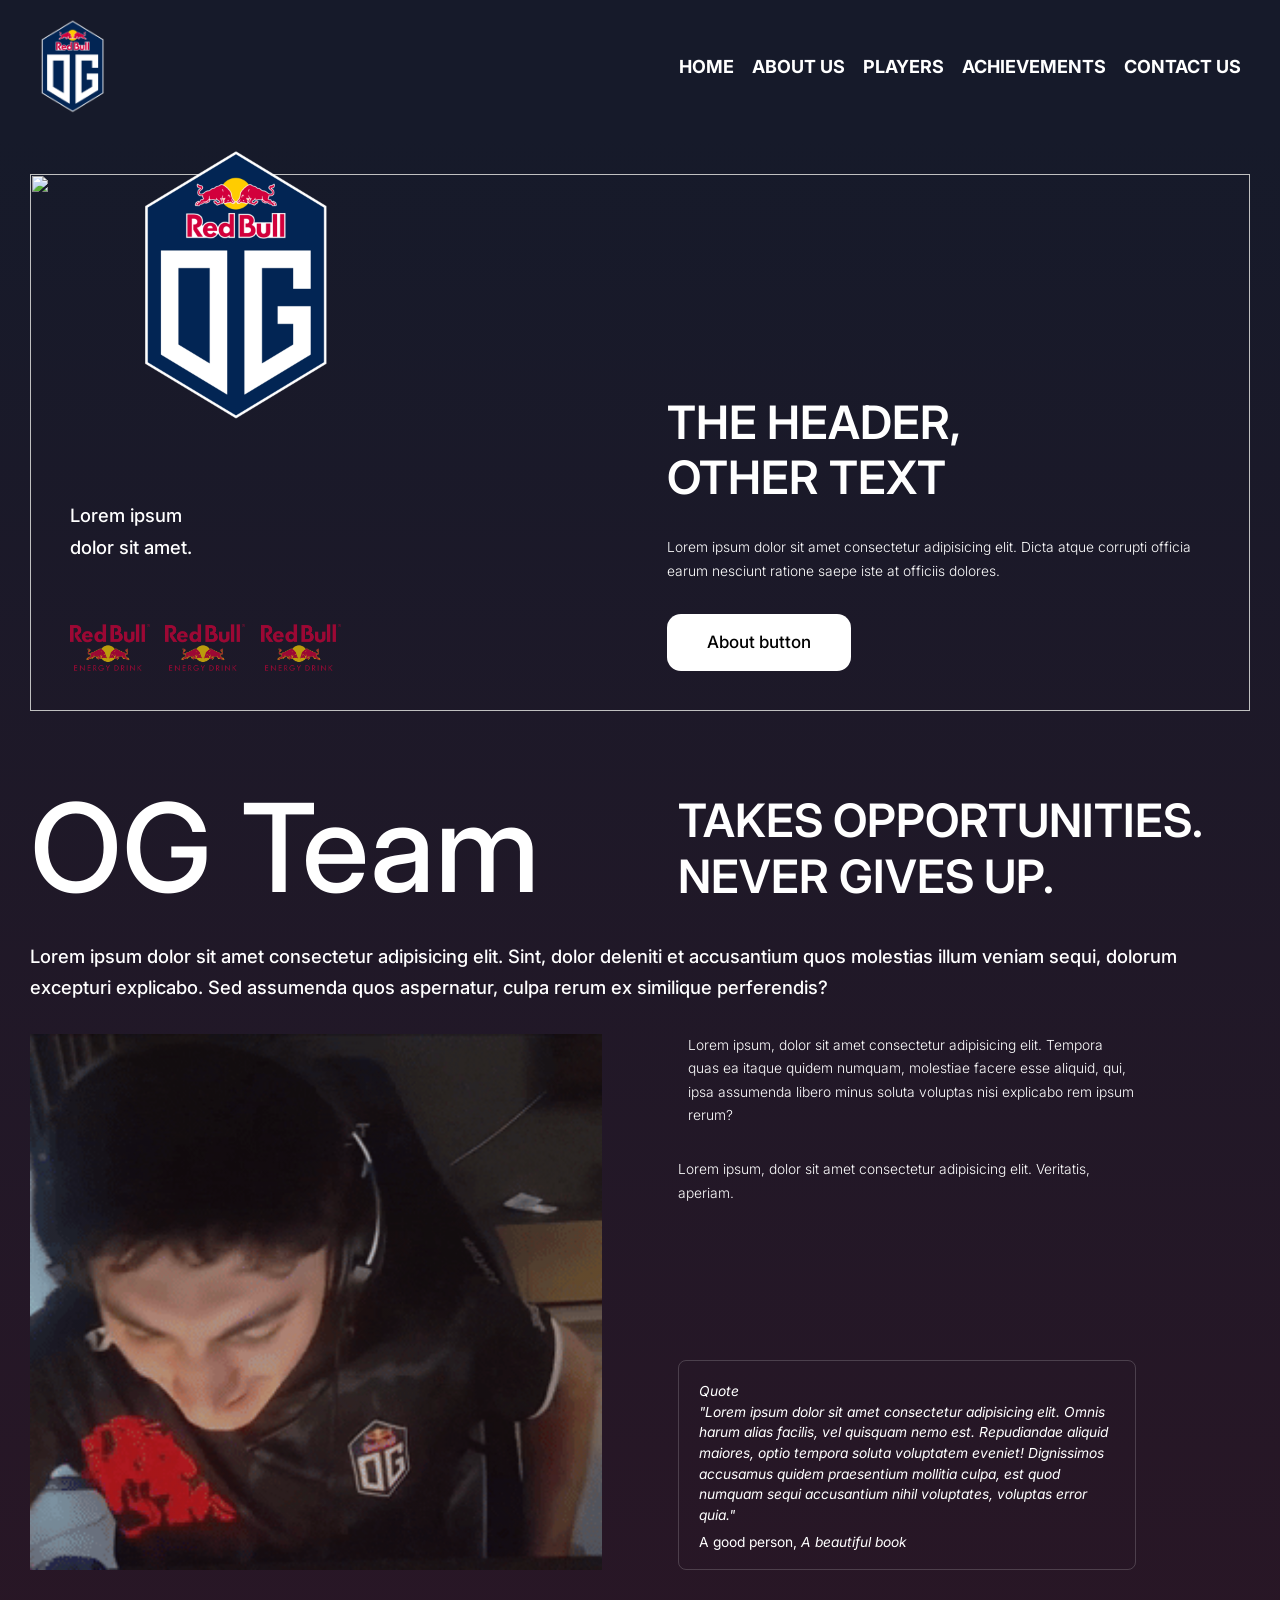
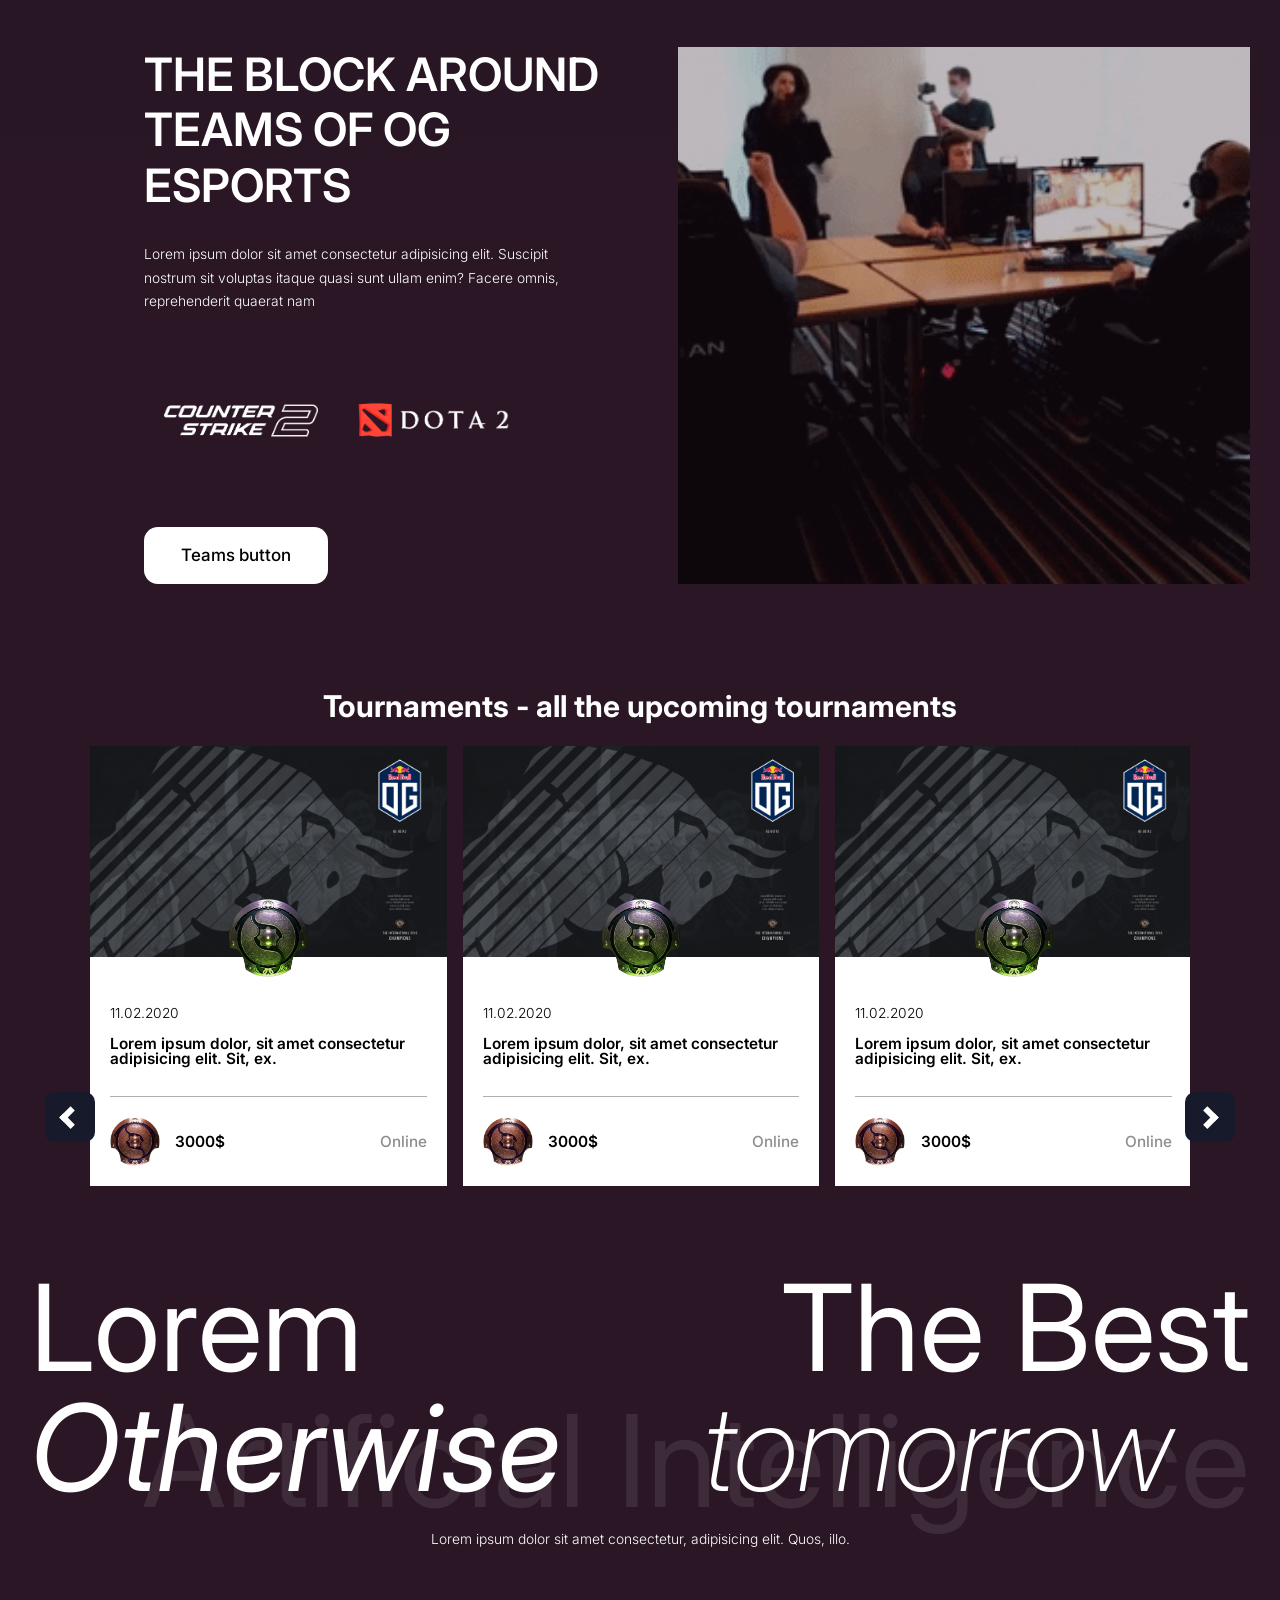
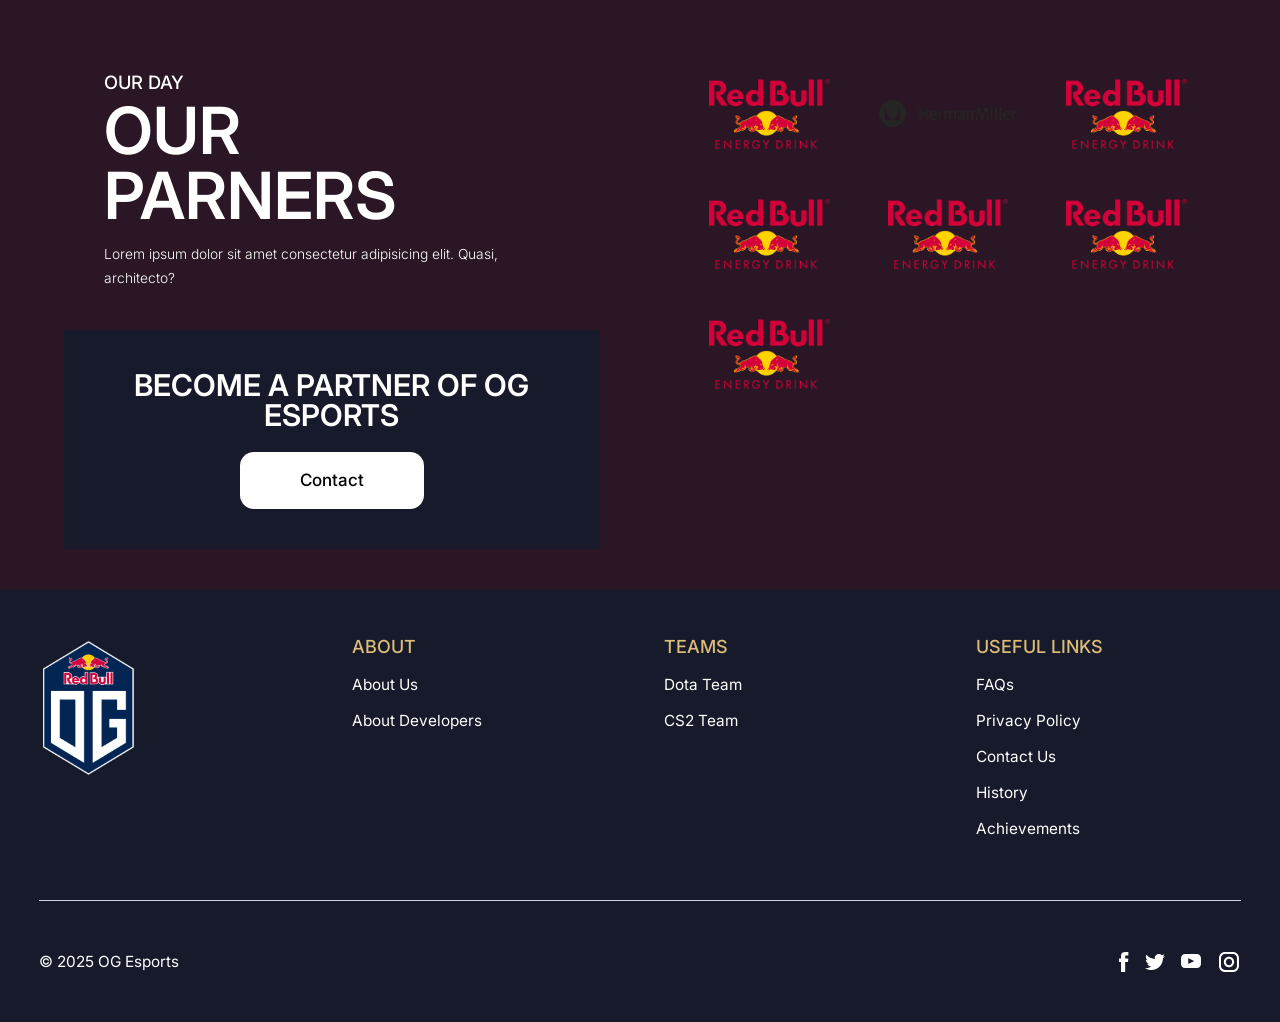
==== index.html @ 4be11f46 "corrected all pages and added teams" ====
<!DOCTYPE html>
<html lang="en">
<head>
    <meta charset="UTF-8">
    <meta name="viewport" content="width=device-width, initial-scale=1.0">
    <title>Home</title>
    <link rel="stylesheet" href="style.css">
    <link rel="icon" type="image/x-icon" href="media/og_logo_square_small.png">
</head>
<body>
    <div class="wrapper">
        <header class="header">
            <div class="header__container">
                <a href="index.html" class="header__logo">
                    <img src="media/og_logo_2020.png" alt="logo">
                </a>
                <nav class="header__navbar navbar-header">
                    <ul class="navbar-header__list list-navbar-header">
                        <li class="list-navbar-header__item">
                            <a href="#" class="list-navbar-header__link">home</a>
                        </li>
                        <li class="list-navbar-header__item">
                            <a href="#" class="list-navbar-header__link">about us</a>
                        </li>
                        <li class="list-navbar-header__item">
                            <a href="#" class="list-navbar-header__link">players</a>
                        </li>
                        <li class="list-navbar-header__item">
                            <a href="#" class="list-navbar-header__link">achievements</a>
                        </li>
                        <li class="list-navbar-header__item">
                            <a href="#" class="list-navbar-header__link">contact us</a>
                        </li>
                    </ul>
                </nav>
                <button class="icon-menu"><span></span></button>
            </div>
        </header>
    
        <main>
            <section id="homepage">
                <div class="page-padding">
                    <div class="homepage-hero">
                        <div class="hero-header-component">
                            <div class="homepage-header-image">
                                <img src="./media/og_hero_bg.gif" alt="" class="bg-header">
                            </div>
                            <div class="hero-header-content">
                                <div class="hero-header-left-column"><div class="header-image"><img src="./media/og_logo_2020.png" alt="" class="og-header"></div><div class="greetings-header"><div class="text-normal">Lorem ipsum dolor sit amet.</div></div>
                                    <div class="logos-header-wrapper">
                                        <div class="logos-header-grid">
                                            <a href="" class="logo-hero-item s-inline-block"><img src="./media/partner_logo_stock1.png" alt="" class="item-image-hero"></a>
                                            <a href="" class="logo-hero-item s-inline-block"><img src="./media/partner_logo_stock1.png" alt="" class="item-image-hero"></a>
                                            <a href="" class="logo-hero-item s-inline-block"><img src="./media/partner_logo_stock1.png" alt="" class="item-image-hero"></a>
                                        </div>
                                    </div>
                                </div>
                                <div class="hero-header-right-column">
                                    <div class="text-style-upcase">
                                        <h1>the header, <br/> other text</h1>
                                    </div>
                                    <div class="text-small">
                                        Lorem ipsum dolor sit amet consectetur adipisicing elit. Dicta atque corrupti officia earum nesciunt ratione saepe iste at officiis dolores.
                                    </div>
                                    <div class="button-wrapper">
                                        <a href="" class="expore-more-button primary-button">About button</a>
                                    </div>
                                </div>
                            </div>
                        </div>
                    </div>
                </div>
            </section>

            <section id="story">
                <div class="page-padding">
                    <div class="story-container container-boundaries">
                        <div class="story-grid">
                            <div class="story-header-wrapper">
                                <div class="hero-header">OG Team</div>
                            </div>
                            <div class="story-outline-wrapper">
                                <div class="text-style-upcase">
                                    <h1>Takes Opportunities. <br/> Never gives up.</h1>
                                </div>
                            </div>
                            <div class="story-statement-wrapper">
                                <div class="text-normal">
                                    Lorem ipsum dolor sit amet consectetur adipisicing elit. Sint, dolor deleniti et accusantium quos molestias illum veniam sequi, dolorum excepturi explicabo. Sed assumenda quos aspernatur, culpa rerum ex similique perferendis?
                                </div>
                            </div>
                            <div class="story-mission">
                                <div class="mission-content-wrapper">
                                    <div class="mission-content-top">
                                        <div class="text-small">Lorem ipsum, dolor sit amet consectetur adipisicing elit. Tempora quas ea itaque quidem numquam, molestiae facere esse aliquid, qui, ipsa assumenda libero minus soluta voluptas nisi explicabo rem ipsum rerum?</div>
                                    </div>
                                    <div class="text-small">
                                        Lorem ipsum, dolor sit amet consectetur adipisicing elit. Veritatis, aperiam.
                                    </div>
                                </div>
                                <div class="quote-wrapper">
                                    <blockquote cite="" class="quote-space">
                                        <p class="text-style-quote">Quote <br/> "Lorem ipsum dolor sit amet consectetur adipisicing elit. Omnis harum alias facilis, vel quisquam nemo est. Repudiandae aliquid maiores, optio tempora soluta voluptatem eveniet! Dignissimos accusamus quidem praesentium mollitia culpa, est quod numquam sequi accusantium nihil voluptates, voluptas error quia."</p>
                                    </blockquote>
                                    <p>A good person, <cite>A beautiful book</cite></p>
                                </div>
                            </div>

                            <div class="story-image-wrapper">
                                <img src="./media/og_gif_home_stock2.gif" alt="" class="mission-image">
                            </div>
                        </div>
                    </div>
                </div>
            </section>

            <section id="team">
                <div class="page-padding">
                    <div class="team-container container-boundaries">
                        <div class="team-grid">
                            <div class="teams-content">
                                <div class="teams-content-wrapper">
                                    <div class="text-style-upcase">The block around teams of OG esports</div>
                                    <div class="text-small">Lorem ipsum dolor sit amet consectetur adipisicing elit. Suscipit nostrum sit voluptas itaque quasi sunt ullam enim? Facere omnis, reprehenderit quaerat nam</div>
                                </div>
                                <div class="logos-teams-wrapper">
                                    <div class="logos-teams-grid">
                                        <img src="./media/cs2_overview.png" alt="" class="item-image-team">
                                        <img src="./media/dota2_overview.png" alt="" class="item-image-team">
                                    </div>
                                </div>

                                <div class="button-wrapper">
                                    <a href="./teams_frontpage.html" class="expore-more-button primary-button">Teams button</a>
                                </div>
                            </div>

                            <div class="teams-image-wrapper">
                                <img src="./media/og_gif_home_stock3.gif" alt="" class="teams-image">
                            </div>
                        </div>
                    </div>
                </div>
            </section>

            <section id="tournaments">
                <div class="page-padding">
                    <div class="tournaments-container container-boundaries">
                        <div class="main-title">Tournaments - all the upcoming tournaments</div>
                        <div class="tournaments-carousel">
                            <div class="tournaments-carousel-body">
                                <div id="left" class="carousel-action-button"><div class="side-arrow-left"></div></div>
                                <ul class="carousel">
                                    <li class="card">
                                        <div class="card-image-body">
                                            <div class="card-image-wrapper"><img src="./media/og_stock1.png" alt="" class="card-image"></div>
                                            <div class="card-image-logo">
                                                <img src="./media/aegis8.png" alt="" class="card-logo">
                                            </div>
                                        </div>
                                        <div class="card-description-body">
                                            <div class="card-description-top">
                                                <div class="text-small">11.02.2020</div>
                                            </div>
                                            <div class="card-description-main">Lorem ipsum dolor, sit amet consectetur adipisicing elit. Sit, ex.</div>
                                            <div class="card-delimiter"></div>
                                            <div class="card-description-rich"><div class="rich-description-content"><div class="card-rich-image"><img src="./media/aegis9.png" alt="" class="lan-image"></div><div class="card-prize-pool">3000$</div></div><div class="card-lan-status">Online</div></div>
                                        </div>
                                    </li>
                                    <li class="card">
                                        <div class="card-image-body">
                                            <div class="card-image-wrapper"><img src="./media/og_stock1.png" alt="" class="card-image"></div>
                                            <div class="card-image-logo">
                                                <img src="./media/aegis8.png" alt="" class="card-logo">
                                            </div>
                                        </div>
                                        <div class="card-description-body">
                                            <div class="card-description-top">
                                                <div class="text-small">11.02.2020</div>
                                            </div>
                                            <div class="card-description-main">Lorem ipsum dolor, sit amet consectetur adipisicing elit. Sit, ex.</div>
                                            <div class="card-delimiter"></div>
                                            <div class="card-description-rich"><div class="rich-description-content"><div class="card-rich-image"><img src="./media/aegis9.png" alt="" class="lan-image"></div><div class="card-prize-pool">3000$</div></div><div class="card-lan-status">Online</div></div>
                                        </div>
                                    </li>
                                    <li class="card">
                                        <div class="card-image-body">
                                            <div class="card-image-wrapper"><img src="./media/og_stock1.png" alt="" class="card-image"></div>
                                            <div class="card-image-logo">
                                                <img src="./media/aegis8.png" alt="" class="card-logo">
                                            </div>
                                        </div>
                                        <div class="card-description-body">
                                            <div class="card-description-top">
                                                <div class="text-small">11.02.2020</div>
                                            </div>
                                            <div class="card-description-main">Lorem ipsum dolor, sit amet consectetur adipisicing elit. Sit, ex.</div>
                                            <div class="card-delimiter"></div>
                                            <div class="card-description-rich"><div class="rich-description-content"><div class="card-rich-image"><img src="./media/aegis9.png" alt="" class="lan-image"></div><div class="card-prize-pool">3000$</div></div><div class="card-lan-status">Online</div></div>
                                        </div>
                                    </li>
                                    <li class="card">
                                        <div class="card-image-body">
                                            <div class="card-image-wrapper"><img src="./media/og_stock1.png" alt="" class="card-image"></div>
                                            <div class="card-image-logo">
                                                <img src="./media/aegis8.png" alt="" class="card-logo">
                                            </div>
                                        </div>
                                        <div class="card-description-body">
                                            <div class="card-description-top">
                                                <div class="text-small">11.02.2020</div>
                                            </div>
                                            <div class="card-description-main">Lorem ipsum dolor, sit amet consectetur adipisicing elit. Sit, ex.</div>
                                            <div class="card-delimiter"></div>
                                            <div class="card-description-rich"><div class="rich-description-content"><div class="card-rich-image"><img src="./media/aegis9.png" alt="" class="lan-image"></div><div class="card-prize-pool">3000$</div></div><div class="card-lan-status">Online</div></div>
                                        </div>
                                    </li>
                                </ul>
                                <div id="right" class="carousel-action-button"><div class="side-arrow-right"></div></div>
                            </div>
                        </div>
                    </div>
                </div>
            </section>

            <section id="partners-header">
                <div class="page-padding">
                    <div class="partners-header-container">
                        <div class="partner-header-bg">Artificial Intelligence</div>
                        <div class="partners-header-content">
                            <div class="partners-header-wrapper">
                                <div class="partners-header-top">
                                    <div class="partners-header-text-style">Lorem</div>
                                    <div class="partners-header-text-style">The Best</div>
                                </div>
                                <div class="partners-header-bottom">
                                    <div class="partners-header-text-style-i header-partners-start">Otherwise</div>
                                    <div class="partners-header-text-style-i header-partners-middle">tomorrow</div>
                                </div>
                            </div>
                            <div class="partners-header-disclamer">
                                <div class="text-small">Lorem ipsum dolor sit amet consectetur, adipisicing elit. Quos, illo.</div>
                            </div>
                        </div>
                    </div>
                </div>
            </section>

            <section id="partners">
                    <div class="partners-container">
                        <div class="partners-grid">
                            <div class="partners-content">
                                <div class="partners-content-wrapper">
                                    <div class="partners-content-top">
                                        <div class="text-normal">
                                            <h1>our day</h1>
                                        </div>
                                        <div class="text-partner">
                                            Our <br/>
                                            Parners
                                        </div>
                                    </div>
                                    <div class="partners-content-bottom"><div class="text-small">Lorem ipsum dolor sit amet consectetur adipisicing elit. Quasi, architecto?</div></div>
                                </div>
                                <div class="partners-become-wrapper">
                                    <div class="partners-become-top">
                                        Become a Partner of OG esports
                                    </div>

                                    <div class="partners-become-bottom">
                                        <a href="" class="expore-more-button primary-button">Contact</a>
                                    </div>
                                </div>
                            </div>
                            <div class="partners-list">
                                <div class="partners-list-grid">
                                    <div class="partners-logo-wrapper">
                                        <div class="partners-logo-inner">
                                            <a href="" class="partners-link">
                                                <img src="./media/partner_logo_stock1.png" alt="" class="partners-logo-item">
                                            </a>
                                        </div>
                                    </div>
                                    <div class="partners-logo-wrapper">
                                        <div class="partners-logo-inner">
                                            <a href="" class="partners-link">
                                                <img src="./media/partner_logo_stock2.webp" alt="" class="partners-logo-item">
                                            </a>
                                        </div>
                                    </div>
                                    <div class="partners-logo-wrapper">
                                        <div class="partners-logo-inner">
                                            <a href="" class="partners-link">
                                                <img src="./media/partner_logo_stock1.png" alt="" class="partners-logo-item">
                                            </a>
                                        </div>
                                    </div>
                                    <div class="partners-logo-wrapper">
                                        <div class="partners-logo-inner">
                                            <a href="" class="partners-link">
                                                <img src="./media/partner_logo_stock1.png" alt="" class="partners-logo-item">
                                            </a>
                                        </div>
                                    </div>
                                    <div class="partners-logo-wrapper">
                                        <div class="partners-logo-inner">
                                            <a href="" class="partners-link">
                                                <img src="./media/partner_logo_stock1.png" alt="" class="partners-logo-item">
                                            </a>
                                        </div>
                                    </div>
                                    <div class="partners-logo-wrapper">
                                        <div class="partners-logo-inner">
                                            <a href="" class="partners-link">
                                                <img src="./media/partner_logo_stock1.png" alt="" class="partners-logo-item">
                                            </a>
                                        </div>
                                    </div>
                                    <div class="partners-logo-wrapper">
                                        <div class="partners-logo-inner">
                                            <a href="" class="partners-link">
                                                <img src="./media/partner_logo_stock1.png" alt="" class="partners-logo-item">
                                            </a>
                                        </div>
                                    </div>
                                </div>
                            </div>
                    </div>
                </div>
            </section>
        </main>
    
        <footer class="footer">
            <div class="footer__container">
                <div class="footer__top top-footer">
                    <div class="top-footer__items">
                        <a href="index.html" class="top-footer__logo">
                            <img src="media/og_logo_2020.png" alt="logo">
                        </a>
                        <div class="top-footer__item">
                            <h4 class="top-footer__title">about</h4>
                            <ul class="top-footer__list list-top-footer">
                                <li class="list-top-footer__item">
                                    <a href="#" class="list-top-footer__link">about us</a>
                                </li>
                                <li class="list-top-footer__item">
                                    <a href="#" class="list-top-footer__link">about developers</a>
                                </li>
                            </ul>
                        </div>
                        <div class="top-footer__item">
                            <h4 class="top-footer__title">teams</h4>
                            <ul class="top-footer__list list-top-footer">
                                <li class="list-top-footer__item">
                                    <a href="#" class="list-top-footer__link">dota team</a>
                                </li>
                                <li class="list-top-footer__item">
                                    <a href="#" class="list-top-footer__link">CS2 team</a>
                                </li>
                            </ul>
                        </div>
                        <div class="top-footer__item">
                            <h4 class="top-footer__title">useful links</h4>
                            <ul class="top-footer__list list-top-footer">
                                <li class="list-top-footer__item">
                                    <a href="#" class="list-top-footer__link">FAQs</a>
                                </li>
                                <li class="list-top-footer__item">
                                    <a href="#" class="list-top-footer__link">Privacy policy</a>
                                </li>
                                <li class="list-top-footer__item">
                                    <a href="#" class="list-top-footer__link">Contact us</a>
                                </li>
                                <li class="list-top-footer__item">
                                    <a href="#" class="list-top-footer__link">History</a>
                                </li>
                                <li class="list-top-footer__item">
                                    <a href="#" class="list-top-footer__link">achievements</a>
                                </li>
                            </ul>
                        </div>
                    </div>
                </div>
                <div class="footer__bottom bottom-footer">
                    <div class="bottom-footer__privacy">&copy; 2025 OG Esports</div>
                    <ul class="bottom-footer__list list-bottom-footer">
                        <li class="list-bottom-footer__item">
                            <a href="https://www.facebook.com/OGDota2/" class="list-bottom-footer__link">
                                <img src="media/facebook.svg" alt="facebook">
                            </a>
                        </li>
                        <li class="list-bottom-footer__item">
                            <a href="https://x.com/ogesports" class="list-bottom-footer__link">
                                <img src="media/twitter.svg" alt="twitter">
                            </a>
                        </li>
                        <li class="list-bottom-footer__item">
                            <a href="https://www.youtube.com/channel/UC0lxu2TmzhqJBkYvqTXVAsw" class="list-bottom-footer__link">
                                <img src="media/youtube.svg" alt="youtube">
                            </a>
                        </li>
                        <li class="list-bottom-footer__item">
                            <a href="https://www.instagram.com/ogesports/" class="list-bottom-footer__link">
                                <img src="media/instagram.svg" alt="instagram">
                            </a>
                        </li>
                    </ul>
                </div>
            </div>
        </footer>
    </div>
    <script src="script.js" defer></script>
</body>
</html>
---- style.css ----
@import url('https://fonts.googleapis.com/css2?family=Inter:ital,opsz,wght@0,14..32,100..900;1,14..32,100..900&family=Roboto:ital,wght@0,100..900;1,100..900&display=swap');
@import url("reset.css");

.wrapper {
    display: flex;
    flex-direction: column;
    min-height: 100%;
    overflow: clip;
}

body{
    font-family: Inter, sans-serif;
}

html {
    font-size: 1.125rem;
}

.wrapper main {
    flex: 1 1 auto;
}

[class*="__container"] {
    max-width: 1232px;
    margin: 0 auto;
    padding-inline: 1rem;
}

.header {
    background-color: #161A2A;
    top: 0;
    left: 0;
    z-index: 50;
    width: 100%;
    padding-block: 18px;
}

.header__container {
    display: flex;
    align-items: center;
    justify-content: space-between;
    column-gap: 1rem;
}

.header__logo {
    position: relative;
    z-index: 3;
    aspect-ratio: 68 / 98;
    width: 68px;
}

.header__logo img {
    max-width: 100%;
    object-fit: contain;
    overflow: hidden;
}

.list-navbar-header {
    display: flex;
    align-items: center;
    column-gap: 18px;
}

.list-navbar-header__link {
    color: #fff;
    text-transform: uppercase;
    font-size: 18px;
    font-weight: 700;
    position: relative;
}

.list-navbar-header__link::before {
    content: '';
    background-color: #fff;
    display: block;
    position: absolute;
    bottom: -5px;
    left: 0;
    width: 0;
    height: 3px;
    transition: all 0.3s ease-in-out;
}

.list-navbar-header__link:hover.list-navbar-header__link::before {
    width: 100%;
}

.icon-menu {
    display: none;
}

/* main */
main{
    background-image: linear-gradient(#161A2A,#2A1625 45%);
    min-height: 37.5rem;
    /* background-color: #0C0C0C; */
    color: white;
    
}

/* Homepage Main */

#homepage {

}

.page-padding { 
    padding: 0 30px;
}
.homepage-hero {
    padding-top: 40px;
}
.hero-header-component {
    position: relative;
    max-width: 100%;
    height: 35rem;
}
.homepage-header-image {
    position: absolute;
    width: 100%;
    height: 100%;
}
.bg-header {
    width: 100%;
    height: 100%;
    object-fit: cover;
}
.hero-header-content {
    display: grid;
    position: relative;
    max-width: 100%;
    height: 100%;
    z-index: 20;
    grid-template-columns: 1fr 1fr;
    grid-template-rows: auto;
    grid-auto-columns: 1fr;
    column-gap: 3.5rem;
    padding: 0 40px 40px 40px;
    max-width: 85rem;
    margin: 0 auto;
}

.hero-header-left-column {
    grid-column: 1/2;
    grid-row: 1/2;
    align-self: end;
    display: flex;
    flex-direction: column;
    row-gap: 4rem;
}
.header-image {
    position: absolute;
    top: -2rem;
    left: 7rem;
    width: 100%;
}
.og-header {
    width: 20%;
    min-width: 100px;
    max-width: 200px;
}
.greetings-header {
    width: 10rem;
}
.text-normal {
    font-size: 1.2rem;
    line-height: 1.7em;
    font-weight: 500;
}
.logos-header-wrapper {
}
.logos-header-grid {
    display: flex;
    flex-wrap: wrap;
    column-gap: 1rem;
    row-gap: 1rem;
    align-items: center;
    max-width: 20rem;
}
.logo-hero-item {
    filter: opacity(0.7)
}
.s-inline-block {
}
.item-image-hero {
    width: 80px;
}
.hero-header-right-column {
    display: flex;
    flex-direction: column;
    grid-column: 2/3;
    align-self: end;
    row-gap: 2rem;
}
.text-style-upcase {
    text-transform: uppercase;
    font-size: 3rem;
    font-weight: 600;
    line-height: 1.2em;
}
.text-small {
    font-size: 0.9rem;
    font-weight: 300;
    line-height: 1.7em;
}
.button-wrapper {

}
.expore-more-button {
    font-weight: 500;
    font-size: 17px;
}
.primary-button {
    padding: 20px;
    background-color: white;
    width: 12rem;
    color: rgb(0, 0, 0);
    text-align: center;
    border-radius: 14px;
}
.primary-button:hover {
    background-color: rgb(232, 232, 232);
}

@media screen and (max-width: 800px) {
    
    .hero-header-content {
        grid-template-columns: 1fr;
    }
    .hero-header-component {
        height: 45rem;
    }
    .homepage-header-image {
    }
    .hero-header-left-column {
        padding-top: 10rem;
        grid-column: 1/2;
        grid-row: 1/2;
    }
    .hero-header-right-column {
        padding-top: 30px;
        grid-column: 1/2;
        grid-row: 2/3;
        max-width: 30rem;
    }
    .header-image {
        position: absolute;
        top: -2rem;
        text-align: center;
        width: 100%;
    }
    .button-wrapper {
        margin-left: 0rem;
    }
    .hero-header-content {
        padding: 0 20px 40px;
    }
}

@media screen and (max-width: 400px) {
    .hero-header-component {
        height: 50rem;
    }
}
/* Homepage Main End */

/* Story Main  */

#story {
    
}

.container-boundaries {
    max-width: 85rem;
    margin: 0 auto;
}

.story-container {
    margin-top: 8rem;
}

.story-grid {
    display: grid;
    grid-template-columns: 1fr 1fr;
    grid-template-rows: auto auto;
    grid-auto-columns: 1fr;
    grid-auto-rows: auto;
    column-gap: 5rem;
    row-gap: 2rem;
}
.story-header-wrapper {
    align-self: center;
}
.hero-header {
    font-size: 8rem;
    font-weight: 500;
}
.story-outline-wrapper {
    align-self: center;
}
.story-statement-wrapper {
    grid-column: 1/3;
    align-self: center;
}
.story-mission {
    display: flex;
    justify-content: space-between;
    flex-direction: column;
    max-width: 80%;
}
.mission-content-wrapper {
    display: flex;
    flex-direction: column;
    row-gap: 2rem;
}
.mission-content-top {
    padding-left: 10px;
}
.quote-wrapper {
    margin-top: 10px;
    padding: 20px;
    border: 1px solid rgba(255, 255, 255, 0.178);
    border-radius: 8px;
}
.quote-space {
}
.quote-wrapper>p {
    font-size: 0.9rem;
    padding-top: 10px;
}
.text-style-quote {
    font-style: italic;
    font-size: 0.9rem;
    line-height: 1.5em;
}
.story-image-wrapper {
    grid-row: 3/4;
    position: relative;
    overflow: hidden;
    min-height: 35rem;
}
.mission-image {
    width: 100%;
    height: 100%;
    object-fit: cover;
    background-size: cover;
    filter: opacity(0.7);
}

@media screen and (max-width: 900px) {
    .story-grid {
        grid-template-columns: 1fr;
    }
    .story-header-wrapper {
        grid-column: 1/2;
        grid-row: 1/2;
    }
    .story-outline-wrapper {
        grid-column: 1/2;
        grid-row: 2/3;
    }
    .story-statement-wrapper {
        grid-column: 1/2;
        grid-row: 3/4;
    }
    .story-mission {
        grid-column: 1/2;
        grid-row: 4/5;
    }
    .story-image-wrapper {
        grid-column: 1/2;
        grid-row: 6/6;
    }
}

/* Story Main End  */

/* Team Main */

.team-container {
    margin-top: 17rem;
}
.team-grid {
    display: grid;
    grid-template-columns: 1fr 1fr;
    grid-template-rows: auto auto;
    grid-auto-columns: 1fr;
    column-gap: 5rem;
    row-gap: 2rem;
}
.teams-content {
    display: flex;
    justify-content: space-between;
    flex-direction: column;
    height: 100%;
    width: 100%;
    max-width: 80%;
    justify-self: end;
}
.teams-content-wrapper {
    display: flex;
    flex-direction: column;
    row-gap: 2rem;
    min-width: 20rem;
}
.logos-teams-wrapper {
    margin: 2rem 0;
}
.logos-teams-grid {
    display: flex;
    align-items: center;
    justify-content: flex-start;
}
.item-image-team {
    width: 10rem;
    margin: 0 20px;
}
.teams-image-wrapper {
    position: relative;
    overflow: hidden;
    min-height: 35rem;
}
.teams-image {
    width: 100%;
    height: 100%;
    object-fit: cover;
    background-size: cover;
    filter: opacity(0.7);
}

@media screen and (max-width: 1100px) {
    .teams-content {
        max-width: 100%;
    }
    .story-mission {
        max-width: 100%;
    }
    .story-image-wrapper {
        min-height: 25rem;
    }
    .teams-image-wrapper {
        min-height: 25rem;
    }
}

@media screen and (max-width: 900px) {
    
    .team-grid {
        grid-template-columns: 1fr;
    }
    .teams-content {
        grid-column: 1/2;
        grid-row: 1/2;
    }
    .teams-image-wrapper {
        grid-column: 1/2;
        grid-row: 2/3;
    }
}

/* Team Main End */

/* Tournaments Main */

.tournaments-carousel {
    display: flex;
    align-items: center;
    justify-content: center;
    min-height: 450px;
}

.tournaments-carousel-body {
    max-width: 1100px;
    min-width: 300px;
    width: 100%;
    position: relative;
    color: black;
}

.carousel-action-button {
    height: 50px;
    width: 50px;
    background: #161A2A;
    border-radius: 20%;
    cursor: pointer;
    position: absolute;
    bottom: 10%;
}

.carousel-action-button:first-child {
    left: -45px;
}

.carousel-action-button:last-child {
    right: -45px;
}

.tournaments-carousel-body .carousel {
    display: grid;
    grid-auto-flow: column;
    grid-auto-columns: calc((100% / 3)  - 10px);
    gap: 16px;
    overflow: hidden;
    scroll-snap-type: x mandatory;
    scroll-behavior: smooth;
    scrollbar-width: 0;
}

.carousel::-webkit-scrollbar {
    display: none;
}

.carousel.dragging {
    scroll-snap-type: none;
    scroll-behavior: auto;
}

.carousel.no-transition {
    scroll-behavior: auto;
}

.carousel.dragging .card {
    cursor: grab;
    user-select: none;
}

.carousel .card {
    scroll-snap-align: start;
    min-height: 440px;
    list-style: none;
    background: #fff;
    display: flex;
    cursor: pointer;
    flex-direction: column;
    overflow: hidden;
}

@media screen and (max-width: 1200px) {
    .wrapper .carousel {
        grid-auto-columns: calc((100% / 2) - 8px);
    }
    .tournaments-carousel {
        padding: 0 35px;
    }
}

@media screen and (max-width: 750px) {
    .wrapper .carousel {
        grid-auto-columns: 100%;
    }
    .tournaments-carousel {
        padding: 0 35px;
    }
}

#tournaments {

}

.tournaments-container {
    margin-top: 17rem;
}

.main-title {
    font-size: 30px;
    margin-bottom: 20px;
    font-weight: 700;
    text-align: center;
}

.side-arrow-left {
    position: relative;
    display: inline-block;
    width: 16px;
    height: 16px;
    border-right: 6px solid rgb(255, 255, 255);
    border-bottom: 6px solid rgb(255, 255, 255);
    transform: translate(110%, 110%) rotate(135deg);
}

.side-arrow-right {
    position: relative;
    display: inline-block;
    width: 16px;
    height: 16px;
    border-right: 6px solid rgb(255, 255, 255);
    border-bottom: 6px solid rgb(255, 255, 255);
    transform: translate(90%, 110%) rotate(-45deg);
}

.carousel {
}

.card-image-body {
    position: relative;
    height: 50%;
}

.card-image-wrapper {
    position: relative;
    width: 100%;
    height: 100%;
}

.card-image {
    width: 100%;
    height: 100%;
    object-fit: cover;
}

.card-image-logo {
    position: absolute;
    width: 100%;
    text-align: center;
    bottom: -20px;
}

.card-logo {
    width: 80px;
}

.card-description-body {
    padding: 35px 20px 20px 20px;
}
.card-description-top {
    padding: 10px 0;
}
.card-description-main {
    padding-bottom: 30px;
    font-weight: 600;
}
.card-delimiter {
    border-top: 1px solid rgba(0, 0, 0, 0.312);
}
.card-description-rich {
    padding-top: 20px;
    display: flex;
    align-items: center;
    justify-content: space-between;
}
.rich-description-content {
    flex: 0 1 50%;
    display: flex;
    align-items: center;
    column-gap: 1rem;
}
.card-rich-image {
}
.lan-image {
    width: 50px;
}
.card-prize-pool {
    font-weight: 600;
}
.card-lan-status {
    font-weight: 500;
    color: rgba(0, 0, 0, 0.446);
}

/* Tournaments Main End */

/* Partners Header Main */

#partners-header {
    
}

.partners-header-container {
    margin: 0 auto;
    margin-top: 5rem;
    position: relative;
}
.partners-header-text-style {
    font-size: 9.375vw;
}
.partners-header-text-style-i {
    font-size: 9.375vw;
    font-style: italic;
}
.partners-header-content {
}

.partners-header-wrapper {
    display: flex;
    flex-direction: column;
}
.partners-header-top {
    display: flex;
    justify-content: space-between;
}

.partners-header-bottom {
    display: grid;
    grid-template-columns: 1fr 1fr;
    grid-auto-columns: 1fr;
    column-gap: 10vw;
}
.header-partners-start {
    grid-column: 1/2;
}
.header-partners-middle {
    grid-column: 2/3;
}

.header-partners-middle {
    font-weight: 200;
}

.partners-header-disclamer {
    padding: 20px 0;
    text-align: center;
}

.partner-header-bg {
    color: rgba(255, 255, 255, 0.093);
    position: absolute;
    bottom: 3rem;
    right: 0;
    font-size: 10vw;
}

@media screen and (max-width: 700px) {
    #partners-header {
        display: none;
    }
}

/* Partners Header Main End */

/* Partners Main */

#partners {
}

.partners-container {
    width: 80vw;
    margin: 0 auto;
    margin-top: 1rem;
}
.partners-grid {
    display: flex;
    max-width: 85rem;
    margin: 0 auto;
}

.text-partner {

}

.partners-content {
    width: 55%;
    font-size: 65px;
    font-weight: 600;
    padding: 40px 0;
    justify-self: end;
}

.partners-content-wrapper {
    display: flex;
    flex-direction: column;
    padding: 40px;
    row-gap: 1rem;
}

.partners-content-top {
    text-transform: uppercase;
}

.partners-content-bottom {
}

.partners-become-wrapper {
    display: flex;
    flex-direction: column;
    background-color: #161A2A;
    padding: 40px;
    align-items: center;
}
.partners-become-top {
    font-size: 30px;
    text-align: center;
    text-transform: uppercase;
}
.partners-become-bottom {
    width: 100%;
    text-align: center;
}

.partners-list {
    width: 55%;
    padding-top: 6rem;
    margin-left: 17%;
}

.partners-list-grid {
    display: flex;
    flex-wrap: wrap;
}

.partners-logo-wrapper {
    padding: 0 10px 30px;
    width: 33.3333%;
}

.partners-logo-inner {
    height: 70px;
    min-width: 110px;
    margin: 0 10px 20px;
    text-align: center;
}

.partners-link {
    height: 100%;
    min-width: 100%;
}

@media screen and (min-width: 1700px) {
    .partners-logo-wrapper {
        width: 25%;
    }
}

@media screen and (max-width: 1300px) {
    .partners-container {
        width: 90vw;
    }
    .partners-list {
        margin-left: 7%;
    }
}

@media screen and (max-width: 900px) {
    .partners-logo-wrapper {
        width: 50%;
    }
    .partners-grid {
        flex-direction: column;
    }
    .partners-list {
        margin: 0;
        width: 100%;
        padding-top: 30px;
    }
    .partners-content {
        margin: 0;
        width: 100%;
    }
}

.partners-logo-item {
    height: 100%;
    max-width: 100%;
    object-fit: contain;
    margin: 0 auto;
}

/* Partners Main End */

/* teams_frontpage Main */

#teams-frontpage {
    background-image: url("./media/og_stock1.png");
    background-position: 50% 0;
    background-repeat: no-repeat;
    background-size: 100%;
    position: relative;
}
.page-padding {

}
.container-teams-front {
    width: 100%;
    max-width: 85rem;
    margin: 0 auto;
}
.teams-front-content {
    padding-top: 6rem;
    padding-bottom: 3rem;   
}
.teams-front-header {
    font-size: 100px;
}
.teams-front-grid {
    margin-top: 5rem;
    display: grid;
    column-gap: 3rem;
    grid-template-rows: auto;
    grid-template-columns: 1fr 1fr;
}
.teams-front-item {
    display: flex;
    z-index: 1;
    grid-column-gap: 0rem;
    grid-row-gap: 0rem;
    background-color: #00000038;
    flex-direction: column;
    justify-content: space-between;
    align-items: flex-start;
    width: 100%;
    height: 100%;
}
.teams-front-title {
    display: grid;
    grid-template-rows: 1fr;
    grid-auto-columns: 1fr;
    width: 100%;
    height: 100%;
    row-gap: 16px;
    column-gap: 2rem;
    margin-bottom: 2rem;
}
.teams-front-title > h1 {
    font-size: 1.875rem;
    max-width: 10rem;
    text-transform: uppercase;
    line-height: 1.1em;
}
.arrow-mini-wrapper {
    display: none;
}
.front-mini-item {
}
.front-cs2-bg {
    background-image: url("./media/cs2_original_bg.jpeg")
}
.front-dota2-bg {
    background-image: url("./media/dota2_original_bg.jpg");
}
.teams-front-item-grid {
    display: grid;
    z-index: 1;
    grid-template-rows: minmax(auto, 6rem) auto auto auto auto minmax(auto, 6rem);
    grid-template-columns: 1fr 1fr 1fr 1fr 1fr 1fr;
    grid-auto-columns: 1fr;
    width: 100%;
    background-position: 50%;
    background-size: cover;
    min-height: 35rem;
}

.front-item-description {
    grid-column: 1/5;
    padding-right: 2rem;
    display: flex;
    align-items: center;
    background-color: #000000;
}
.front-item-text {
    font-size: 0.80rem;
    font-weight: 200;
    line-height: 1.5em;
}

.front-arrow {
    grid-column: 6/7;
    background-color: #000000;
}
.arrow-wrapper {
    width: 100%;
    height: 100%;
    display: flex; 
    justify-content: center;
    align-items: center;
}
.front-arrow-item {
    width: 40px;
    color: white;
    transition: transform 0.1s;
}
.teams-front-item:hover .front-arrow-item{
    transform: translate3d(5px, -5px, 0px) scale3d(1, 1, 1) rotateX(0deg) rotateY(0deg) rotateZ(0deg) skew(0deg, 0deg);
    transform-style: preserve-3d;
}
.front-blank1 {
    grid-column: 5/6;
    grid-row: 2/3;
    background-color: black;
}
.front-blank2 {
    grid-column: 4/5;
    grid-row: 3/4;
    background-color: black;
}
.front-blank3 {
    grid-column: 1/2;
    grid-row: 6/7;
    background-color: black;
}
.front-game-ov {
    grid-column: 4/7;
    grid-row: 6/7;
    background-color: rgb(0, 0, 0);
    width: 100%;
    height: 100%;
    display: flex;
    align-items: center;
    justify-content: center;
}
.front-img-ov {
    width: 80%;
}
.front-mini-description {
    display: none;
}

/* teams_frontpage Main End */

/* front partners Main */

.front-partners-logos-slider {
    width: 100%;
    position: relative;
    margin: 2rem 0;
    overflow: hidden;
}

.front-partners-slider-track {
    display: flex;
    flex-wrap: wrap;
}

.front-partners-logos-slider[data-animated="true"] {
    overflow: hidden;
    mask-image: linear-gradient(to right, 
    rgba(255, 255, 255, 0),
    #2A1625 10% 90%,
    rgba(255, 255, 255, 0));
}

.front-partners-logos-slider[data-animated="true"] .front-partners-slider-track {
    width: max-content;
    flex-wrap: nowrap;
    animation: scroll var(--_animation-duration, 10s)
    var(--_animation-direction, forwards) linear infinite;
}

@keyframes scroll {
    to {
        transform: translate(calc(-20% - 0.5rem));
    }
}

.front-partner-item {
    display: flex;
    width: 9rem;
    height: 100px;
    align-items: center;
    margin-left: 2.2vw;
    padding: 0 10px;
}
.front-partner-item > a > img {
    width: 100%;
    opacity: .7;
}

.front-partners-logos-slider:hover .front-partners-slider-track {
    animation-play-state: paused!important;
}

.front-partner-item > a > img:hover {
    opacity: 1;
}

/* front partners Main End */

/* front buffer Main */

#front-buffer {
}
.container-front-buffer {
    padding: 5rem 0;
    width: 100%;
    max-width: 85rem;
    margin: 0 auto;
}
.front-buffer-text {
    display: flex;
    align-items: center;
    justify-content: center;
    flex-direction: column;
    row-gap: 1rem;
    font-size: 2rem;
}
.buffer-text-top {
}
.buffer-text-bottom {
    font-weight: bold;
}

/* front buffer Main End */

/* teams Main */

#ogroster-header {
    background-size: cover;
    background-position: 25% 20%;
    background-repeat: no-repeat;
    position: relative;
}
.bg_dota2_team {
    background-image: url("./media/dota2_player_bg.jpg");
}
.bg_cs2_team {
    background-image: url("./media/cs2_player_bg.jpg");
}
.page-padding {
}
.ogroster-header-container {
    width: 100%;
    max-width: 85rem;
    margin: 0 auto;
    height: 35rem;
}
.ogroster-header-content {
    display: flex;
    height: 100%;
    width: 100%;
    flex-direction: column;
    justify-content: center;
    align-items: center;
}
.ogroster-image-wrapper {
    width: 20rem;
    text-align: center;
}
.ogroster-team-img {
    max-width: 100%;
}
.ogroster-description-wrapper {
    padding-top: 3rem;
    width: 70%;
}
.text-small {
}

#ogroster {

}
.container-ogroster {
    max-width: 85rem;
    margin: 0 auto;
    margin-bottom: 8rem;
}
.ogroster-grid {
    display: flex;
    justify-content: space-between;
    column-gap: 2rem;
    margin-top: 2rem;
    margin-bottom: 7rem;
    text-align: center;
    
}
.ogroster-player-block {
    cursor: pointer;
    filter: grayscale(1)
}
.active_pr-show {
    filter: grayscale(0)
}
.player-item-content {
}
.player-image-wrapper {
}
.players-item-img {
    width: 8rem;
    height: 10rem;
    object-fit: cover;
}
.player-description-wrapper {
    padding-top: 5px;
}
.player-description-wrapper > div {
    font-weight: bold;
}

.ogroster-componenet {
}
.ogroster-player-content {
    display: none;
}
.active_player-show {
    display: grid;
    grid-template-columns: 1fr 1fr;
    min-height: 30rem;
}
.player-column-left {
    margin-right: 10rem;
}
.player-description {
    font-weight: 200;
    line-height: 1.2em;
}
.player-column-right {
}
.player-overview {
    height: 100%;
}

.overview-img {
    max-width: 100%;
    height: 100%;
    object-fit: cover;
}


@media screen and (max-width: 1920px) {
    html {
        font-size: calc(0.625rem + 0.4166666666666667vw);
    }
    .container-boundaries {
        margin-top: 5rem;
    }
}

@media screen and (min-width: 1920px) {
    .teams-front-item-grid {
        grid-template-rows: minmax(auto, 7.5rem) auto auto auto auto minmax(auto, 7.5rem);
        min-height: 44.7rem;
    }
    .text-small,
    .quote-wrapper > p,
    .text-style-quote{
        font-size: 1.1rem;
    }
}

@media screen and (max-width: 991px) {
    .teams-front-item-grid {
        grid-template-rows: minmax(auto, 3.5rem) minmax(auto, 3.5rem) minmax(auto, 3.5rem) minmax(auto, 3.5rem) minmax(auto, 3.5rem) minmax(auto, 3.5rem);
        min-height: 20rem;
    }
    .teams-front-content {
        padding-bottom: 2.25rem;
    }
    .teams-front-grid {
        column-gap: 2rem;
    }
    html {
        font-size: calc(0.7505197505197505rem + 0.4158004158004158vw);
    }
    .front-item-text {
        display: none;
    }
    .front-arrow-item {
        display: none;
    }
    .teams-front-title {
        grid-column-gap: 16px;
        grid-row-gap: 1.2rem;
        grid-template-rows: 3.5rem auto;
        grid-template-columns: 1fr 3.5rem;
        margin-bottom: 1.65rem;
    }
    .front-mini-description {
        display: block;
        color: rgb(214, 214, 214);
        font-size: 0.80rem;
        font-weight: 200;
        line-height: 1.5em;
        grid-column: 1/3
    }
    .arrow-mini-wrapper {
        display: block;
    }
    .arrow-mini-content {
        background-color: rgb(100, 100, 100);
        height: 100%;
        width: 100%;
        display: flex;
        align-items: center;
        justify-content: center;
    }
    .front-mini-item {
        width: 70%;
    }
    .teams-front-header {
        font-size: 50px;
    }
    .players-item-img {
        width: 5rem;
        height: 6rem;
    }
    .ogroster-componenet {
        margin-top: 2rem;
    }
    .container-ogroster {
        display: flex;
        margin-bottom: 5rem;
    }
    .ogroster-grid {
        display: block;
        margin-right: 5rem;
        margin-top: 1rem;
        margin-bottom: 0;
    }
    .active_player-show {
    }
    .ogroster-player-block {
        margin-top: 1rem;
    }
    .player-column-right {
        grid-column: 1/3;
        grid-row: 1/2;
    }
    .player-column-left {
        grid-column: 1/3;
        margin-right: 0rem;
        margin-top: 3rem;
    }
    .overview-img {
        min-height: 20rem;
    }
    .ogroster-team-img {
        max-width: 15rem;
    }
}
@media screen and (max-width: 767px) {
    .teams-front-item-grid {
        grid-template-rows: minmax(auto, 3rem) minmax(auto, 3rem) minmax(auto, 3rem) minmax(auto, 3rem) minmax(auto, 3rem) minmax(auto, 3rem);
        grid-template-columns: 1fr 1fr 1fr 1fr 1fr 1fr;
        min-height: 18rem;
    }
    .teams-front-content {
        padding-bottom: 1.25rem;
    }
    .page-padding {
        width: 100%;
        padding-left: 1.25rem;
        padding-right: 1.25rem;
    }
    .ogroster-grid {
        margin-right: 2rem;
    }
}

@media screen and (max-width: 479px) {
    .teams-front-title {
        grid-column-gap: 1.75rem;
        grid-template-rows: 3.25rem auto;
        grid-template-columns: 3.25rem 1fr;
        margin-bottom: 1.65rem;
    }
    .front-mini-description {
        grid-row: 2/3;
    }
    .arrow-mini-wrapper {
        grid-row: 1/2;
        grid-column: 1/2;
    }
    .teams-front-title > h1 {
        align-self: center;
    }
    .teams-front-grid {
        grid-row-gap: 3.5rem;
        flex-direction: column;
        display: flex;
    }
    .teams-front-header {
        max-width: 18rem;
    }
    .teams-front-grid {
        margin-top: 7rem;
    }
    .teams-front-title > h1 {
        max-width: 100%;
    }
    .hero-header-right-column {
        width: 100%;
    }
    .expore-more-button {
    }
    .primary-button {
        width: 100%;
    }
}
/* teams Main End */


/* footer */

.footer {
    padding-block: 48px;
    background-color: #161A2A;
    color: #fff;
}

.top-footer {
    padding-bottom: 60px;
}

.top-footer__items {
    display: grid;
    grid-template-columns: repeat(auto-fit, minmax(min(217px, 100%), 1fr));
    gap: 48px;
    align-items: start;
}

.top-footer__logo {
    max-width: 100px;
}

.top-footer__logo img {
    max-width: 100%;
    object-fit: contain;
}

.top-footer__title {
    color: #dcbc78;
    font-weight: 500;
    font-size: 18px;
    line-height: 1.12; /* 18/16 */
    text-transform: uppercase;
    position: relative;
}

.top-footer__title::after {
    content: "";
    background-image: url("./media/arrow.svg");
    background-repeat: no-repeat;
    background-size: contain;
    width: 12px;
    min-height: 12px;
    position: absolute;
    display: none; 
    transition: transform 0.2s;
}

.top-footer__title:not(:last-child) {
    margin-bottom: 18px;
}

.list-top-footer {
    display: grid;
    row-gap: 15px;
}

.list-top-footer__link {
    line-height: 1.37;
    text-transform: capitalize;
    position: relative;
}

.list-top-footer__link::before {
    content: '';
    background-color: #fff;
    display: block;
    position: absolute;
    bottom: -5px;
    left: 0;
    width: 0;
    height: 3px;
    transition: all 0.3s ease-in-out;
}

.list-top-footer__link:hover.list-top-footer__link::before {
    width: 100%;
}

.bottom-footer {
    padding-top: 49px;
    border-top: 1px solid #CBD5E1;
    display: flex;
    justify-content: space-between;
    align-items: center;
    column-gap: 16px;
    row-gap: 24px;
}

.list-bottom-footer {
    display: flex;
    align-items: center;
    gap: 16px;
    flex-wrap: wrap;
}

.list-bottom-footer__link img {
    transition: transform 0.4s;
    aspect-ratio: 1 / 1;
    max-width: 100%;
}

.list-bottom-footer__link:hover img {
    transform: scale(1.3);
}



@media (max-width: 767.98px) {
    .navbar-header {
        position: fixed;
        top: 0;
        left: -100%;
        width: 100%;
        height: 100%;
        background-color: #161A2A;
        padding-top: 175px;
        padding-bottom: 30px;
        padding-inline: 15px;
        overflow: auto;
        transition: left 0.3s;
    }

    .navbar-header::before {
        content: "";
        position: fixed;
        z-index: 10;
        height: 128px;
        width: 100%;
        top: 0;
        left: 0;
        visibility: hidden;
        transition: visibility 0.3s;
        background-color: #0c0f1d;
        box-shadow:
			0px 25px 50px -12px rgba(0, 0, 0, 0.25),
			0px 0px 15px 0px rgba(0, 0, 0, 0.07);
    }

    .list-navbar-header {
        padding-top: 30px;
        flex-direction: column;
        column-gap: 0;
        justify-content: center;
        align-items: flex-end;
        row-gap: 27px;
    }

    .list-navbar-header__link {
        font-size: 25px;
    }

    .icon-menu {
        display: block;
        width: 48px;
        height: 48px;
        position: relative;
        z-index: 3;
    }

    .icon-menu::before,
    .icon-menu::after,
    .icon-menu span {
        display: block;
        content: "";
        position: absolute;
        height: 2px;
        width: 100%;
        background-color: #fff;
        border-radius: 8px;
        transition: transform 0.4s;
    }


    .icon-menu::before {
        top: 10px;
        left: 0px;
    }

    .icon-menu::after {
        bottom: 10px;
        right: 0px;
    }
    .icon-menu span {
        top: 50%;
        left: 50%;
        transform: translate(-50%, -50%);
    }

    .open-menu .navbar-header {
        left: 0;
    }
    .open-menu .navbar-header::before {
        visibility: visible;
    }
    .open-menu .icon-menu span {
        transform: translate(-50%, -50%) rotate(45deg);
    }

    .open-menu .icon-menu::before {
        transform: rotate(45deg);
        top: 50%; 
    }

    .open-menu .icon-menu::after {
        transform: rotate(-45deg);
        bottom: 50%; 
    }
}

@media (max-width: 600px) {
    .bottom-footer {
        flex-direction: column;
    }
    .bottom-footer__privacy {
        font-size: 14px;
        text-align: center;
    }
}

@media (max-width: 513px) {
    .top-footer__items {
        justify-items: stretch;
        text-align: center;
    }

    .top-footer__logo {
        justify-self: center;
    }

    .top-footer__title {
        width: 100%;
        border-top: 1px solid #CBD5E1;
        border-bottom: 1px solid #CBD5E1;
        padding-block: 15px;
    }

    .top-footer__title::after {
        display: block;
        top: 50%;
        right: 10px;
        transform: translate(0, -50%);
    }

    .list-top-footer {
        max-height: 0;
        overflow: hidden;
        transition: max-height 0.2s ease-out;
    }

    .top-footer__title.active.top-footer__title::after {
        transform: rotate(90deg);
    }

}
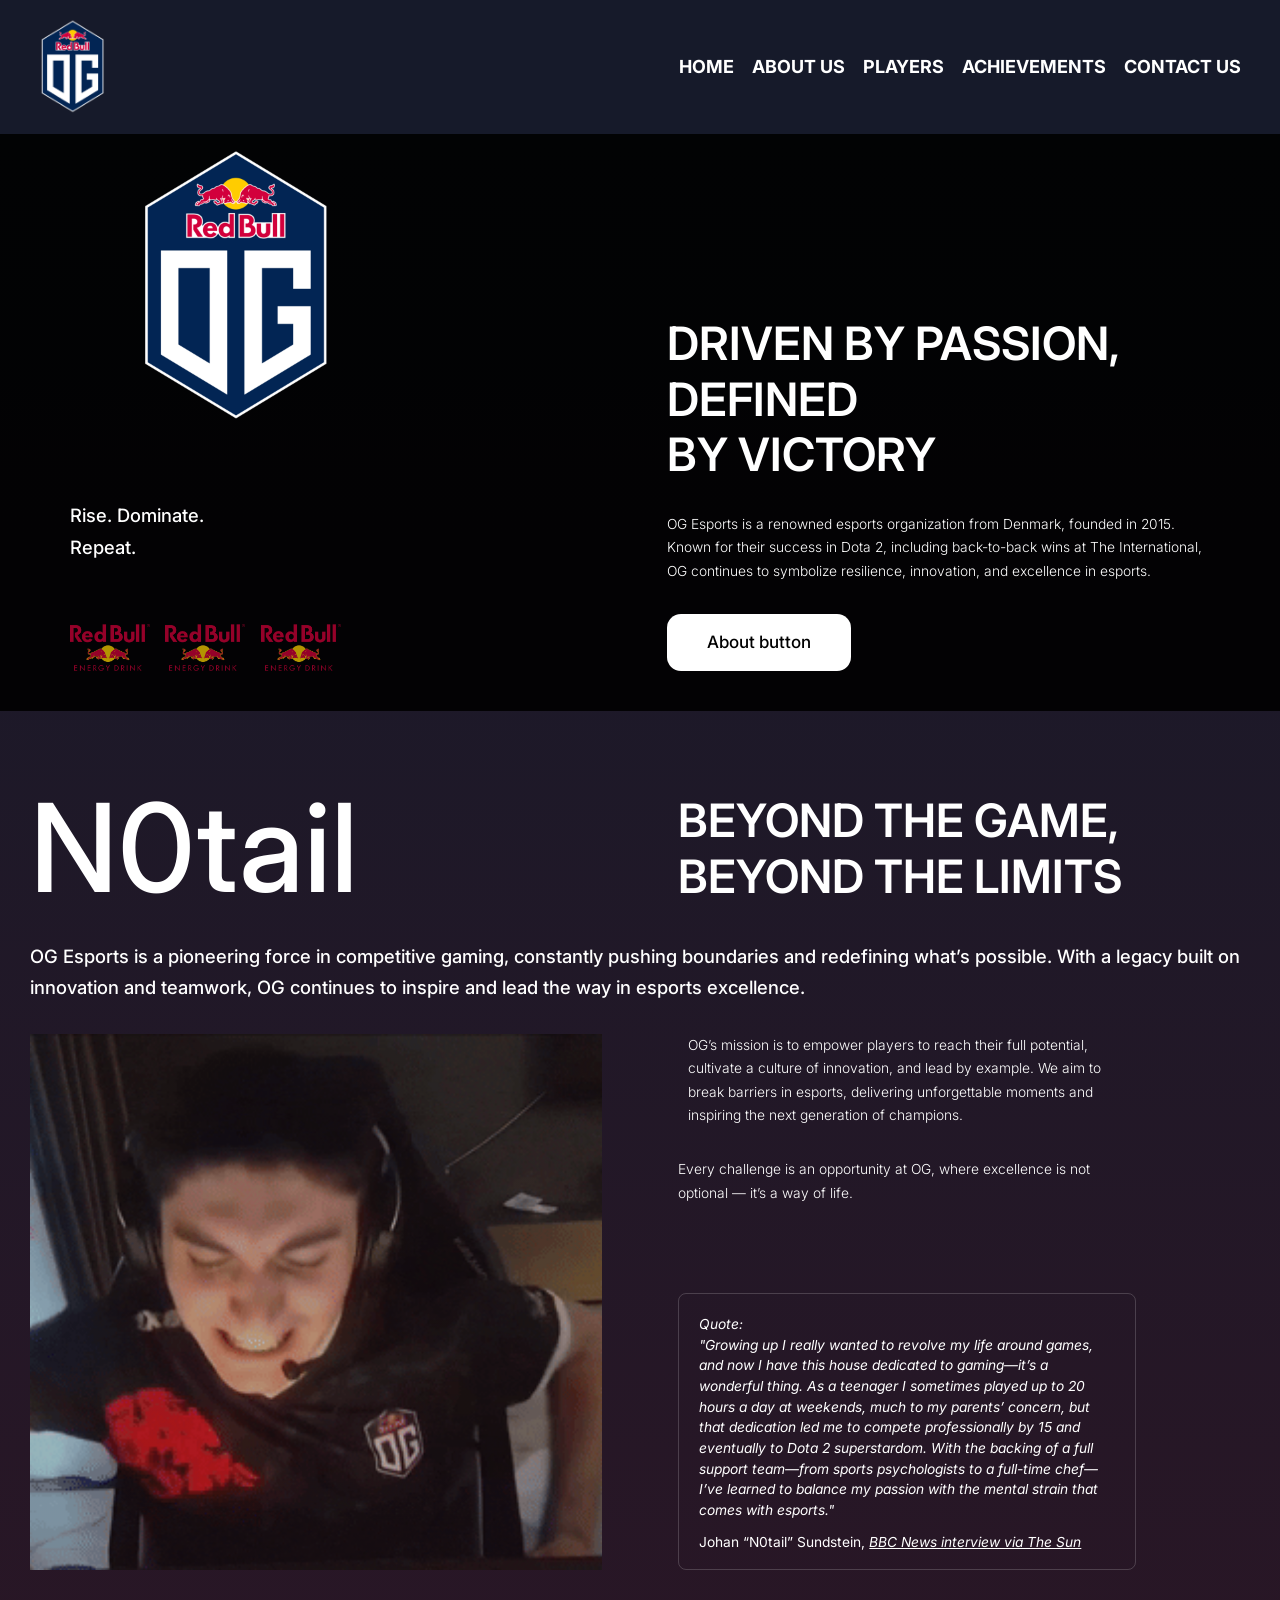
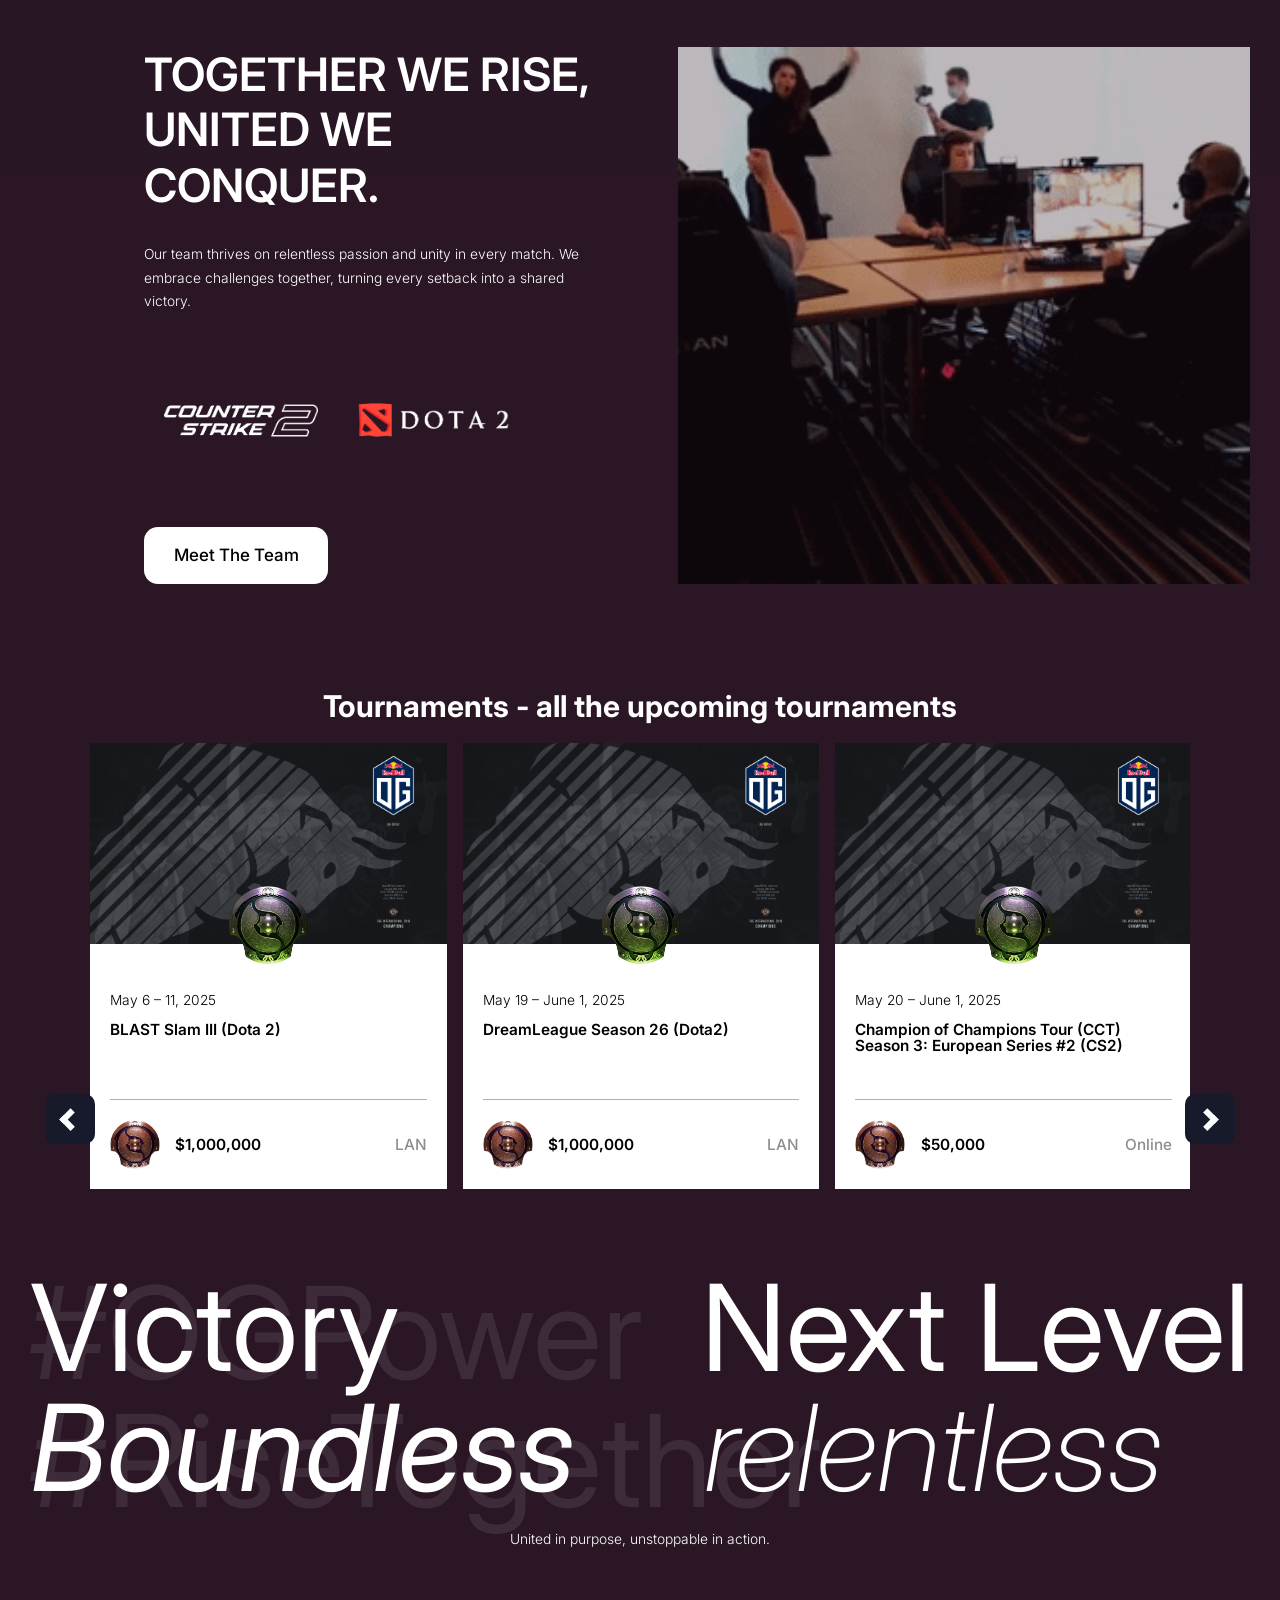
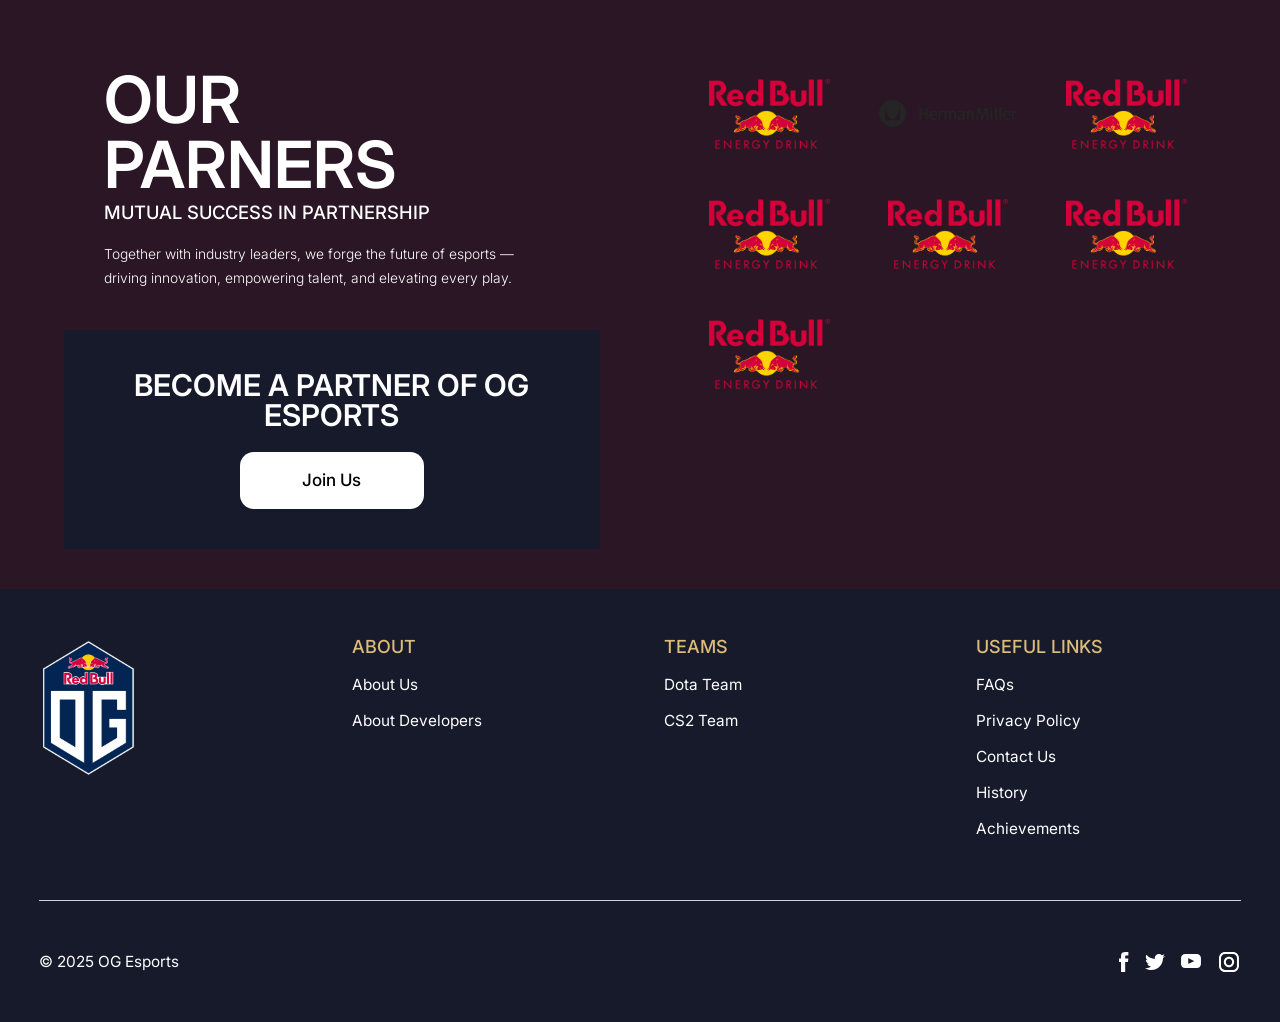
==== commit e9ed79ee: "added text to all pages" ====
--- a/index.html
+++ b/index.html
@@ -42,11 +42,8 @@
                 <div class="page-padding">
                     <div class="homepage-hero">
                         <div class="hero-header-component">
-                            <div class="homepage-header-image">
-                                <img src="./media/og_hero_bg.gif" alt="" class="bg-header">
-                            </div>
                             <div class="hero-header-content">
-                                <div class="hero-header-left-column"><div class="header-image"><img src="./media/og_logo_2020.png" alt="" class="og-header"></div><div class="greetings-header"><div class="text-normal">Lorem ipsum dolor sit amet.</div></div>
+                                <div class="hero-header-left-column"><div class="header-image"><img src="./media/og_logo_2020.png" alt="" class="og-header"></div><div class="greetings-header"><div class="text-normal">Rise. Dominate. Repeat.</div></div>
                                     <div class="logos-header-wrapper">
                                         <div class="logos-header-grid">
                                             <a href="" class="logo-hero-item s-inline-block"><img src="./media/partner_logo_stock1.png" alt="" class="item-image-hero"></a>
@@ -57,10 +54,10 @@
                                 </div>
                                 <div class="hero-header-right-column">
                                     <div class="text-style-upcase">
-                                        <h1>the header, <br/> other text</h1>
+                                        <h1>Driven by passion, defined <br/> by victory</h1>
                                     </div>
                                     <div class="text-small">
-                                        Lorem ipsum dolor sit amet consectetur adipisicing elit. Dicta atque corrupti officia earum nesciunt ratione saepe iste at officiis dolores.
+                                        OG Esports is a renowned esports organization from Denmark, founded in 2015. Known for their success in Dota 2, including back-to-back wins at The International, OG continues to symbolize resilience, innovation, and excellence in esports.
                                     </div>
                                     <div class="button-wrapper">
                                         <a href="" class="expore-more-button primary-button">About button</a>
@@ -77,32 +74,32 @@
                     <div class="story-container container-boundaries">
                         <div class="story-grid">
                             <div class="story-header-wrapper">
-                                <div class="hero-header">OG Team</div>
+                                <div class="hero-header">N0tail</div>
                             </div>
                             <div class="story-outline-wrapper">
                                 <div class="text-style-upcase">
-                                    <h1>Takes Opportunities. <br/> Never gives up.</h1>
+                                    <h1>Beyond the game, <br/>beyond the limits</h1>
                                 </div>
                             </div>
                             <div class="story-statement-wrapper">
                                 <div class="text-normal">
-                                    Lorem ipsum dolor sit amet consectetur adipisicing elit. Sint, dolor deleniti et accusantium quos molestias illum veniam sequi, dolorum excepturi explicabo. Sed assumenda quos aspernatur, culpa rerum ex similique perferendis?
+                                    OG Esports is a pioneering force in competitive gaming, constantly pushing boundaries and redefining what’s possible. With a legacy built on innovation and teamwork, OG continues to inspire and lead the way in esports excellence.
                                 </div>
                             </div>
                             <div class="story-mission">
                                 <div class="mission-content-wrapper">
                                     <div class="mission-content-top">
-                                        <div class="text-small">Lorem ipsum, dolor sit amet consectetur adipisicing elit. Tempora quas ea itaque quidem numquam, molestiae facere esse aliquid, qui, ipsa assumenda libero minus soluta voluptas nisi explicabo rem ipsum rerum?</div>
+                                        <div class="text-small">OG’s mission is to empower players to reach their full potential, cultivate a culture of innovation, and lead by example. We aim to break barriers in esports, delivering unforgettable moments and inspiring the next generation of champions.</div>
                                     </div>
                                     <div class="text-small">
-                                        Lorem ipsum, dolor sit amet consectetur adipisicing elit. Veritatis, aperiam.
+                                        Every challenge is an opportunity at OG, where excellence is not optional — it’s a way of life.
                                     </div>
                                 </div>
                                 <div class="quote-wrapper">
-                                    <blockquote cite="" class="quote-space">
-                                        <p class="text-style-quote">Quote <br/> "Lorem ipsum dolor sit amet consectetur adipisicing elit. Omnis harum alias facilis, vel quisquam nemo est. Repudiandae aliquid maiores, optio tempora soluta voluptatem eveniet! Dignissimos accusamus quidem praesentium mollitia culpa, est quod numquam sequi accusantium nihil voluptates, voluptas error quia."</p>
+                                    <blockquote cite="https://www.the-sun.com/sport/12295787/johan-n0tail-sundstein-dota-2-esports-gaming-mansion/?utm_source=chatgpt.com" class="quote-space">
+                                        <p class="text-style-quote">Quote: <br/> "Growing up I really wanted to revolve my life around games, and now I have this house dedicated to gaming—it’s a wonderful thing. As a teenager I sometimes played up to 20 hours a day at weekends, much to my parents’ concern, but that dedication led me to compete professionally by 15 and eventually to Dota 2 superstardom. With the backing of a full support team—from sports psychologists to a full-time chef—I’ve learned to balance my passion with the mental strain that comes with esports."</p>
                                     </blockquote>
-                                    <p>A good person, <cite>A beautiful book</cite></p>
+                                    <p>Johan “N0tail” Sundstein, <a href="https://www.the-sun.com/sport/12295787/johan-n0tail-sundstein-dota-2-esports-gaming-mansion/?utm_source=chatgpt.com"><cite>BBC News interview via The Sun</cite></a></p>
                                 </div>
                             </div>
 
@@ -120,8 +117,8 @@
                         <div class="team-grid">
                             <div class="teams-content">
                                 <div class="teams-content-wrapper">
-                                    <div class="text-style-upcase">The block around teams of OG esports</div>
-                                    <div class="text-small">Lorem ipsum dolor sit amet consectetur adipisicing elit. Suscipit nostrum sit voluptas itaque quasi sunt ullam enim? Facere omnis, reprehenderit quaerat nam</div>
+                                    <div class="text-style-upcase">Together we rise, united we conquer.</div>
+                                    <div class="text-small">Our team thrives on relentless passion and unity in every match. We embrace challenges together, turning every setback into a shared victory.</div>
                                 </div>
                                 <div class="logos-teams-wrapper">
                                     <div class="logos-teams-grid">
@@ -131,7 +128,7 @@
                                 </div>
 
                                 <div class="button-wrapper">
-                                    <a href="./teams_frontpage.html" class="expore-more-button primary-button">Teams button</a>
+                                    <a href="./teams_frontpage.html" class="expore-more-button primary-button">Meet The Team</a>
                                 </div>
                             </div>
 
@@ -160,11 +157,10 @@
                                         </div>
                                         <div class="card-description-body">
                                             <div class="card-description-top">
-                                                <div class="text-small">11.02.2020</div>
-                                            </div>
-                                            <div class="card-description-main">Lorem ipsum dolor, sit amet consectetur adipisicing elit. Sit, ex.</div>
-                                            <div class="card-delimiter"></div>
-                                            <div class="card-description-rich"><div class="rich-description-content"><div class="card-rich-image"><img src="./media/aegis9.png" alt="" class="lan-image"></div><div class="card-prize-pool">3000$</div></div><div class="card-lan-status">Online</div></div>
+                                                <div class="text-small">May 6 – 11, 2025</div>
+                                            </div>
+                                            <div class="card-description-main">BLAST Slam III (Dota 2)</div>
+                                            <div class="card-description-rich"><div class="rich-description-content"><div class="card-rich-image"><img src="./media/aegis9.png" alt="" class="lan-image"></div><div class="card-prize-pool">$1,000,000</div></div><div class="card-lan-status">LAN</div></div>
                                         </div>
                                     </li>
                                     <li class="card">
@@ -176,11 +172,10 @@
                                         </div>
                                         <div class="card-description-body">
                                             <div class="card-description-top">
-                                                <div class="text-small">11.02.2020</div>
-                                            </div>
-                                            <div class="card-description-main">Lorem ipsum dolor, sit amet consectetur adipisicing elit. Sit, ex.</div>
-                                            <div class="card-delimiter"></div>
-                                            <div class="card-description-rich"><div class="rich-description-content"><div class="card-rich-image"><img src="./media/aegis9.png" alt="" class="lan-image"></div><div class="card-prize-pool">3000$</div></div><div class="card-lan-status">Online</div></div>
+                                                <div class="text-small">May 19 – June 1, 2025</div>
+                                            </div>
+                                            <div class="card-description-main">DreamLeague Season 26 (Dota2)</div>
+                                            <div class="card-description-rich"><div class="rich-description-content"><div class="card-rich-image"><img src="./media/aegis9.png" alt="" class="lan-image"></div><div class="card-prize-pool">$1,000,000</div></div><div class="card-lan-status">LAN</div></div>
                                         </div>
                                     </li>
                                     <li class="card">
@@ -192,11 +187,10 @@
                                         </div>
                                         <div class="card-description-body">
                                             <div class="card-description-top">
-                                                <div class="text-small">11.02.2020</div>
-                                            </div>
-                                            <div class="card-description-main">Lorem ipsum dolor, sit amet consectetur adipisicing elit. Sit, ex.</div>
-                                            <div class="card-delimiter"></div>
-                                            <div class="card-description-rich"><div class="rich-description-content"><div class="card-rich-image"><img src="./media/aegis9.png" alt="" class="lan-image"></div><div class="card-prize-pool">3000$</div></div><div class="card-lan-status">Online</div></div>
+                                                <div class="text-small">May 20 – June 1, 2025</div>
+                                            </div>
+                                            <div class="card-description-main">Champion of Champions Tour (CCT) Season 3: European Series #2 (CS2)</div>
+                                            <div class="card-description-rich"><div class="rich-description-content"><div class="card-rich-image"><img src="./media/aegis9.png" alt="" class="lan-image"></div><div class="card-prize-pool">$50,000</div></div><div class="card-lan-status">Online</div></div>
                                         </div>
                                     </li>
                                     <li class="card">
@@ -208,11 +202,10 @@
                                         </div>
                                         <div class="card-description-body">
                                             <div class="card-description-top">
-                                                <div class="text-small">11.02.2020</div>
-                                            </div>
-                                            <div class="card-description-main">Lorem ipsum dolor, sit amet consectetur adipisicing elit. Sit, ex.</div>
-                                            <div class="card-delimiter"></div>
-                                            <div class="card-description-rich"><div class="rich-description-content"><div class="card-rich-image"><img src="./media/aegis9.png" alt="" class="lan-image"></div><div class="card-prize-pool">3000$</div></div><div class="card-lan-status">Online</div></div>
+                                                <div class="text-small">September 3–14, 2025</div>
+                                            </div>
+                                            <div class="card-description-main">The International 2025 (TI14)</div>
+                                            <div class="card-description-rich"><div class="rich-description-content"><div class="card-rich-image"><img src="./media/aegis9.png" alt="" class="lan-image"></div><div class="card-prize-pool">$1,600,000+</div></div><div class="card-lan-status">LAN</div></div>
                                         </div>
                                     </li>
                                 </ul>
@@ -226,20 +219,20 @@
             <section id="partners-header">
                 <div class="page-padding">
                     <div class="partners-header-container">
-                        <div class="partner-header-bg">Artificial Intelligence</div>
+                        <div class="partner-header-bg">#OGPower #RiseTogether</div>
                         <div class="partners-header-content">
                             <div class="partners-header-wrapper">
                                 <div class="partners-header-top">
-                                    <div class="partners-header-text-style">Lorem</div>
-                                    <div class="partners-header-text-style">The Best</div>
+                                    <div class="partners-header-text-style">Victory</div>
+                                    <div class="partners-header-text-style">Next Level</div>
                                 </div>
                                 <div class="partners-header-bottom">
-                                    <div class="partners-header-text-style-i header-partners-start">Otherwise</div>
-                                    <div class="partners-header-text-style-i header-partners-middle">tomorrow</div>
+                                    <div class="partners-header-text-style-i header-partners-start">Boundless</div>
+                                    <div class="partners-header-text-style-i header-partners-middle">relentless</div>
                                 </div>
                             </div>
                             <div class="partners-header-disclamer">
-                                <div class="text-small">Lorem ipsum dolor sit amet consectetur, adipisicing elit. Quos, illo.</div>
+                                <div class="text-small">United in purpose, unstoppable in action.</div>
                             </div>
                         </div>
                     </div>
@@ -252,15 +245,16 @@
                             <div class="partners-content">
                                 <div class="partners-content-wrapper">
                                     <div class="partners-content-top">
-                                        <div class="text-normal">
-                                            <h1>our day</h1>
-                                        </div>
+                                        
                                         <div class="text-partner">
                                             Our <br/>
                                             Parners
                                         </div>
-                                    </div>
-                                    <div class="partners-content-bottom"><div class="text-small">Lorem ipsum dolor sit amet consectetur adipisicing elit. Quasi, architecto?</div></div>
+                                        <div class="text-normal">
+                                            <h1>mutual success in partnership</h1>
+                                        </div>
+                                    </div>
+                                    <div class="partners-content-bottom"><div class="text-small">Together with industry leaders, we forge the future of esports — driving innovation, empowering talent, and elevating every play.</div></div>
                                 </div>
                                 <div class="partners-become-wrapper">
                                     <div class="partners-become-top">
@@ -268,7 +262,7 @@
                                     </div>
 
                                     <div class="partners-become-bottom">
-                                        <a href="" class="expore-more-button primary-button">Contact</a>
+                                        <a href="" class="expore-more-button primary-button">Join Us</a>
                                     </div>
                                 </div>
                             </div>
--- a/style.css
+++ b/style.css
@@ -101,7 +101,13 @@
 /* Homepage Main */
 
 #homepage {
-
+    background-image: url("./media/og_hero_bg.gif");
+    background-color: rgba(0, 0, 0, 0.9);
+    background-blend-mode: darken;
+    background-position: 50% 50%;
+    background-repeat: no-repeat;
+    background-size: cover;
+    position: relative;
 }
 
 .page-padding { 
@@ -111,19 +117,8 @@
     padding-top: 40px;
 }
 .hero-header-component {
-    position: relative;
     max-width: 100%;
     height: 35rem;
-}
-.homepage-header-image {
-    position: absolute;
-    width: 100%;
-    height: 100%;
-}
-.bg-header {
-    width: 100%;
-    height: 100%;
-    object-fit: cover;
 }
 .hero-header-content {
     display: grid;
@@ -228,9 +223,7 @@
         grid-template-columns: 1fr;
     }
     .hero-header-component {
-        height: 45rem;
-    }
-    .homepage-header-image {
+        height: 60rem;
     }
     .hero-header-left-column {
         padding-top: 10rem;
@@ -259,7 +252,7 @@
 
 @media screen and (max-width: 400px) {
     .hero-header-component {
-        height: 50rem;
+        height: 70rem;
     }
 }
 /* Homepage Main End */
@@ -327,6 +320,10 @@
 .quote-wrapper>p {
     font-size: 0.9rem;
     padding-top: 10px;
+}
+.quote-wrapper> p > a {
+    text-decoration: underline;
+    padding-top: 5px;
 }
 .text-style-quote {
     font-style: italic;
@@ -620,6 +617,9 @@
 }
 
 .card-description-body {
+    display: flex;
+    flex-direction: column;
+    min-height: 16rem;
     padding: 35px 20px 20px 20px;
 }
 .card-description-top {
@@ -628,11 +628,10 @@
 .card-description-main {
     padding-bottom: 30px;
     font-weight: 600;
-}
-.card-delimiter {
+    flex-grow: 1;
+}
+.card-description-rich {
     border-top: 1px solid rgba(0, 0, 0, 0.312);
-}
-.card-description-rich {
     padding-top: 20px;
     display: flex;
     align-items: center;
@@ -859,7 +858,9 @@
 /* teams_frontpage Main */
 
 #teams-frontpage {
-    background-image: url("./media/og_stock1.png");
+    background-image: url("./media/frontpage_bg.jpg");
+    background-color: rgba(0, 0, 0, 0.7);
+    background-blend-mode: darken;
     background-position: 50% 0;
     background-repeat: no-repeat;
     background-size: 100%;
@@ -1010,7 +1011,8 @@
 .front-partners-logos-slider {
     width: 100%;
     position: relative;
-    margin: 2rem 0;
+    margin-top: 4rem;
+    margin-bottom: 2rem;
     overflow: hidden;
 }
 
@@ -1095,6 +1097,8 @@
     background-size: cover;
     background-position: 25% 20%;
     background-repeat: no-repeat;
+    background-color: rgba(0, 0, 0, 0.7);
+    background-blend-mode: darken;
     position: relative;
 }
 .bg_dota2_team {
@@ -1184,11 +1188,61 @@
     min-height: 30rem;
 }
 .player-column-left {
-    margin-right: 10rem;
+    margin-right: 7rem;
 }
 .player-description {
     font-weight: 200;
-    line-height: 1.2em;
+    display: flex;
+    flex-direction: column;
+}
+.player-description > p {
+    line-height: 1.3em;
+}
+.players-nickname {
+    font-size: 5rem;
+    font-weight: 500;
+}
+.players-name {
+    padding: 20px 0;
+}
+.players-from-role-content {
+    display: flex;
+    height: 3rem;
+    width: 100%;
+    align-items: center;
+    justify-content: space-between;
+    border: 1px solid #5c5c5c;
+    border-radius: 40px;
+    font-size: 1.125rem;
+    padding: 20px;
+    min-width: 32rem;
+}
+.players-from-wrapper {
+    display: flex;
+    height: 3rem;
+    align-items: center;
+}
+.players-from-bs,
+.players-role-bs {
+    color: rgb(164, 164, 164);
+    font-weight: 350;
+    padding-right: 7px;
+}
+.players-from,
+.players-role {
+    font-weight: 500;
+}
+.players-role-wrapper {
+    display: flex;
+    height: 3rem;
+    align-items: center;
+    padding-left: 20px;
+    border-left: 1px solid #5c5c5c;
+}
+.players-bio {
+    padding: 25px 0;
+    color: rgb(164, 164, 164);
+    font-weight: 350;
 }
 .player-column-right {
 }
@@ -1313,6 +1367,9 @@
     .ogroster-team-img {
         max-width: 15rem;
     }
+    .players-nickname {
+        font-size: 3rem;
+    }
 }
 @media screen and (max-width: 767px) {
     .teams-front-item-grid {
@@ -1330,6 +1387,17 @@
     }
     .ogroster-grid {
         margin-right: 2rem;
+    }
+    .players-from-role-content {
+        display: block;
+        min-width: 0rem;
+        height: 6rem;
+        border: 0px solid #5c5c5c;
+        padding: 0px;
+    }
+    .players-role-wrapper {
+        padding-left: 0px;
+        border-left: 0px solid #5c5c5c;
     }
 }
 
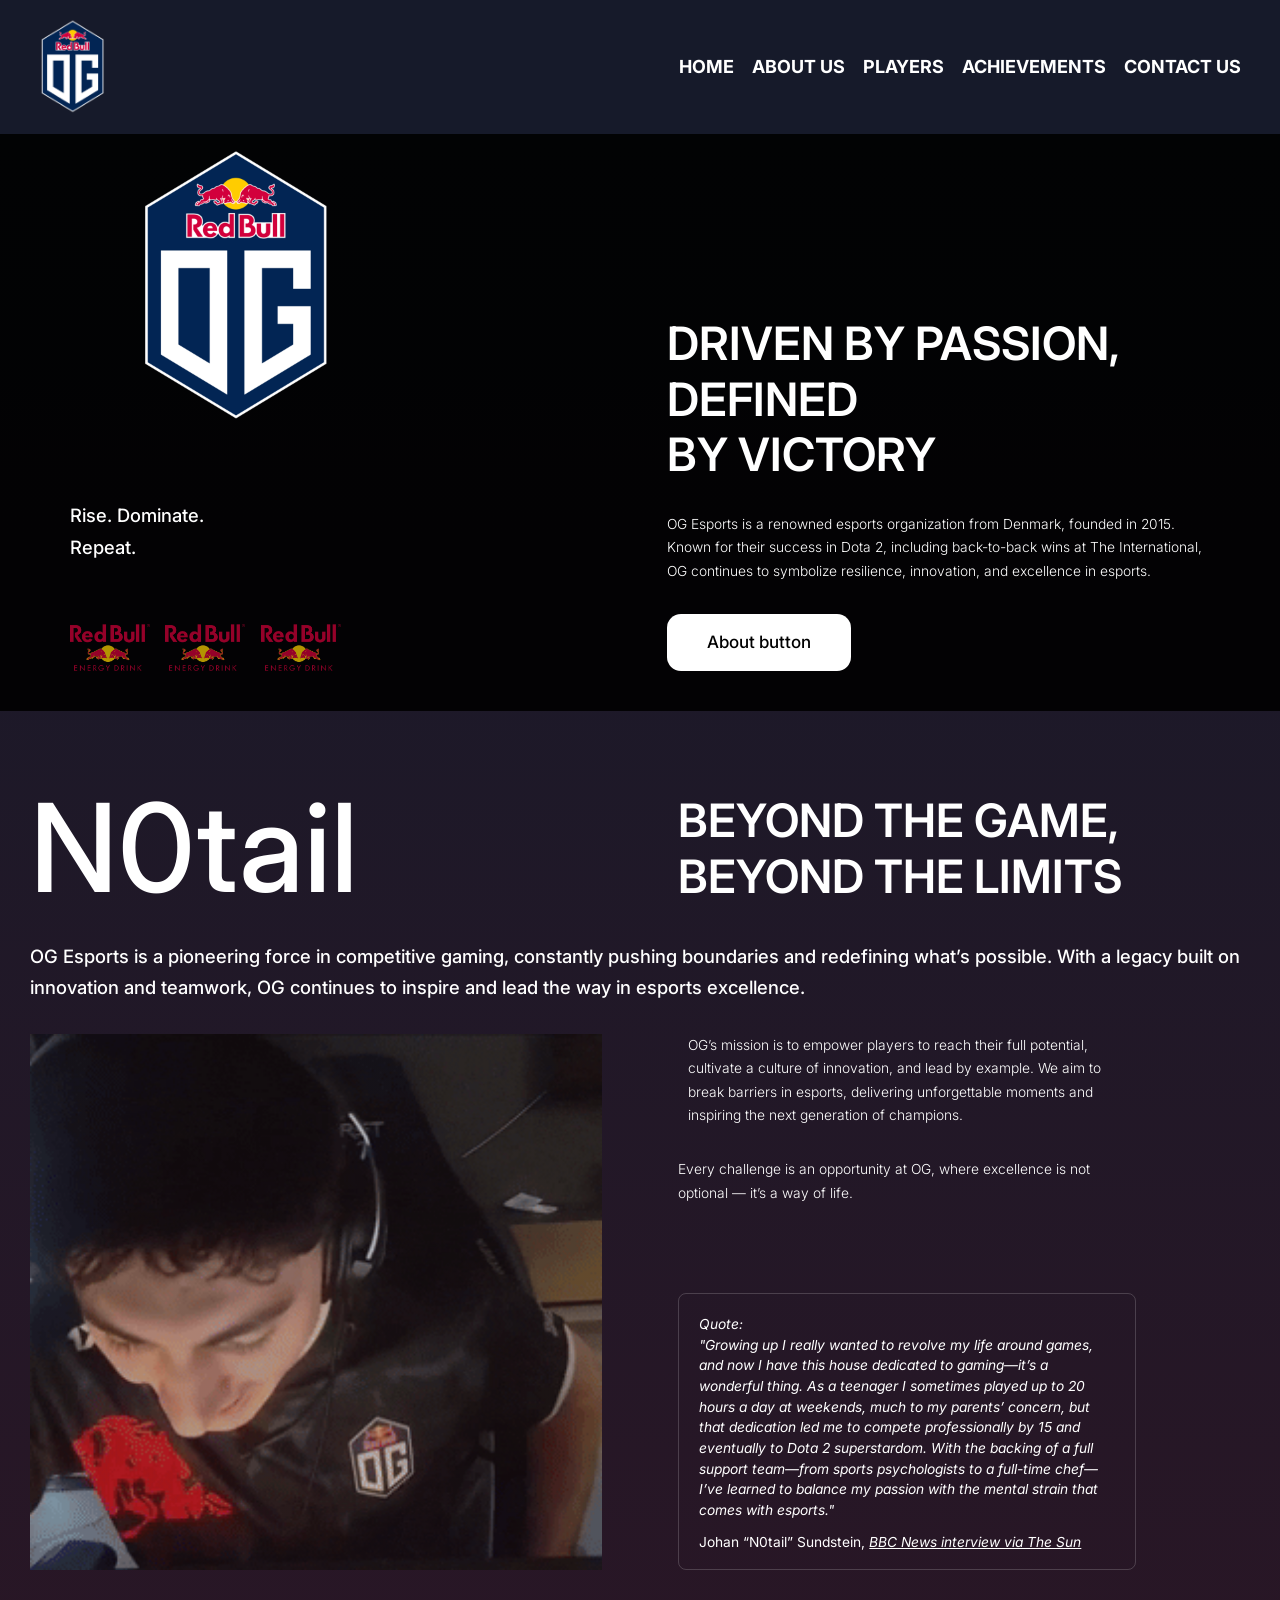
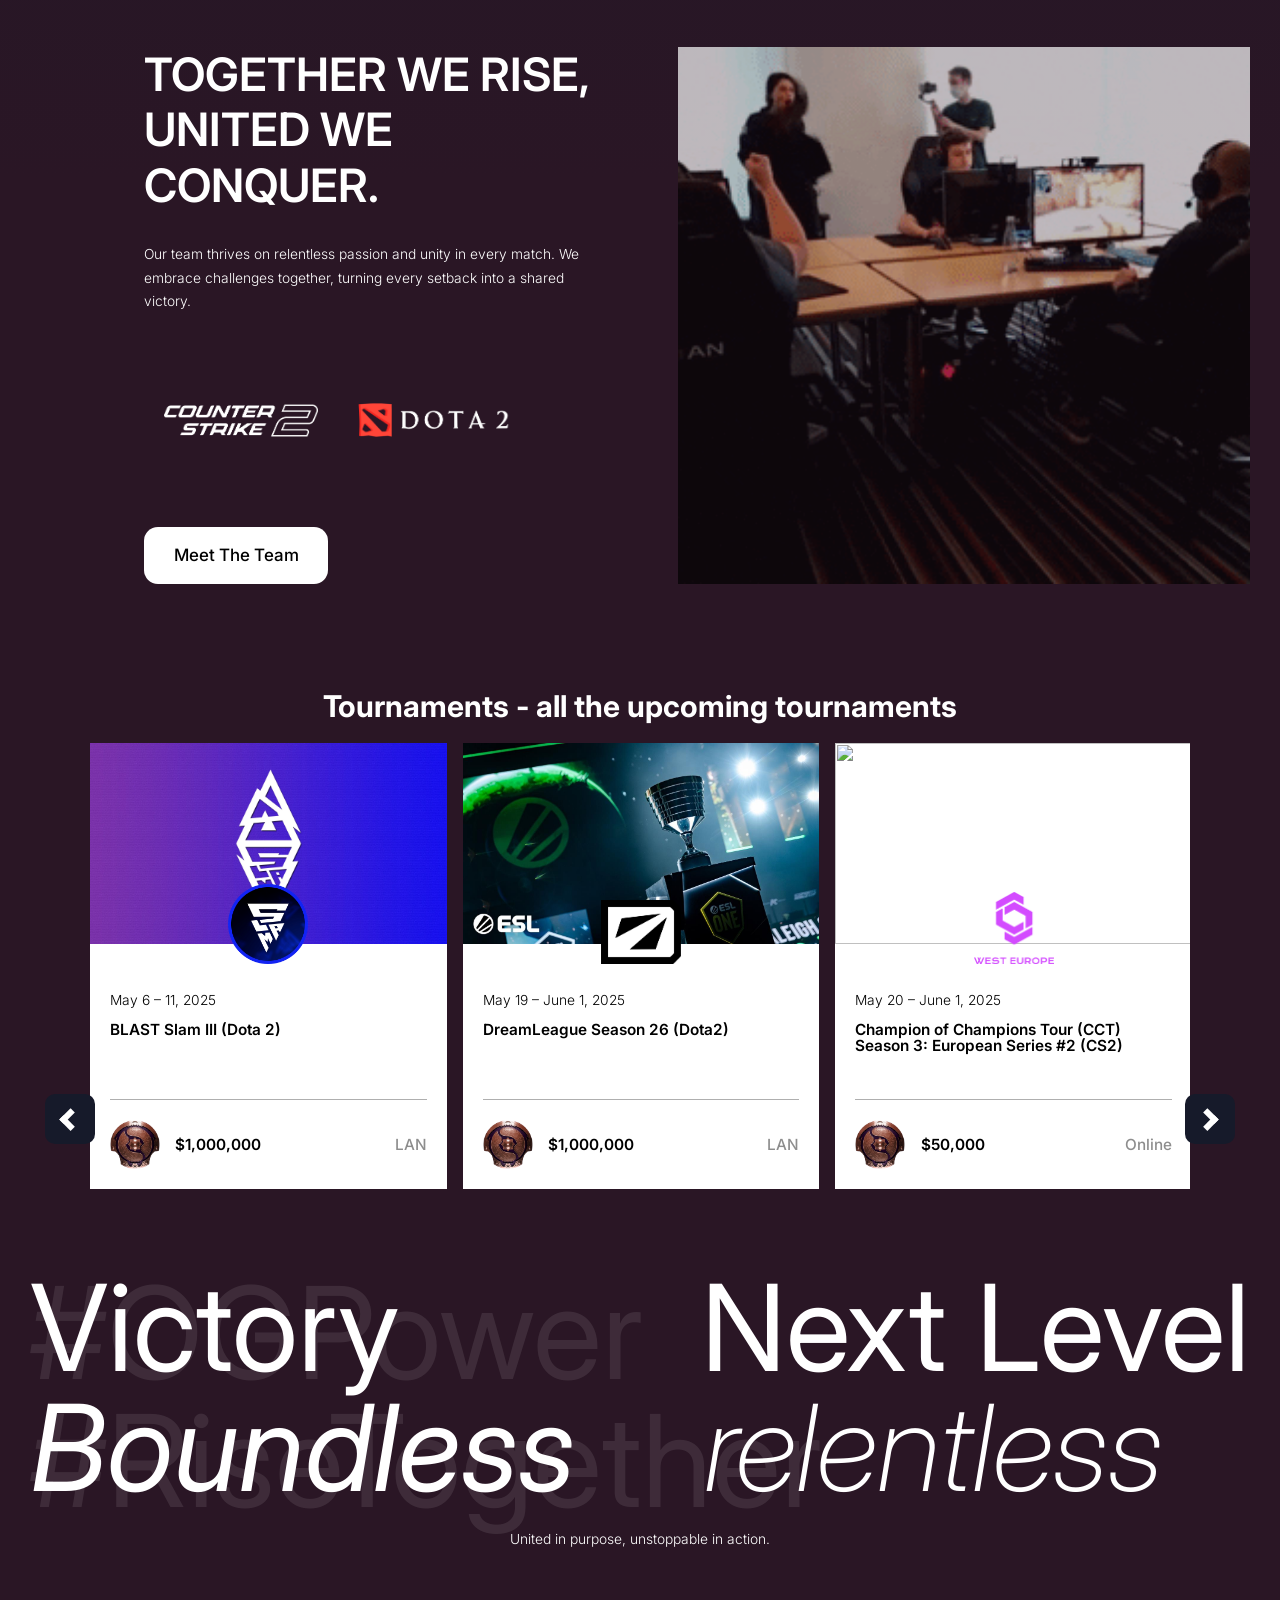
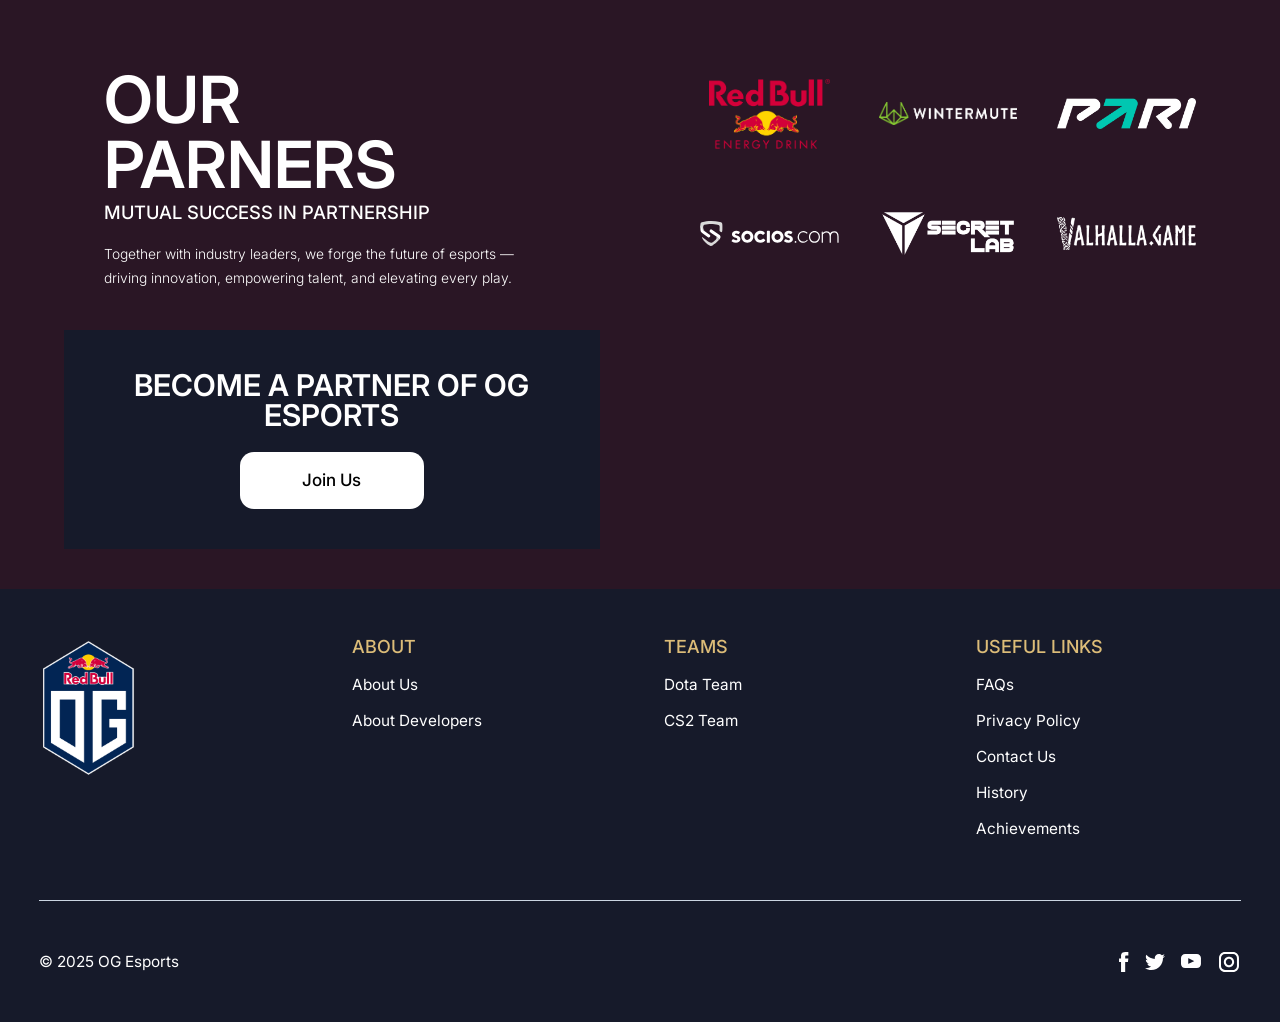
==== commit 9cee3506: "added all images" ====
--- a/index.html
+++ b/index.html
@@ -150,9 +150,9 @@
                                 <ul class="carousel">
                                     <li class="card">
                                         <div class="card-image-body">
-                                            <div class="card-image-wrapper"><img src="./media/og_stock1.png" alt="" class="card-image"></div>
+                                            <div class="card-image-wrapper"><img src="./media/tournament_stock1.webp" alt="" class="card-image"></div>
                                             <div class="card-image-logo">
-                                                <img src="./media/aegis8.png" alt="" class="card-logo">
+                                                <img src="./media/tournament_stock1_pr.png" alt="" class="card-logo">
                                             </div>
                                         </div>
                                         <div class="card-description-body">
@@ -165,9 +165,9 @@
                                     </li>
                                     <li class="card">
                                         <div class="card-image-body">
-                                            <div class="card-image-wrapper"><img src="./media/og_stock1.png" alt="" class="card-image"></div>
+                                            <div class="card-image-wrapper"><img src="./media/tournament_stock2.jpg" alt="" class="card-image"></div>
                                             <div class="card-image-logo">
-                                                <img src="./media/aegis8.png" alt="" class="card-logo">
+                                                <img src="./media/tournament_stock2_pr.png" alt="" class="card-logo">
                                             </div>
                                         </div>
                                         <div class="card-description-body">
@@ -180,9 +180,9 @@
                                     </li>
                                     <li class="card">
                                         <div class="card-image-body">
-                                            <div class="card-image-wrapper"><img src="./media/og_stock1.png" alt="" class="card-image"></div>
+                                            <div class="card-image-wrapper"><img src="./media/tournament_stock3.png" alt="" class="card-image"></div>
                                             <div class="card-image-logo">
-                                                <img src="./media/aegis8.png" alt="" class="card-logo">
+                                                <img src="./media/tournament_stock3_pr.png" alt="" class="card-logo">
                                             </div>
                                         </div>
                                         <div class="card-description-body">
@@ -195,7 +195,7 @@
                                     </li>
                                     <li class="card">
                                         <div class="card-image-body">
-                                            <div class="card-image-wrapper"><img src="./media/og_stock1.png" alt="" class="card-image"></div>
+                                            <div class="card-image-wrapper"><img src="./media/tournament_stock4.avif" alt="" class="card-image"></div>
                                             <div class="card-image-logo">
                                                 <img src="./media/aegis8.png" alt="" class="card-logo">
                                             </div>
@@ -270,50 +270,43 @@
                                 <div class="partners-list-grid">
                                     <div class="partners-logo-wrapper">
                                         <div class="partners-logo-inner">
-                                            <a href="" class="partners-link">
+                                            <a href="https://www.redbull.com/" target="_blank" class="partners-link">
                                                 <img src="./media/partner_logo_stock1.png" alt="" class="partners-logo-item">
                                             </a>
                                         </div>
                                     </div>
                                     <div class="partners-logo-wrapper">
                                         <div class="partners-logo-inner">
-                                            <a href="" class="partners-link">
-                                                <img src="./media/partner_logo_stock2.webp" alt="" class="partners-logo-item">
-                                            </a>
-                                        </div>
-                                    </div>
-                                    <div class="partners-logo-wrapper">
-                                        <div class="partners-logo-inner">
-                                            <a href="" class="partners-link">
-                                                <img src="./media/partner_logo_stock1.png" alt="" class="partners-logo-item">
-                                            </a>
-                                        </div>
-                                    </div>
-                                    <div class="partners-logo-wrapper">
-                                        <div class="partners-logo-inner">
-                                            <a href="" class="partners-link">
-                                                <img src="./media/partner_logo_stock1.png" alt="" class="partners-logo-item">
-                                            </a>
-                                        </div>
-                                    </div>
-                                    <div class="partners-logo-wrapper">
-                                        <div class="partners-logo-inner">
-                                            <a href="" class="partners-link">
-                                                <img src="./media/partner_logo_stock1.png" alt="" class="partners-logo-item">
-                                            </a>
-                                        </div>
-                                    </div>
-                                    <div class="partners-logo-wrapper">
-                                        <div class="partners-logo-inner">
-                                            <a href="" class="partners-link">
-                                                <img src="./media/partner_logo_stock1.png" alt="" class="partners-logo-item">
-                                            </a>
-                                        </div>
-                                    </div>
-                                    <div class="partners-logo-wrapper">
-                                        <div class="partners-logo-inner">
-                                            <a href="" class="partners-link">
-                                                <img src="./media/partner_logo_stock1.png" alt="" class="partners-logo-item">
+                                            <a href="https://www.wintermute.com/" target="_blank" class="partners-link">
+                                                <img src="./media/partner_logo_stock2.png" alt="" class="partners-logo-item">
+                                            </a>
+                                        </div>
+                                    </div>
+                                    <div class="partners-logo-wrapper">
+                                        <div class="partners-logo-inner">
+                                            <a href="" target="_blank" class="partners-link">
+                                                <img src="./media/partner_logo_stock3.png" alt="" class="partners-logo-item">
+                                            </a>
+                                        </div>
+                                    </div>
+                                    <div class="partners-logo-wrapper">
+                                        <div class="partners-logo-inner">
+                                            <a href="https://www.socios.com/" target="_blank" class="partners-link">
+                                                <img src="./media/partner_logo_stock4.svg" alt="" class="partners-logo-item">
+                                            </a>
+                                        </div>
+                                    </div>
+                                    <div class="partners-logo-wrapper">
+                                        <div class="partners-logo-inner">
+                                            <a href="https://secretlab.eu/fr/pages/og" target="_blank" class="partners-link">
+                                                <img src="./media/partner_logo_stock5.webp" alt="" class="partners-logo-item">
+                                            </a>
+                                        </div>
+                                    </div>
+                                    <div class="partners-logo-wrapper">
+                                        <div class="partners-logo-inner">
+                                            <a href="https://valhalla.game" target="_blank" class="partners-link">
+                                                <img src="./media/partner_logo_stock6.webp" alt="" class="partners-logo-item">
                                             </a>
                                         </div>
                                     </div>
--- a/style.css
+++ b/style.css
@@ -14,6 +14,11 @@
 
 html {
     font-size: 1.125rem;
+}
+
+img, a {
+    -webkit-user-drag: none;
+    user-select: none;
 }
 
 .wrapper main {
@@ -1032,13 +1037,13 @@
 .front-partners-logos-slider[data-animated="true"] .front-partners-slider-track {
     width: max-content;
     flex-wrap: nowrap;
-    animation: scroll var(--_animation-duration, 10s)
+    animation: scroll var(--_animation-duration, 50s)
     var(--_animation-direction, forwards) linear infinite;
 }
 
 @keyframes scroll {
     to {
-        transform: translate(calc(-20% - 0.5rem));
+        transform: translate(calc(-50% - 0.5rem));
     }
 }
 
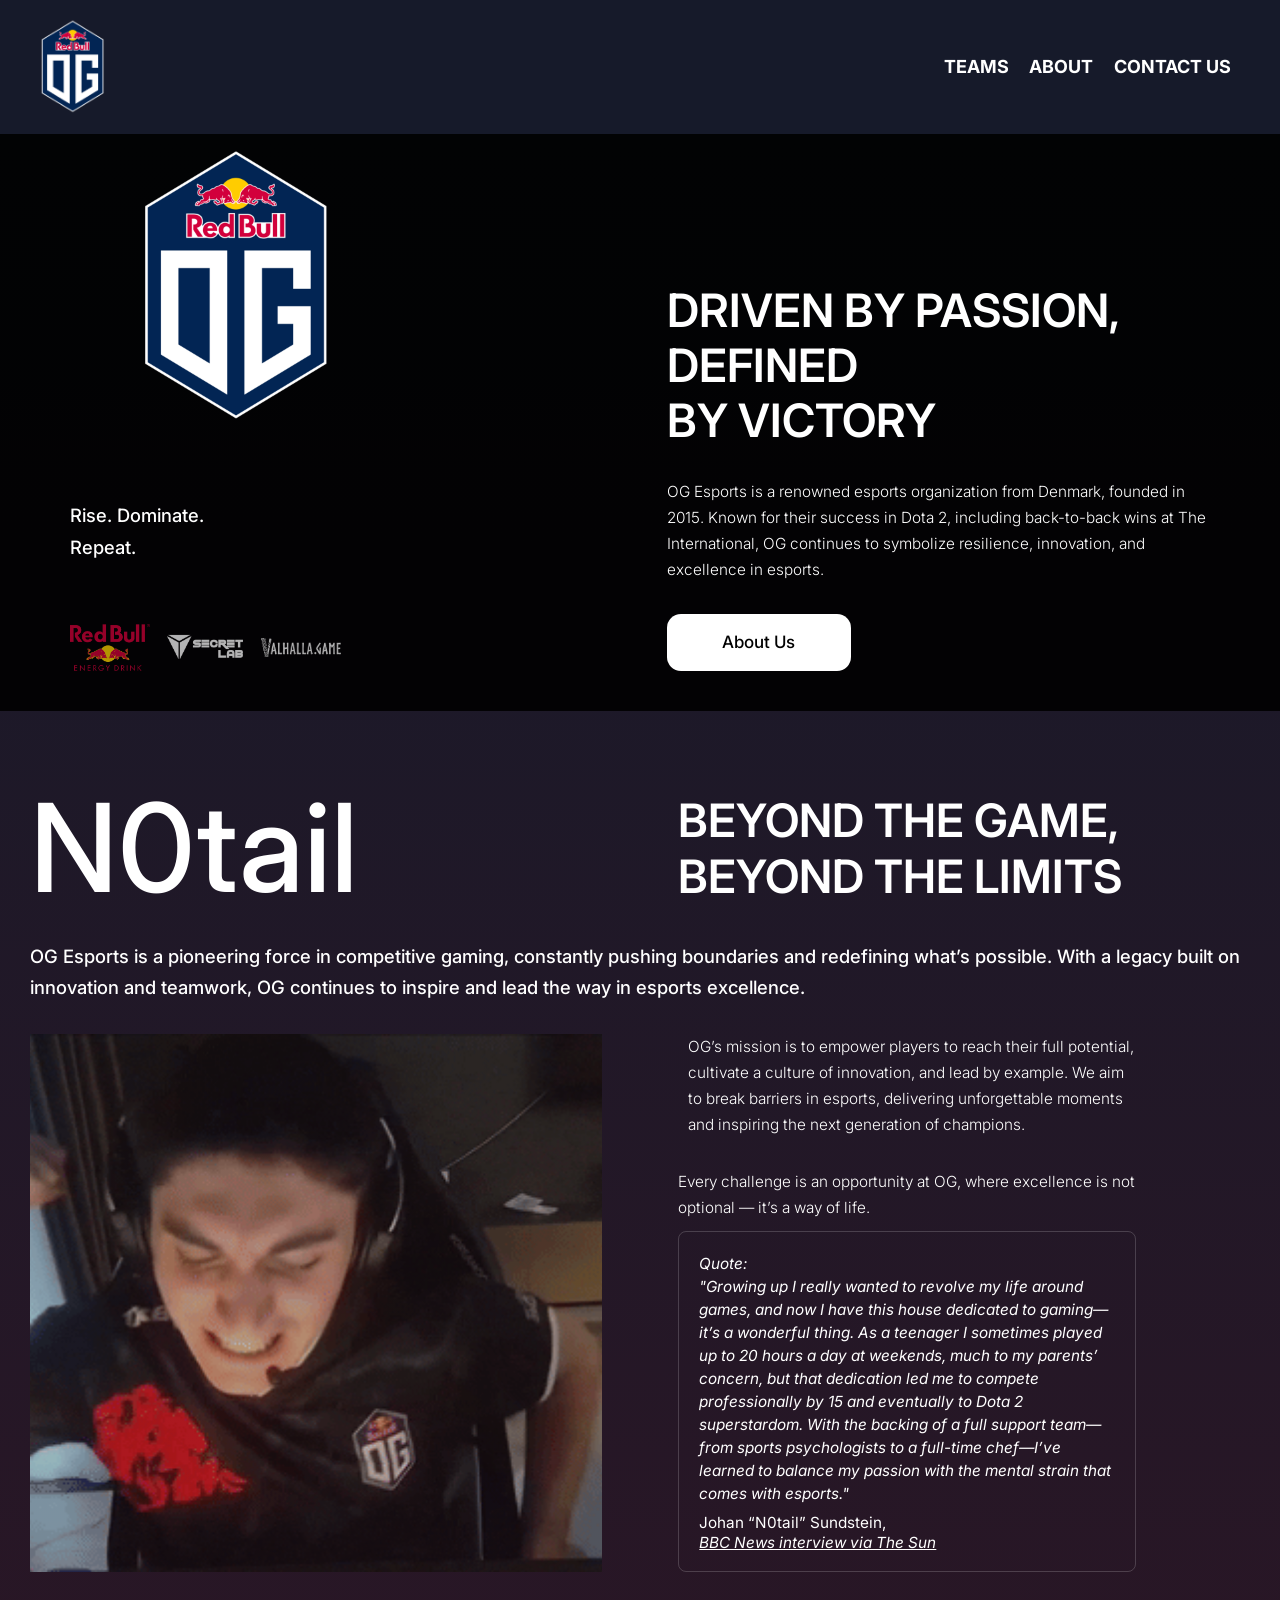
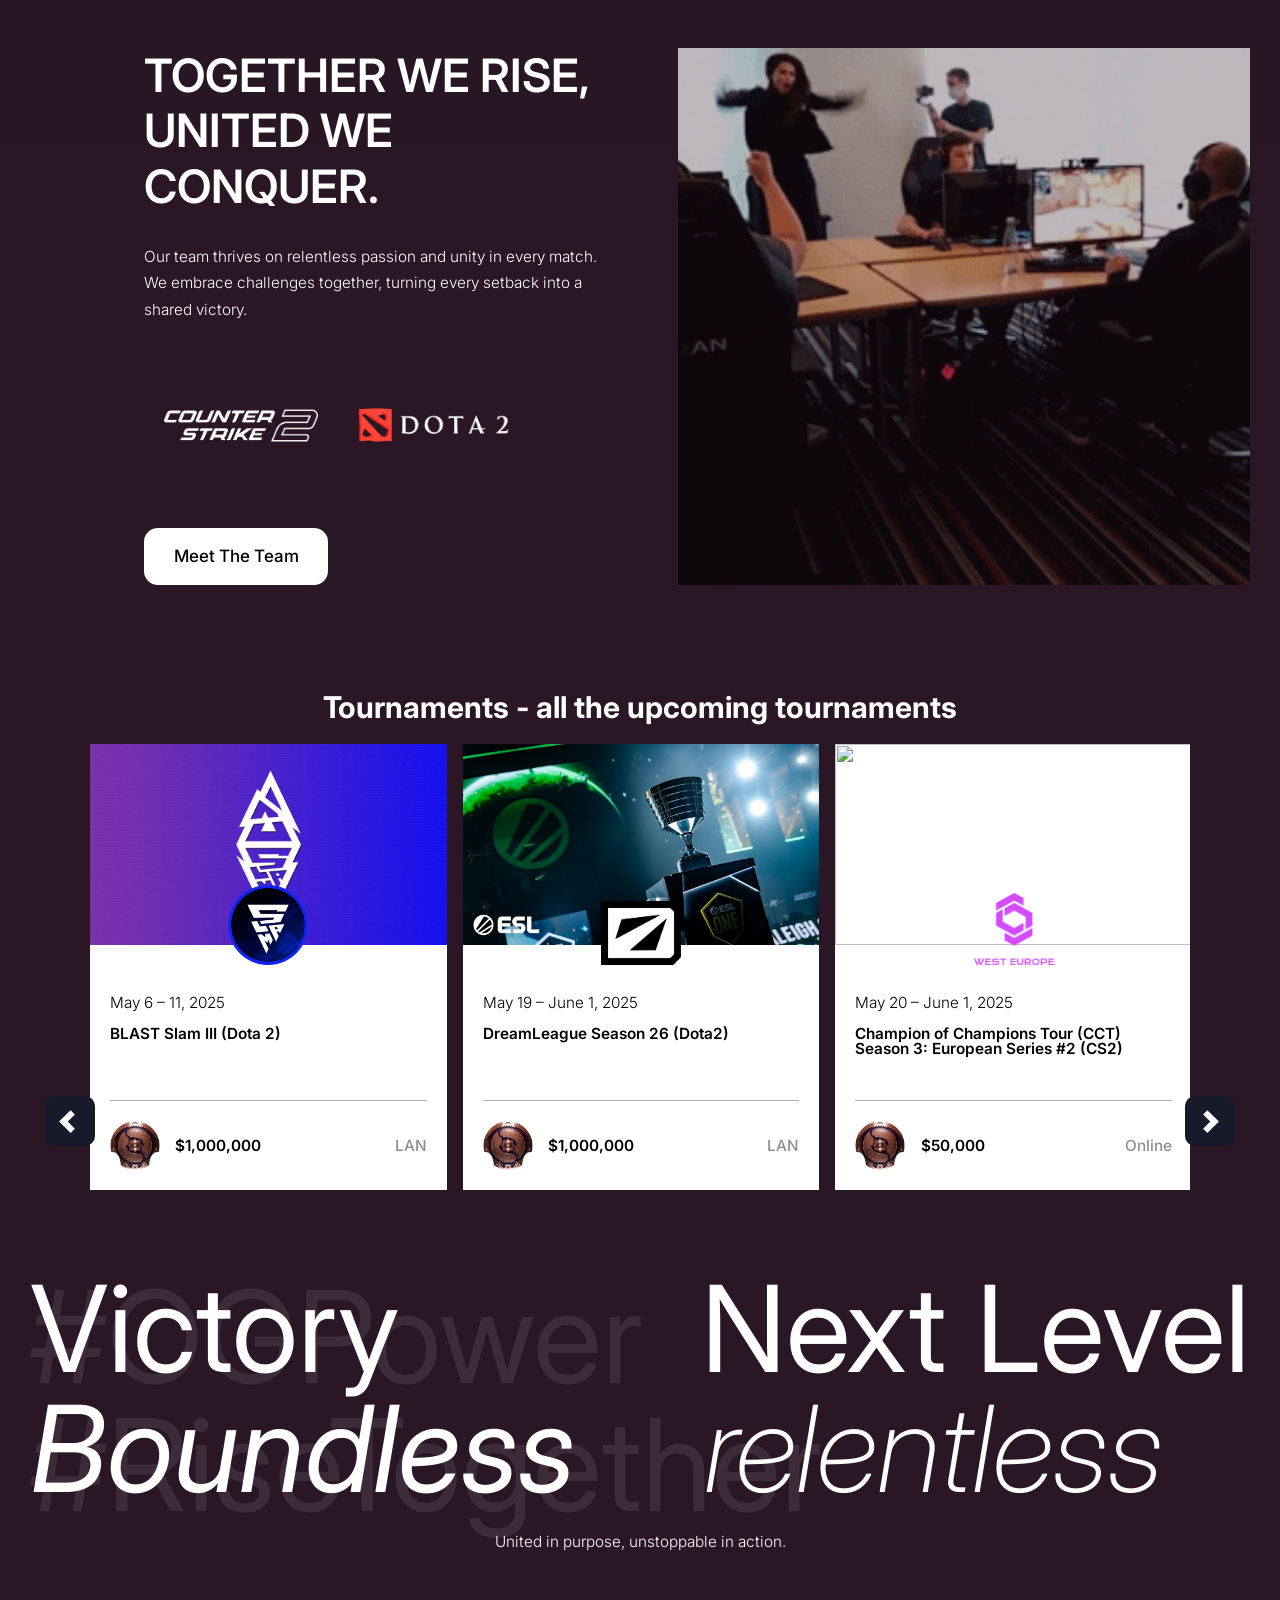
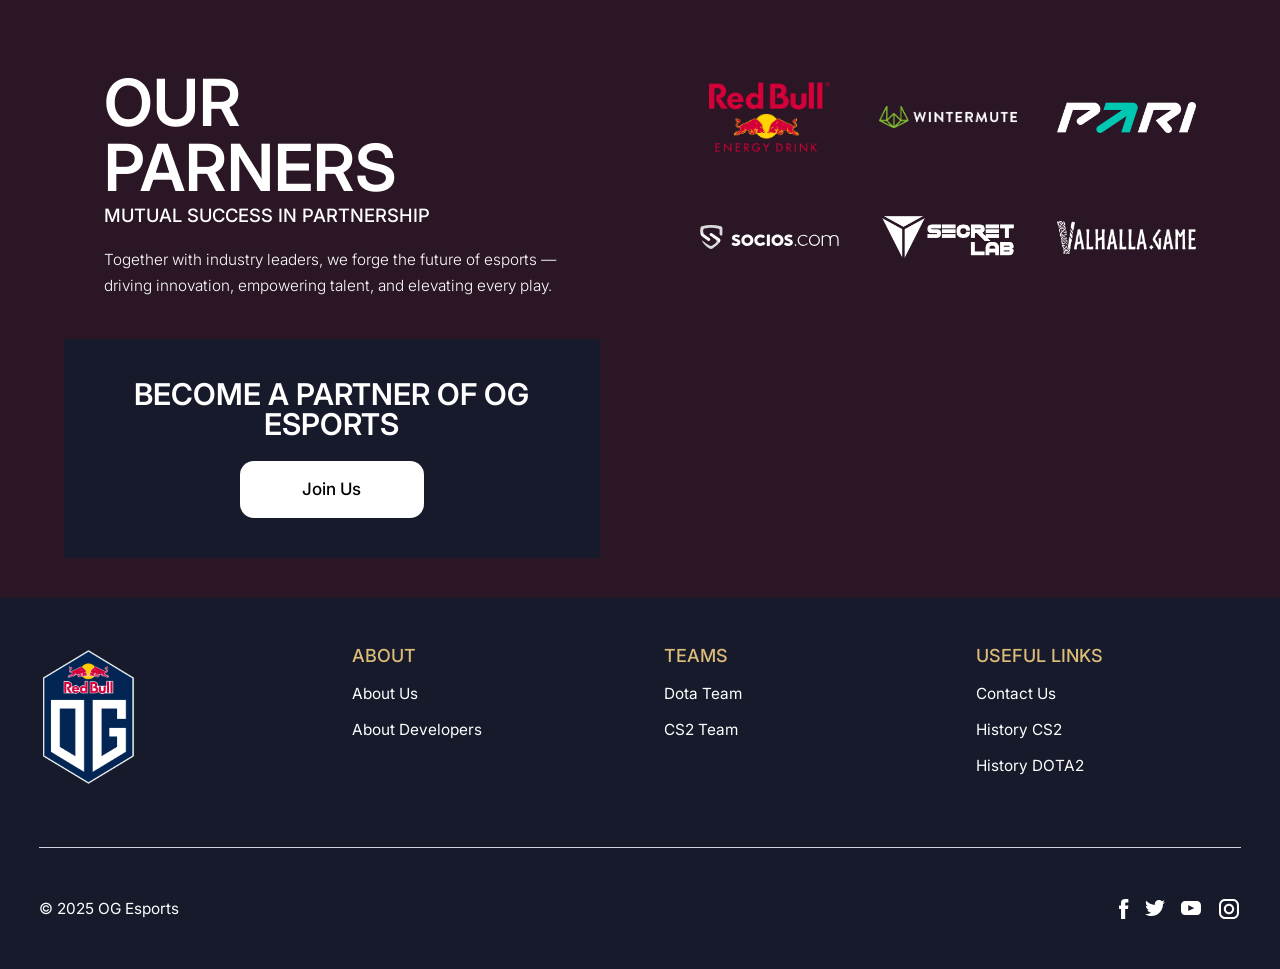
==== commit d37ed372: "fill links + drop bar" ====
--- a/index.html
+++ b/index.html
@@ -9,7 +9,7 @@
 </head>
 <body>
     <div class="wrapper">
-        <header class="header">
+        <header id="header" class="header">
             <div class="header__container">
                 <a href="index.html" class="header__logo">
                     <img src="media/og_logo_2020.png" alt="logo">
@@ -17,19 +17,24 @@
                 <nav class="header__navbar navbar-header">
                     <ul class="navbar-header__list list-navbar-header">
                         <li class="list-navbar-header__item">
-                            <a href="#" class="list-navbar-header__link">home</a>
+                            <a href="./teams_frontpage.html" class="list-navbar-header__link">Teams</a>
                         </li>
                         <li class="list-navbar-header__item">
-                            <a href="#" class="list-navbar-header__link">about us</a>
+                            <span class="list-navbar-header__link">About</span>
+                            <ul class="header__bottom-list">
+                                <li class="header__bottom-list-item">
+                                    <a class="header__bottom-list-link" href="./about.html">About Us</a>
+                                </li>
+                                <li class="header__bottom-list-item">
+                                    <a class="header__bottom-list-link" href="./history_cs.html">History CS2</a>
+                                </li>
+                                <li class="header__bottom-list-item">
+                                    <a class="header__bottom-list-link" href="./history.html">History DOTA2</a>
+                                </li>
+                            </ul>
                         </li>
                         <li class="list-navbar-header__item">
-                            <a href="#" class="list-navbar-header__link">players</a>
-                        </li>
-                        <li class="list-navbar-header__item">
-                            <a href="#" class="list-navbar-header__link">achievements</a>
-                        </li>
-                        <li class="list-navbar-header__item">
-                            <a href="#" class="list-navbar-header__link">contact us</a>
+                            <a href="./contacts.html" class="list-navbar-header__link">Contact us</a>
                         </li>
                     </ul>
                 </nav>
@@ -47,8 +52,8 @@
                                     <div class="logos-header-wrapper">
                                         <div class="logos-header-grid">
                                             <a href="" class="logo-hero-item s-inline-block"><img src="./media/partner_logo_stock1.png" alt="" class="item-image-hero"></a>
-                                            <a href="" class="logo-hero-item s-inline-block"><img src="./media/partner_logo_stock1.png" alt="" class="item-image-hero"></a>
-                                            <a href="" class="logo-hero-item s-inline-block"><img src="./media/partner_logo_stock1.png" alt="" class="item-image-hero"></a>
+                                            <a href="" class="logo-hero-item s-inline-block"><img src="./media/partner_logo_stock5.webp" alt="" class="item-image-hero"></a>
+                                            <a href="" class="logo-hero-item s-inline-block"><img src="./media/partner_logo_stock6.webp" alt="" class="item-image-hero"></a>
                                         </div>
                                     </div>
                                 </div>
@@ -60,7 +65,7 @@
                                         OG Esports is a renowned esports organization from Denmark, founded in 2015. Known for their success in Dota 2, including back-to-back wins at The International, OG continues to symbolize resilience, innovation, and excellence in esports.
                                     </div>
                                     <div class="button-wrapper">
-                                        <a href="" class="expore-more-button primary-button">About button</a>
+                                        <a href="./about.html" class="expore-more-button primary-button">About Us</a>
                                     </div>
                                 </div>
                             </div>
@@ -262,7 +267,7 @@
                                     </div>
 
                                     <div class="partners-become-bottom">
-                                        <a href="" class="expore-more-button primary-button">Join Us</a>
+                                        <a href="./contacts.html" class="expore-more-button primary-button">Join Us</a>
                                     </div>
                                 </div>
                             </div>
@@ -328,7 +333,7 @@
                             <h4 class="top-footer__title">about</h4>
                             <ul class="top-footer__list list-top-footer">
                                 <li class="list-top-footer__item">
-                                    <a href="#" class="list-top-footer__link">about us</a>
+                                    <a href="./about.html" class="list-top-footer__link">about us</a>
                                 </li>
                                 <li class="list-top-footer__item">
                                     <a href="#" class="list-top-footer__link">about developers</a>
@@ -339,10 +344,10 @@
                             <h4 class="top-footer__title">teams</h4>
                             <ul class="top-footer__list list-top-footer">
                                 <li class="list-top-footer__item">
-                                    <a href="#" class="list-top-footer__link">dota team</a>
-                                </li>
-                                <li class="list-top-footer__item">
-                                    <a href="#" class="list-top-footer__link">CS2 team</a>
+                                    <a href="./teams_dota2.html" class="list-top-footer__link">dota team</a>
+                                </li>
+                                <li class="list-top-footer__item">
+                                    <a href="./teams_cs2.html" class="list-top-footer__link">CS2 team</a>
                                 </li>
                             </ul>
                         </div>
@@ -350,19 +355,13 @@
                             <h4 class="top-footer__title">useful links</h4>
                             <ul class="top-footer__list list-top-footer">
                                 <li class="list-top-footer__item">
-                                    <a href="#" class="list-top-footer__link">FAQs</a>
-                                </li>
-                                <li class="list-top-footer__item">
-                                    <a href="#" class="list-top-footer__link">Privacy policy</a>
-                                </li>
-                                <li class="list-top-footer__item">
-                                    <a href="#" class="list-top-footer__link">Contact us</a>
-                                </li>
-                                <li class="list-top-footer__item">
-                                    <a href="#" class="list-top-footer__link">History</a>
-                                </li>
-                                <li class="list-top-footer__item">
-                                    <a href="#" class="list-top-footer__link">achievements</a>
+                                    <a href="./contacts.html" class="list-top-footer__link">Contact us</a>
+                                </li>
+                                <li class="list-top-footer__item">
+                                    <a href="./history_cs.html" class="list-top-footer__link">History CS2</a>
+                                </li>
+                                <li class="list-top-footer__item">
+                                    <a href="./history.html" class="list-top-footer__link">History DOTA2</a>
                                 </li>
                             </ul>
                         </div>
--- a/style.css
+++ b/style.css
@@ -1,6 +1,8 @@
 @import url('https://fonts.googleapis.com/css2?family=Inter:ital,opsz,wght@0,14..32,100..900;1,14..32,100..900&family=Roboto:ital,wght@0,100..900;1,100..900&display=swap');
 @import url("reset.css");
-
+html{
+    scroll-behavior: smooth
+}
 .wrapper {
     display: flex;
     flex-direction: column;
@@ -63,7 +65,16 @@
 .list-navbar-header {
     display: flex;
     align-items: center;
-    column-gap: 18px;
+    justify-content: space-between;
+}
+
+.header__navbar {
+    min-width: 20rem;
+}
+
+.list-navbar-header__item {
+    position: relative;
+    padding: 0 10px;
 }
 
 .list-navbar-header__link {
@@ -72,6 +83,38 @@
     font-size: 18px;
     font-weight: 700;
     position: relative;
+    cursor: pointer;
+}
+
+.header__bottom-list {
+    display: none;
+}
+
+.list-navbar-header__item:hover .header__bottom-list{
+    position: absolute;
+    width: 180px;
+    padding: 20px 0;
+    left: -15px;
+    top: 100%;
+    color: white;
+    font-weight: 500;
+    text-transform: uppercase;
+    display: flex;
+    flex-direction: column;
+    row-gap: 1rem;
+    font-size: 16px;
+    background: #161A2A;
+}
+
+.header__bottom-list-item {
+}
+.header__bottom-list-item:hover {
+    transition: 0.2s;
+    background-color: #0D0F1D;
+}
+.header__bottom-list-link {
+    padding: 25px;
+    width: 100%;
 }
 
 .list-navbar-header__link::before {
@@ -199,7 +242,7 @@
     line-height: 1.2em;
 }
 .text-small {
-    font-size: 0.9rem;
+    font-size: 1rem;
     font-weight: 300;
     line-height: 1.7em;
 }
@@ -323,7 +366,7 @@
 .quote-space {
 }
 .quote-wrapper>p {
-    font-size: 0.9rem;
+    font-size: 1rem;
     padding-top: 10px;
 }
 .quote-wrapper> p > a {
@@ -332,7 +375,7 @@
 }
 .text-style-quote {
     font-style: italic;
-    font-size: 0.9rem;
+    font-size: 1rem;
     line-height: 1.5em;
 }
 .story-image-wrapper {
@@ -952,7 +995,7 @@
     background-color: #000000;
 }
 .front-item-text {
-    font-size: 0.80rem;
+    font-size: 0.85rem;
     font-weight: 200;
     line-height: 1.5em;
 }
@@ -1161,9 +1204,10 @@
 }
 .ogroster-player-block {
     cursor: pointer;
-    filter: grayscale(1)
+    filter: grayscale(1);
 }
 .active_pr-show {
+    transition: filter 0.3s;
     filter: grayscale(0)
 }
 .player-item-content {
@@ -1313,7 +1357,7 @@
     .front-mini-description {
         display: block;
         color: rgb(214, 214, 214);
-        font-size: 0.80rem;
+        font-size: 1rem;
         font-weight: 200;
         line-height: 1.5em;
         grid-column: 1/3
@@ -1448,7 +1492,247 @@
 }
 /* teams Main End */
 
-
+/* history */
+#history_header{
+    display: flex;
+    justify-content: center;
+}
+#history_title{
+    color: #fff;
+    text-align: center;
+    font-size: 3.5rem;
+    font-weight: bold;
+    display: inline-block;
+    border-bottom: solid #dcbc78 4px;
+    padding-bottom: 0.75rem;
+}
+
+#history_wrapper{
+    display: grid;
+    grid-template-columns: 1fr 4fr;
+    gap: 4rem;
+    padding: 6rem;
+    padding-top: 4rem;
+    color: #fff;
+}
+#history_years{
+    display: flex;
+    flex-direction: column;
+    gap: 1rem;
+    position: sticky;
+    top: 5%;
+    align-self: flex-start;
+}
+#history_years a{
+    background-color: #161A2A;
+    border: 2px #dcbc78 solid;
+    text-align: center;
+    padding: 1rem 0;
+    font-weight: bold;
+    display: inline-block;
+    margin: 0 17.5%;
+}
+.year_title_top{
+    margin-top: 0 !important;
+}
+.year_title{
+    font-size: 3rem;
+    font-weight: bold;
+    margin-bottom: 2rem;
+    margin-left: 2rem;
+    margin-top: 1rem;
+    border-top: #dcbc78 solid 4px;
+    display: inline-block;
+    padding-top: 0.5rem;
+}
+.history_article1{
+    display: grid;
+    grid-template-columns: 4fr 3fr;
+    gap: 2rem;
+}
+.history_article1 img{
+    max-width: 75%;
+    height: auto;
+    display: block;
+    border-radius: 0.5rem;
+}
+.history_article1 p{
+    line-height: 175%;
+    margin-bottom: 1rem;
+}
+.history_article2{
+margin-right: 20%;
+}
+.history_article2 img{
+    max-width: 75%;
+    height: auto;
+    border-radius: 1rem;
+    display: block;
+}
+.history_article2 p{
+    line-height: 175%;
+    margin-bottom: 1rem;
+}
+.history_banner{
+    width: 75%;
+    height: auto;
+    margin-left: 5%;
+    border-radius: 0.5rem;
+    margin-bottom: 1.5rem;
+}
+.year_selected{
+    background-color: #0c0f1d !important;
+}
+/* about */
+#about_header{
+    display: flex;
+    justify-content: center;
+    background-image: linear-gradient(#161A2A,#20263b);
+}
+#about_header h1{
+    text-transform: uppercase;
+    color: #fff;
+    text-align: center;
+    font-size: 3.5rem;
+    font-weight: bold;
+    display: inline-block;
+    /* border-bottom: solid #dcbc78 4px; */
+    padding-bottom: 1rem;
+}
+#about_top_wrap{
+    padding: 4rem 0;
+    display: grid;
+    grid-template-columns: 1fr 1fr 1fr;
+    background-image: url(media/about.png);
+}
+
+#about_top_wrap img{
+    height: auto;
+    max-width: 75%;
+    margin-left: auto;
+    margin-right: auto;
+}
+#about_top_side_left{
+    display: flex;
+    flex-direction: column;
+    justify-content: space-between;
+    margin: 15% 25%;
+    margin-right: 0;
+}
+#about_top_side_right{
+    display: flex;
+    flex-direction: column;
+    justify-content: space-between;
+    margin: 15% 25%;
+    margin-left: 0;
+}
+#about_top_wrap p {
+    font-size: 1.5rem;
+    color: #dcbc78;
+    line-height: 125%;
+    background-color: #000000a4;
+    padding: 0.5rem;
+    border-radius: 0.5rem;
+}
+#about_mid_wrap p{
+    font-size: 1.25rem;
+    color: #fff;
+    line-height: 150%;
+    padding: 0.5rem;
+    border-radius: 0.5rem;
+    margin: 0 20%;
+    padding-top: 2rem;
+}
+#about_mid_inner_wrap{
+    margin-top: 4rem;
+    display: grid;
+    grid-template-columns: 1fr 1fr 1fr;
+}
+#about_mid_inner_wrap img{
+    height: auto;
+    width: 75%;
+    margin: 0 auto;
+}
+#about_mid_inner_wrap p{
+    margin: 0;
+    padding-top: 0.5rem;
+}
+#achievements_wrap{
+    margin-top: 2rem;
+    margin-bottom: 6rem;
+    display: flex;
+    justify-content: center;
+    gap: 2.5rem;
+}
+#achievements_wrap img{
+    height: auto;
+    width: 4rem;
+}
+.history_title{
+    display: flex;
+    justify-content: center;
+}
+
+.history_title h2{
+    color: #fff;
+    text-align: center;
+    font-size: 3.5rem;
+    font-weight: bold;
+    display: inline-block;
+    border-bottom: solid #dcbc78 4px;
+    padding-bottom: 0.75rem;
+    margin-top: 4rem;
+}
+.achievements_img{
+    position: relative;
+    transition: ease 300ms;
+}
+.achievements_dropdown{
+    position: absolute;
+    transform: translate(-37.5%, 1rem);
+    background-color: #00000044;
+    margin: 0 !important;
+    padding: 1rem !important;
+    z-index: 1;
+    text-align: center;
+    overflow: hidden;
+    transition: ease 250ms;
+    opacity: 0;
+}
+.achievements_img:hover + .achievements_dropdown{
+    opacity: 1;
+    transition: ease 250ms;
+}
+.achievements_img:hover{
+    transform: translateY(-0.5rem);
+    transition: ease 300ms;
+}
+.achievements_img_idle{
+    transform: translateY(-0.5rem);
+    transition: ease 300ms;
+}
+.achievements_dropdown_idle{
+    opacity: 1;
+    transition: ease 250ms;
+}
+#doc_wrap{
+    margin: 0 5%;
+    margin-top: 4rem;
+    padding-bottom: 4rem;
+    display: grid;
+    grid-template-columns: 1fr 1fr 1fr;
+    gap: 1rem;
+}
+#doc_wrap img{
+    height: auto;
+    max-width: 100%;
+    border-radius: 0.25rem;
+    transition: ease 250ms;
+}
+#doc_wrap img:hover{
+    filter: brightness(0.675);
+    transition: ease 250ms;
+}
 /* footer */
 
 .footer {
@@ -1571,6 +1855,10 @@
         padding-inline: 15px;
         overflow: auto;
         transition: left 0.3s;
+    }
+
+    .fixed-header {
+        position: fixed;
     }
 
     .navbar-header::before {
@@ -1658,6 +1946,115 @@
         transform: rotate(-45deg);
         bottom: 50%; 
     }
+    #history_wrapper{
+        display: block;
+        padding: 0.75rem;
+    }
+    #history_wrapper p{
+        font-size: 1.25rem;
+    }
+    #history_years{
+        display: none;
+    }
+    #history_title{
+        margin-top: 1rem;
+        font-size: 2rem;
+        line-height: 125%;
+    }
+    .year_title_top{
+        border: 0;
+    }
+    .history_article1{
+        display: block;
+    }
+    .history_article2 {
+        margin: 0;
+    }
+    .history_article1 img{
+        display: none;
+    }
+    .history_banner{
+        width: 95%;
+        margin-left: auto;
+        margin-right: auto;
+        display: block;
+    }
+    .year_title{
+        margin-left: 37.5%;
+        text-align: center;
+        
+    }
+    #about_header h1{
+        font-size: 2.5rem;
+        padding: 2rem 0;
+    }
+    #achievements_wrap{
+        flex-direction: column;
+        align-items: flex-start;
+    }
+    #achievements_wrap img{
+        margin-left: 1rem;
+    }
+    #achievements_wrap img:hover{
+        transform: translateY(0);
+    }
+    #achievements_wrap div{
+        display: flex;
+        justify-content: center;
+        gap: 1.5rem;
+    }
+    .achievements_dropdown{
+        position: static;
+        opacity: 1;
+        transform: translate(0, 0);
+        padding: 1rem 0.5rem !important;
+    }
+    #about_top_wrap{
+        grid-template-columns: 1fr;
+        background-image: url(media/about_mobile.png);
+    }
+    #about_top_wrap img{
+        grid-row: 1 / 2;
+    }
+    #about_top_side_left{
+        margin: 0 2.5%;
+    }
+    #about_top_side_right{
+        margin: 0 2.5%;
+    }
+    #about_top_wrap p{
+        margin-bottom: 2rem;
+    }
+    #about_mid_wrap p{
+        margin: 0 2.5%;
+    }
+    #about_mid_inner_wrap{
+        grid-template-columns: 1fr;
+    }
+    #doc_wrap{
+        grid-template-columns: 1fr;
+    }
+
+
+    .list-navbar-header__item {
+        text-align: right;
+        padding: 10px 0;
+    }
+    
+    .list-navbar-header__item:hover .header__bottom-list{
+        position: relative;
+        width: 200px;
+        padding: 10px 0;
+        left: 20px;
+        color: white;
+        font-weight: 600;
+        text-transform: uppercase;
+        display: flex;
+        flex-direction: column;
+        row-gap: 1rem;
+        font-size: 18px;
+        background: #161A2A;
+    }
 }
 
 @media (max-width: 600px) {
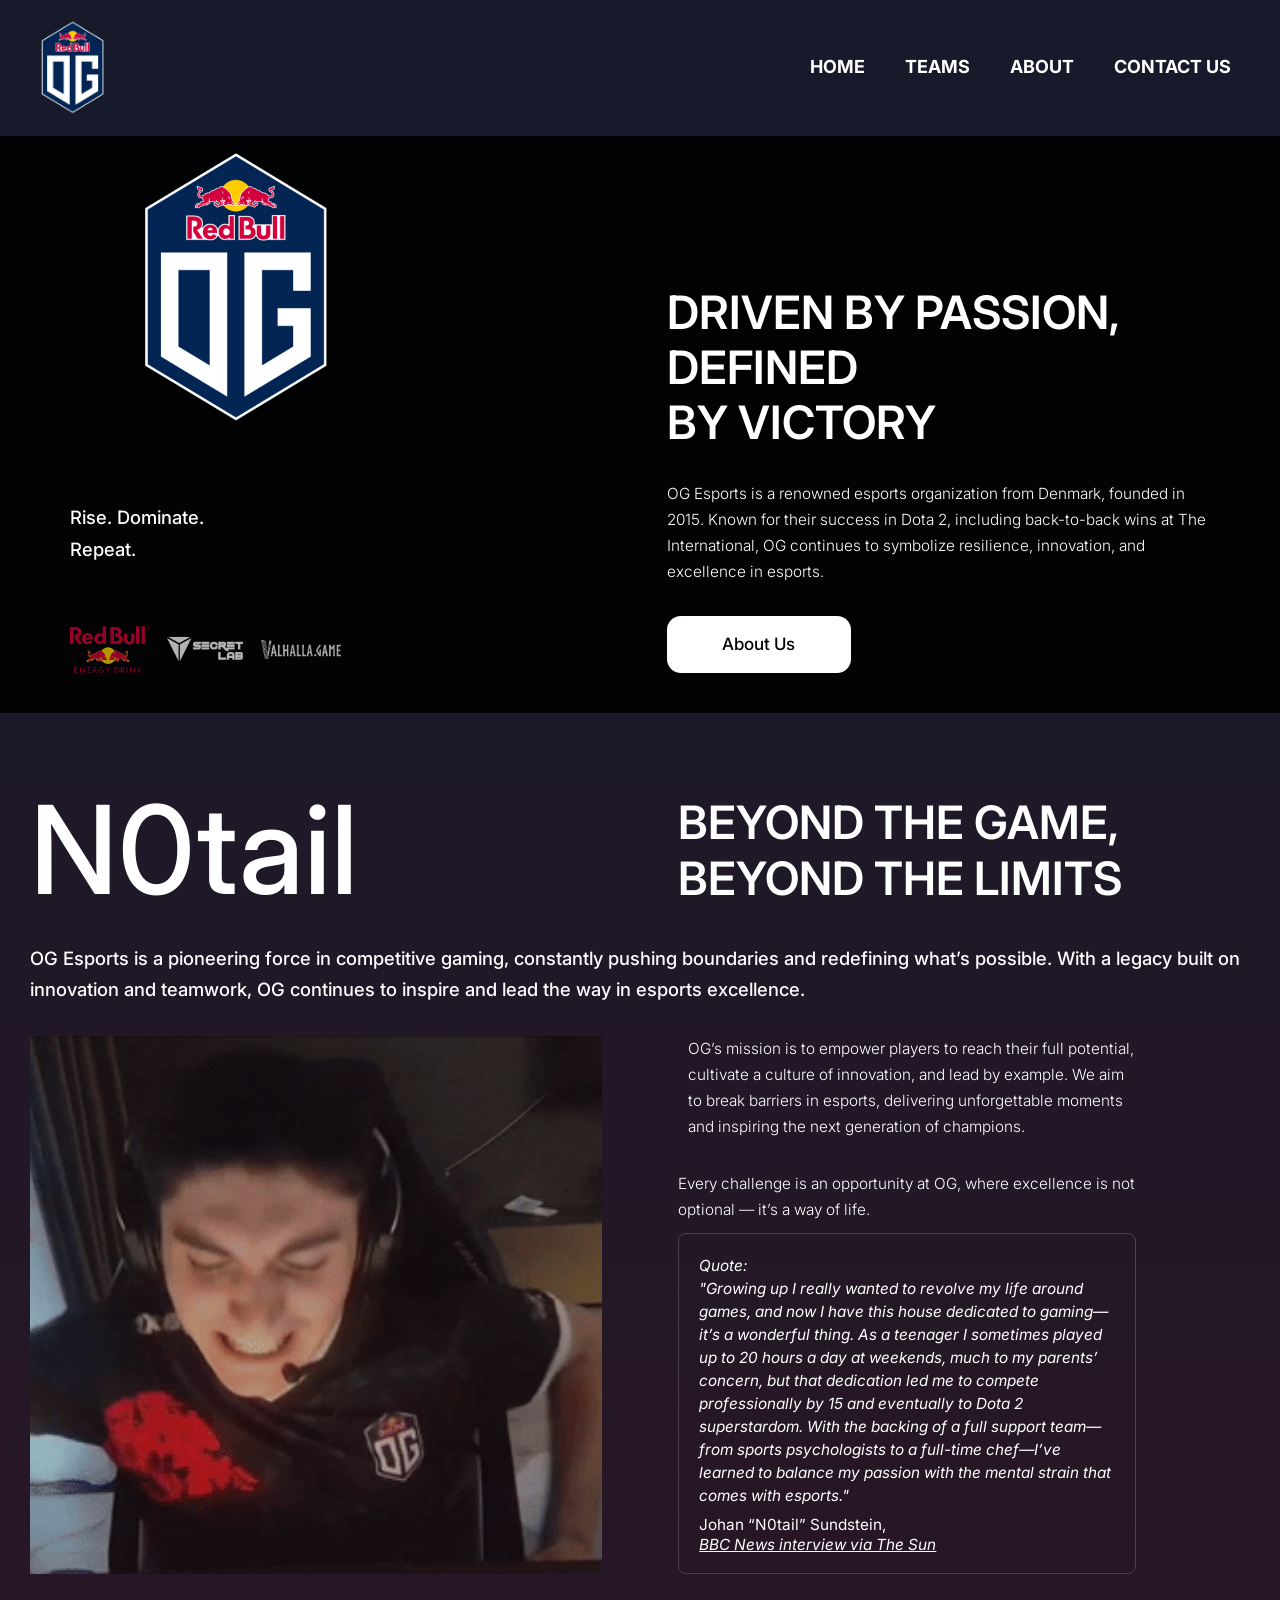
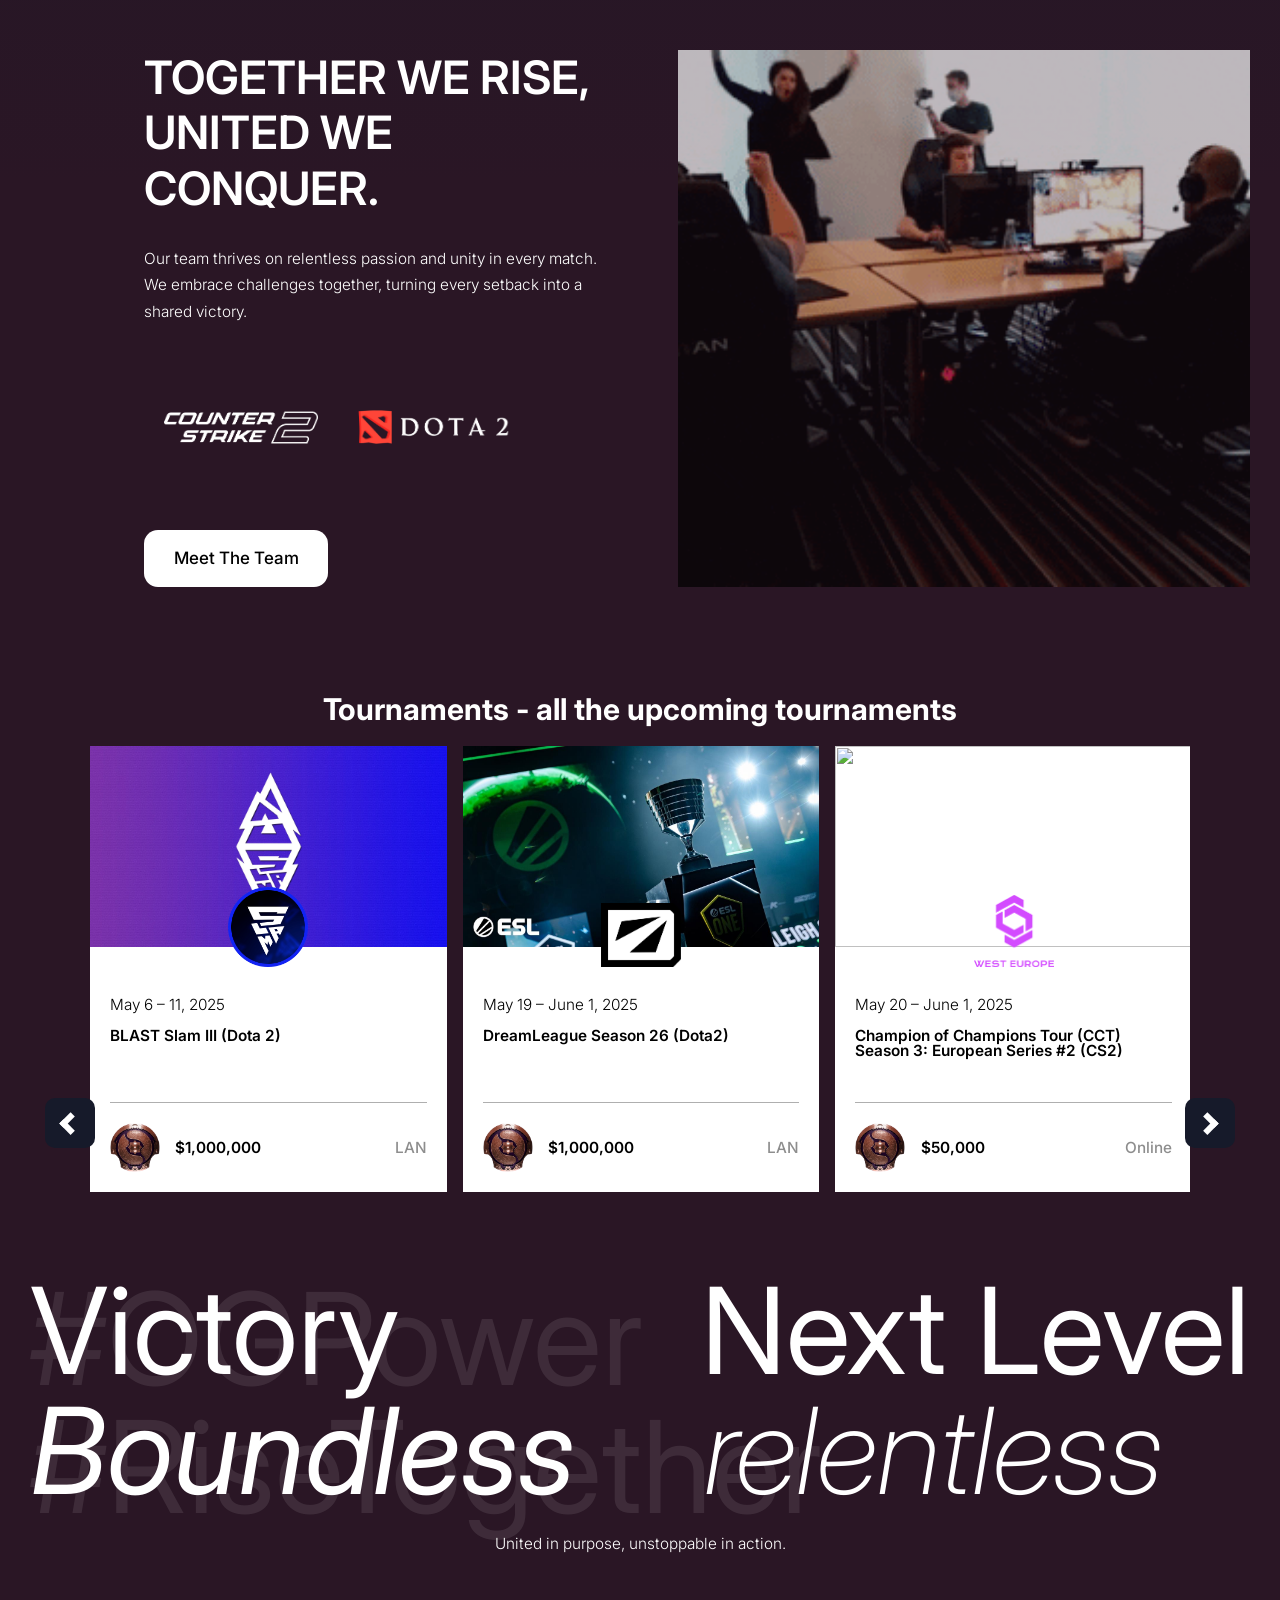
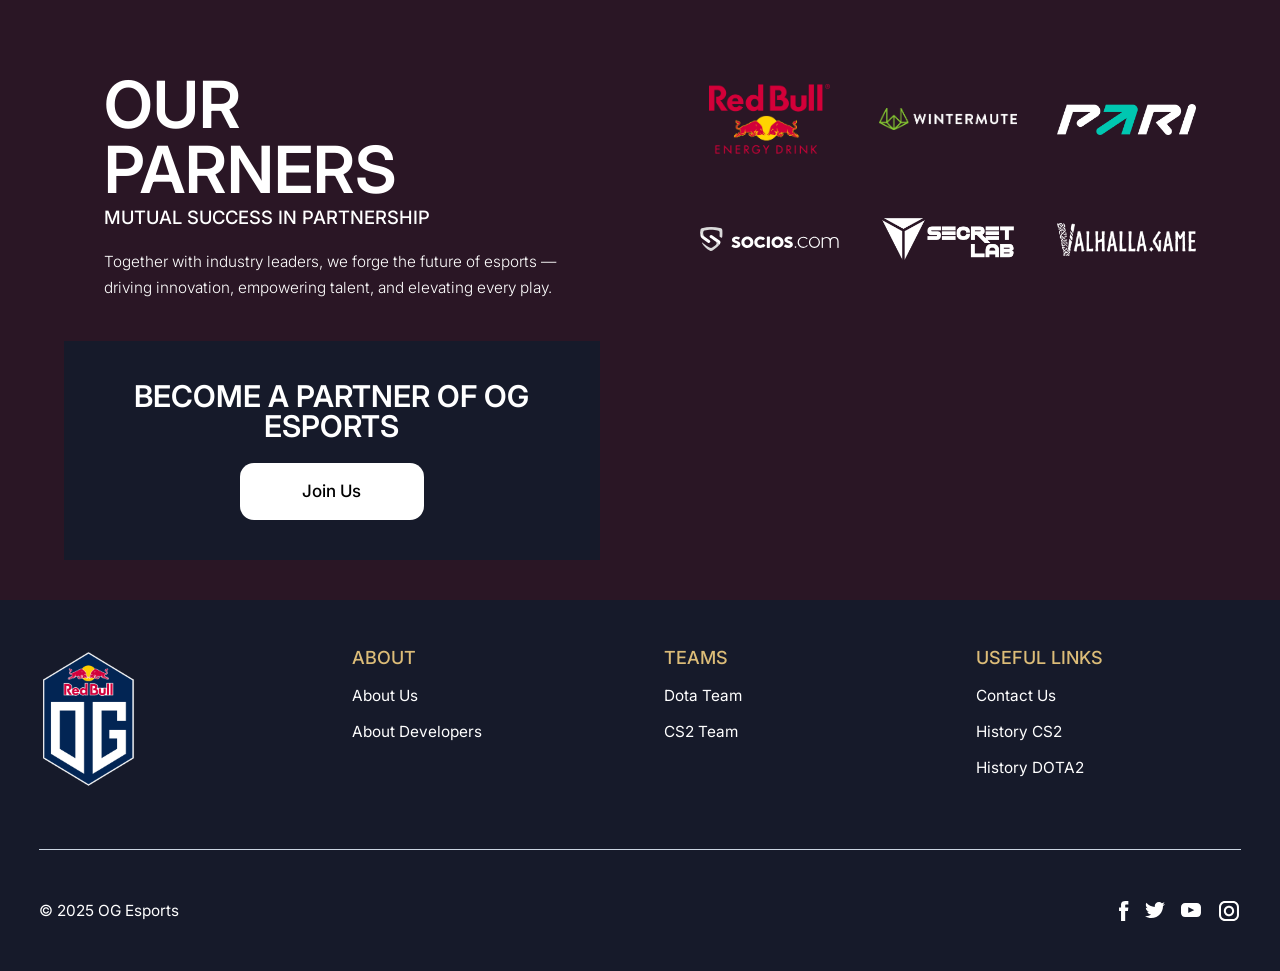
==== commit b992948e: "additional fixes" ====
--- a/index.html
+++ b/index.html
@@ -17,6 +17,9 @@
                 <nav class="header__navbar navbar-header">
                     <ul class="navbar-header__list list-navbar-header">
                         <li class="list-navbar-header__item">
+                            <a href="./index.html" class="list-navbar-header__link">Home</a>
+                        </li>
+                        <li class="list-navbar-header__item">
                             <a href="./teams_frontpage.html" class="list-navbar-header__link">Teams</a>
                         </li>
                         <li class="list-navbar-header__item">
@@ -24,6 +27,9 @@
                             <ul class="header__bottom-list">
                                 <li class="header__bottom-list-item">
                                     <a class="header__bottom-list-link" href="./about.html">About Us</a>
+                                </li>
+                                <li class="header__bottom-list-item">
+                                    <a class="header__bottom-list-link" href="#">About Devs</a>
                                 </li>
                                 <li class="header__bottom-list-item">
                                     <a class="header__bottom-list-link" href="./history_cs.html">History CS2</a>
--- a/style.css
+++ b/style.css
@@ -47,6 +47,7 @@
     align-items: center;
     justify-content: space-between;
     column-gap: 1rem;
+    height: 100px;
 }
 
 .header__logo {
@@ -69,12 +70,16 @@
 }
 
 .header__navbar {
-    min-width: 20rem;
+    height: 100%;
+}
+
+.navbar-header__list {
+    column-gap: 20px;
 }
 
 .list-navbar-header__item {
     position: relative;
-    padding: 0 10px;
+    padding: 40px 10px;
 }
 
 .list-navbar-header__link {
@@ -86,24 +91,30 @@
     cursor: pointer;
 }
 
-.header__bottom-list {
-    display: none;
-}
-
-.list-navbar-header__item:hover .header__bottom-list{
-    position: absolute;
-    width: 180px;
-    padding: 20px 0;
-    left: -15px;
-    top: 100%;
-    color: white;
-    font-weight: 500;
-    text-transform: uppercase;
-    display: flex;
-    flex-direction: column;
-    row-gap: 1rem;
-    font-size: 16px;
-    background: #161A2A;
+@media screen and (min-width: 767.98px) {
+    .header__bottom-list {
+        opacity: 0;
+        visibility: hidden;
+        position: absolute;
+        width: 180px;
+        padding-top: 20px;
+        left: -15px;
+        top: 100%;
+        color: white;
+        font-weight: 500;
+        text-transform: uppercase;
+        flex-direction: column;
+        font-size: 16px;
+        background: #161A2A;
+    }
+    
+    .list-navbar-header__item:hover .header__bottom-list{
+        display: flex;
+        position: absolute;
+        opacity: 1;
+        visibility: visible;
+        transition: 0.3s;
+    }
 }
 
 .header__bottom-list-item {
@@ -1855,10 +1866,6 @@
         padding-inline: 15px;
         overflow: auto;
         transition: left 0.3s;
-    }
-
-    .fixed-header {
-        position: fixed;
     }
 
     .navbar-header::before {
@@ -1946,6 +1953,10 @@
         transform: rotate(-45deg);
         bottom: 50%; 
     }
+    .open-menu body {
+        overflow: hidden;
+    }
+
     #history_wrapper{
         display: block;
         padding: 0.75rem;
@@ -2035,25 +2046,38 @@
         grid-template-columns: 1fr;
     }
 
+    .navbar-header__list {
+        padding-top: 0;
+        width: 100%;
+    }
+
+    .list-navbar-header__link {
+        z-index: 20;
+    }
 
     .list-navbar-header__item {
         text-align: right;
         padding: 10px 0;
-    }
-    
-    .list-navbar-header__item:hover .header__bottom-list{
-        position: relative;
+        width: 100vw;
+    }
+
+    .header__bottom-list {
+        display: none;
         width: 200px;
-        padding: 10px 0;
+        padding-top: 20px;
         left: 20px;
         color: white;
         font-weight: 600;
         text-transform: uppercase;
-        display: flex;
         flex-direction: column;
-        row-gap: 1rem;
         font-size: 18px;
         background: #161A2A;
+        width: 100%;
+    }
+
+    .drop_appear {
+        position: relative;
+        display: flex;
     }
 }
 
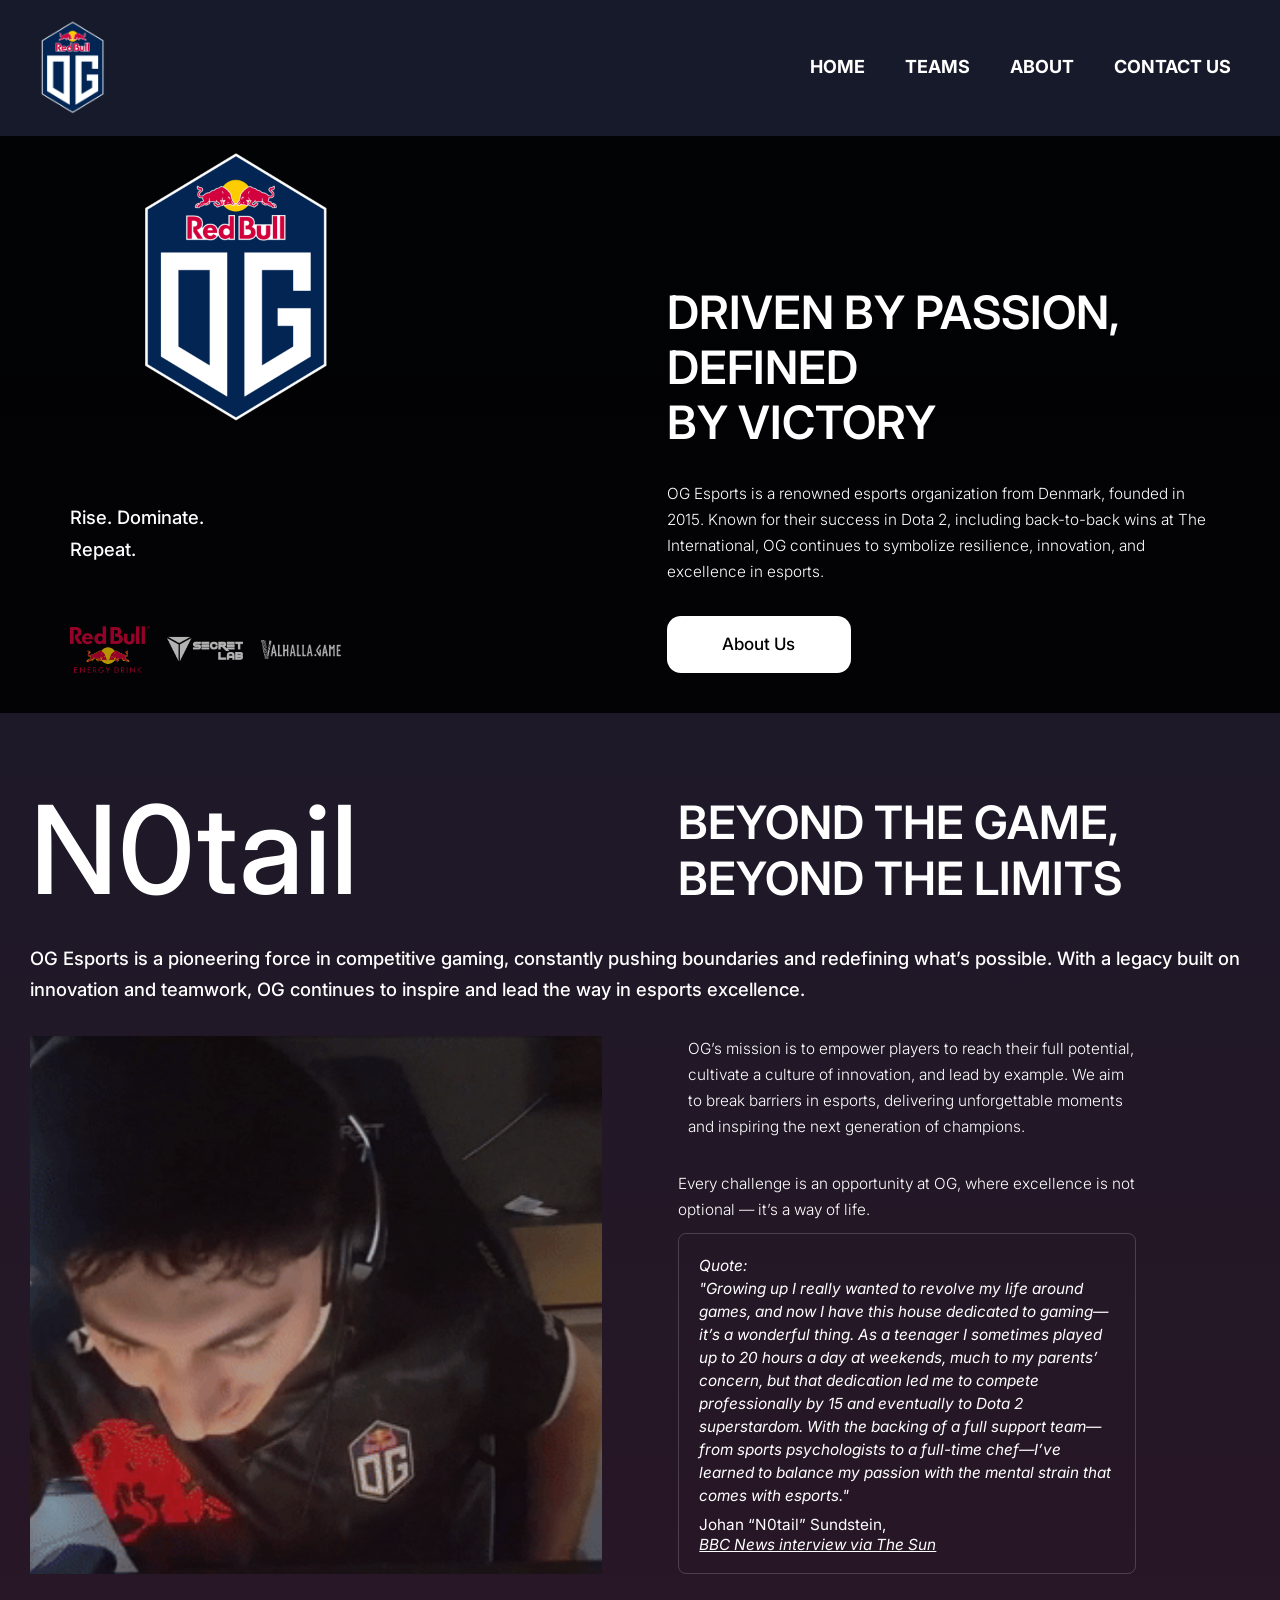
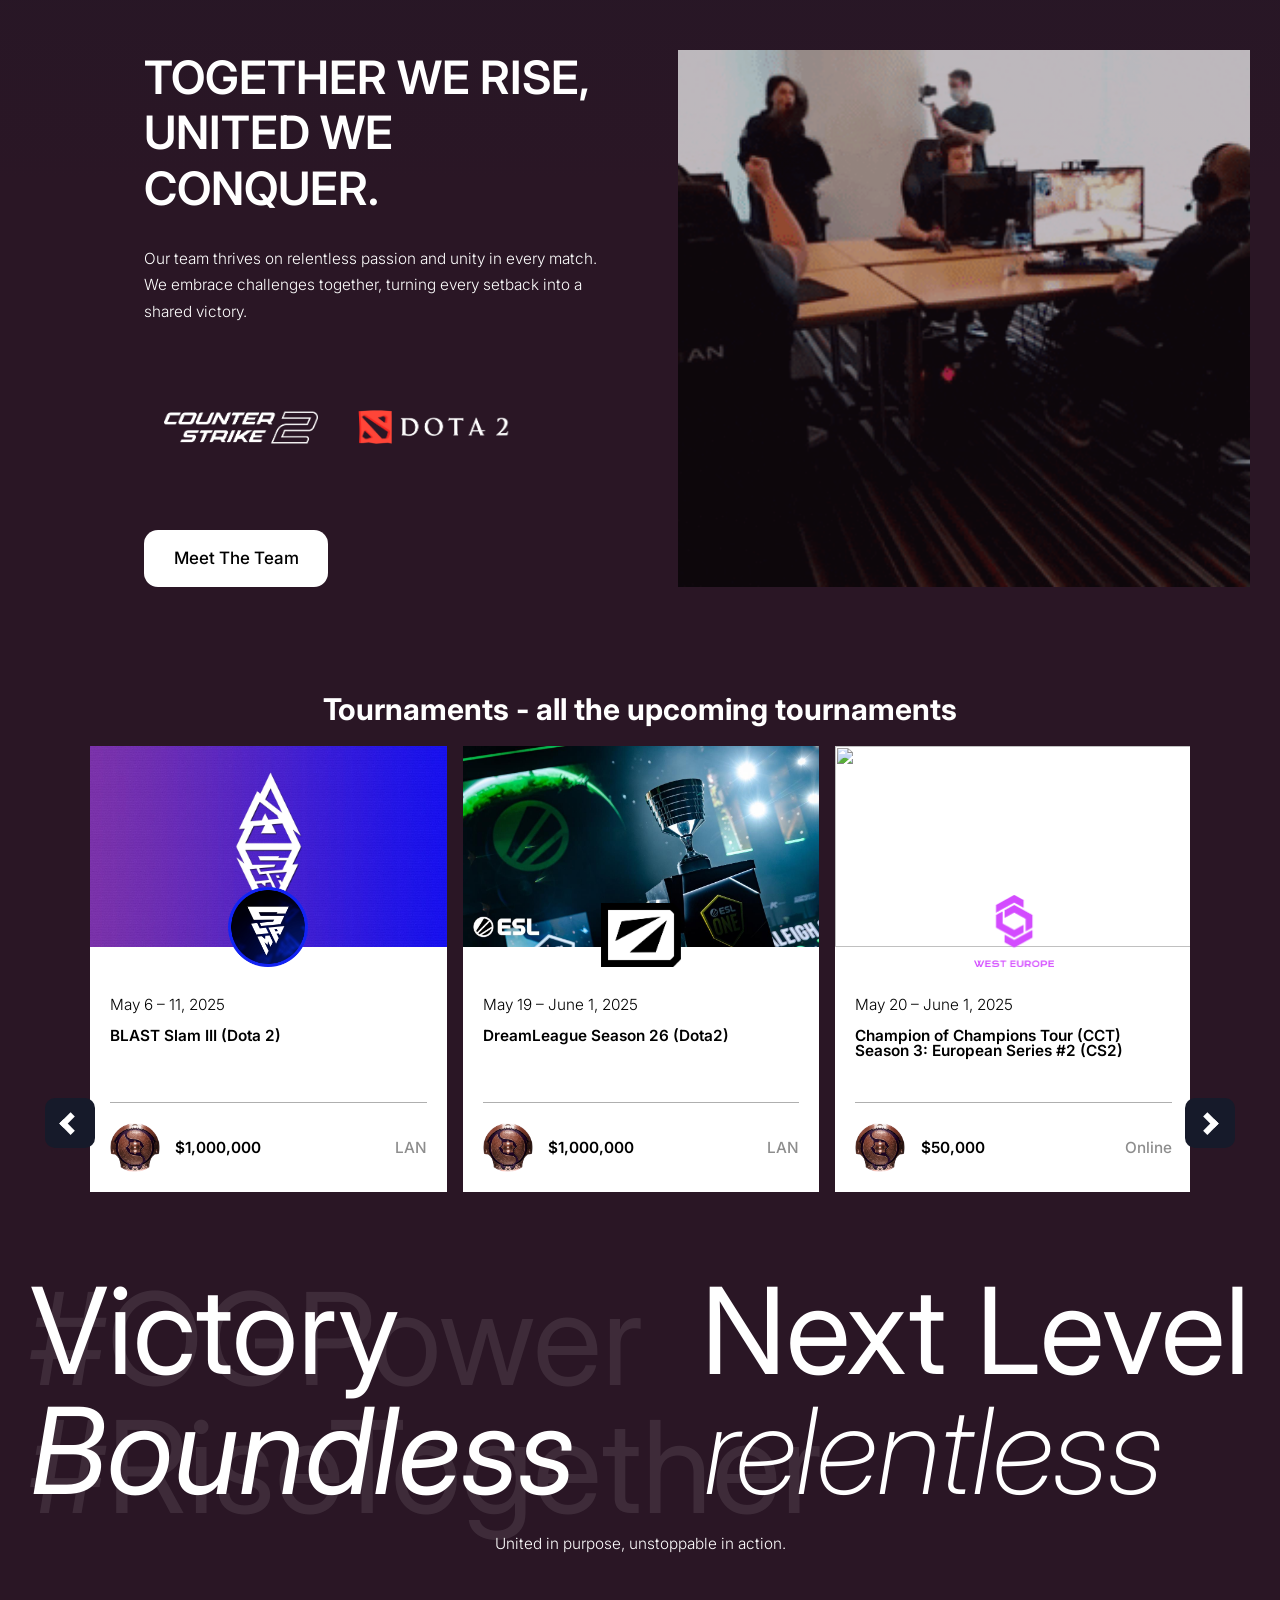
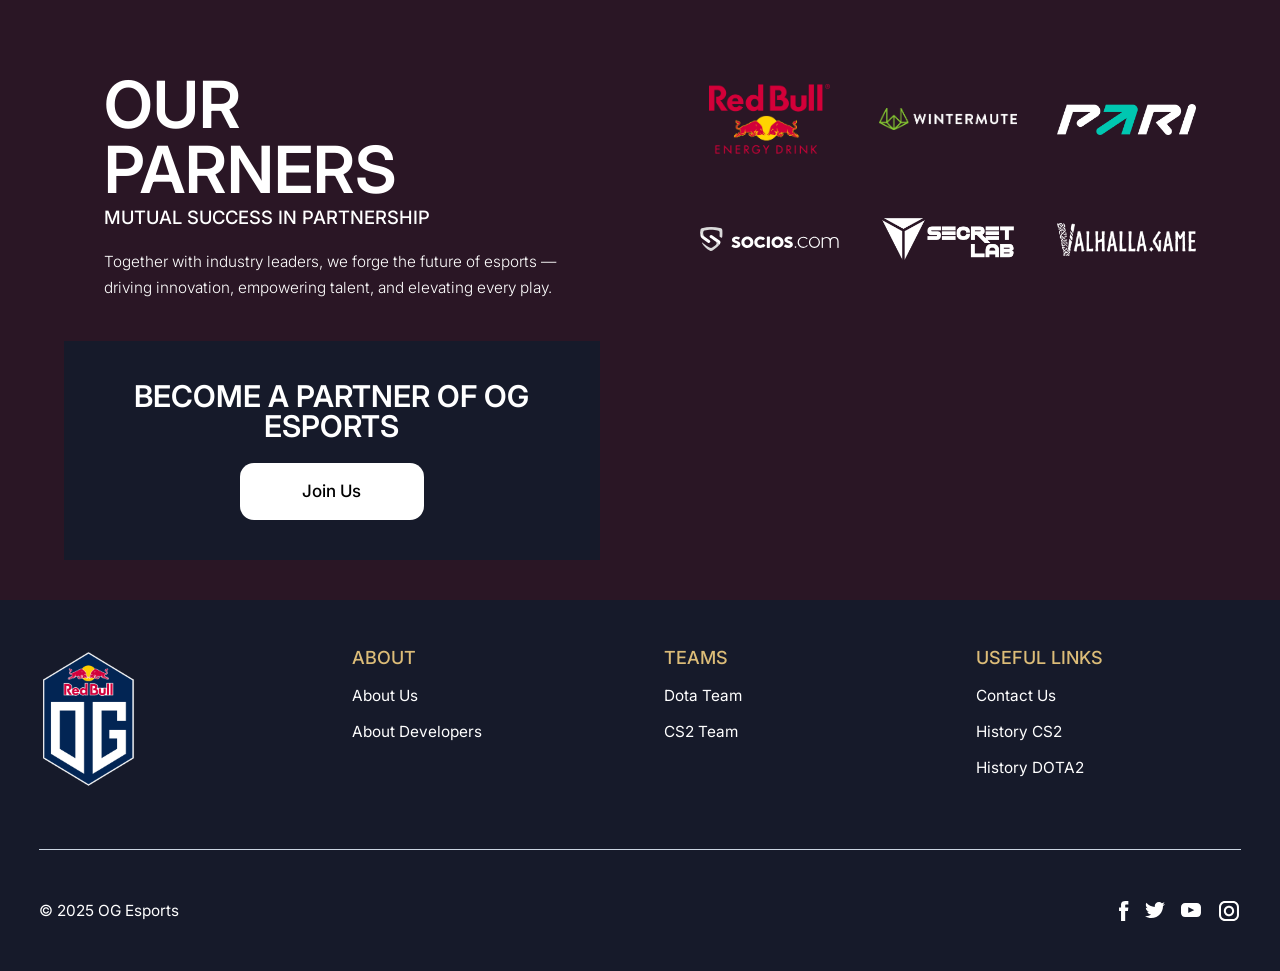
==== commit 7a6bd97a: "loading ani fixes" ====
--- a/index.html
+++ b/index.html
@@ -7,7 +7,7 @@
     <link rel="stylesheet" href="style.css">
     <link rel="icon" type="image/x-icon" href="media/og_logo_square_small.png">
 </head>
-<body>
+<body class="preload">
     <div class="wrapper">
         <header id="header" class="header">
             <div class="header__container">
--- a/style.css
+++ b/style.css
@@ -3,6 +3,19 @@
 html{
     scroll-behavior: smooth
 }
+
+.preload * {
+    transition: none !important;
+    animation-duration: 0.001s !important;
+}
+
+.no-transition *,
+.no-transition *::before,
+.no-transition *::after {
+  transition: none !important;
+}
+
+
 .wrapper {
     display: flex;
     flex-direction: column;
@@ -97,7 +110,7 @@
         visibility: hidden;
         position: absolute;
         width: 180px;
-        padding-top: 20px;
+        padding-top: 20px;  
         left: -15px;
         top: 100%;
         color: white;
@@ -106,6 +119,7 @@
         flex-direction: column;
         font-size: 16px;
         background: #161A2A;
+        transition: 0.3s;
     }
     
     .list-navbar-header__item:hover .header__bottom-list{
@@ -113,14 +127,13 @@
         position: absolute;
         opacity: 1;
         visibility: visible;
-        transition: 0.3s;
     }
 }
 
 .header__bottom-list-item {
+    transition: 0.2s;
 }
 .header__bottom-list-item:hover {
-    transition: 0.2s;
     background-color: #0D0F1D;
 }
 .header__bottom-list-link {
@@ -128,7 +141,7 @@
     width: 100%;
 }
 
-.list-navbar-header__link::before {
+.list-navbar-header__link::after {
     content: '';
     background-color: #fff;
     display: block;
@@ -140,7 +153,7 @@
     transition: all 0.3s ease-in-out;
 }
 
-.list-navbar-header__link:hover.list-navbar-header__link::before {
+.list-navbar-header__link:hover.list-navbar-header__link::after {
     width: 100%;
 }
 
@@ -1868,11 +1881,15 @@
         transition: left 0.3s;
     }
 
+    .fixed-header {
+        position: fixed;
+    }
+
     .navbar-header::before {
         content: "";
         position: fixed;
         z-index: 10;
-        height: 128px;
+        height: 136px;
         width: 100%;
         top: 0;
         left: 0;
@@ -2075,9 +2092,30 @@
         width: 100%;
     }
 
+    .drop-arrow::before {
+        content: '';
+        display: block;
+        background-image: url(./media/arrow.svg);
+        background-repeat: no-repeat;
+        background-size: contain;
+        width: 12px;
+        height: 100%;
+        position: absolute;
+        top: 28%;
+        left: -21px;
+        z-index: 100;
+        transition: 0.3s;
+    }
+
     .drop_appear {
         position: relative;
         display: flex;
+    }
+
+    .drop-arrow.arrow-active::before {
+        transform: rotate(90deg);
+        top: 0;
+        left: -29.6px;
     }
 }
 
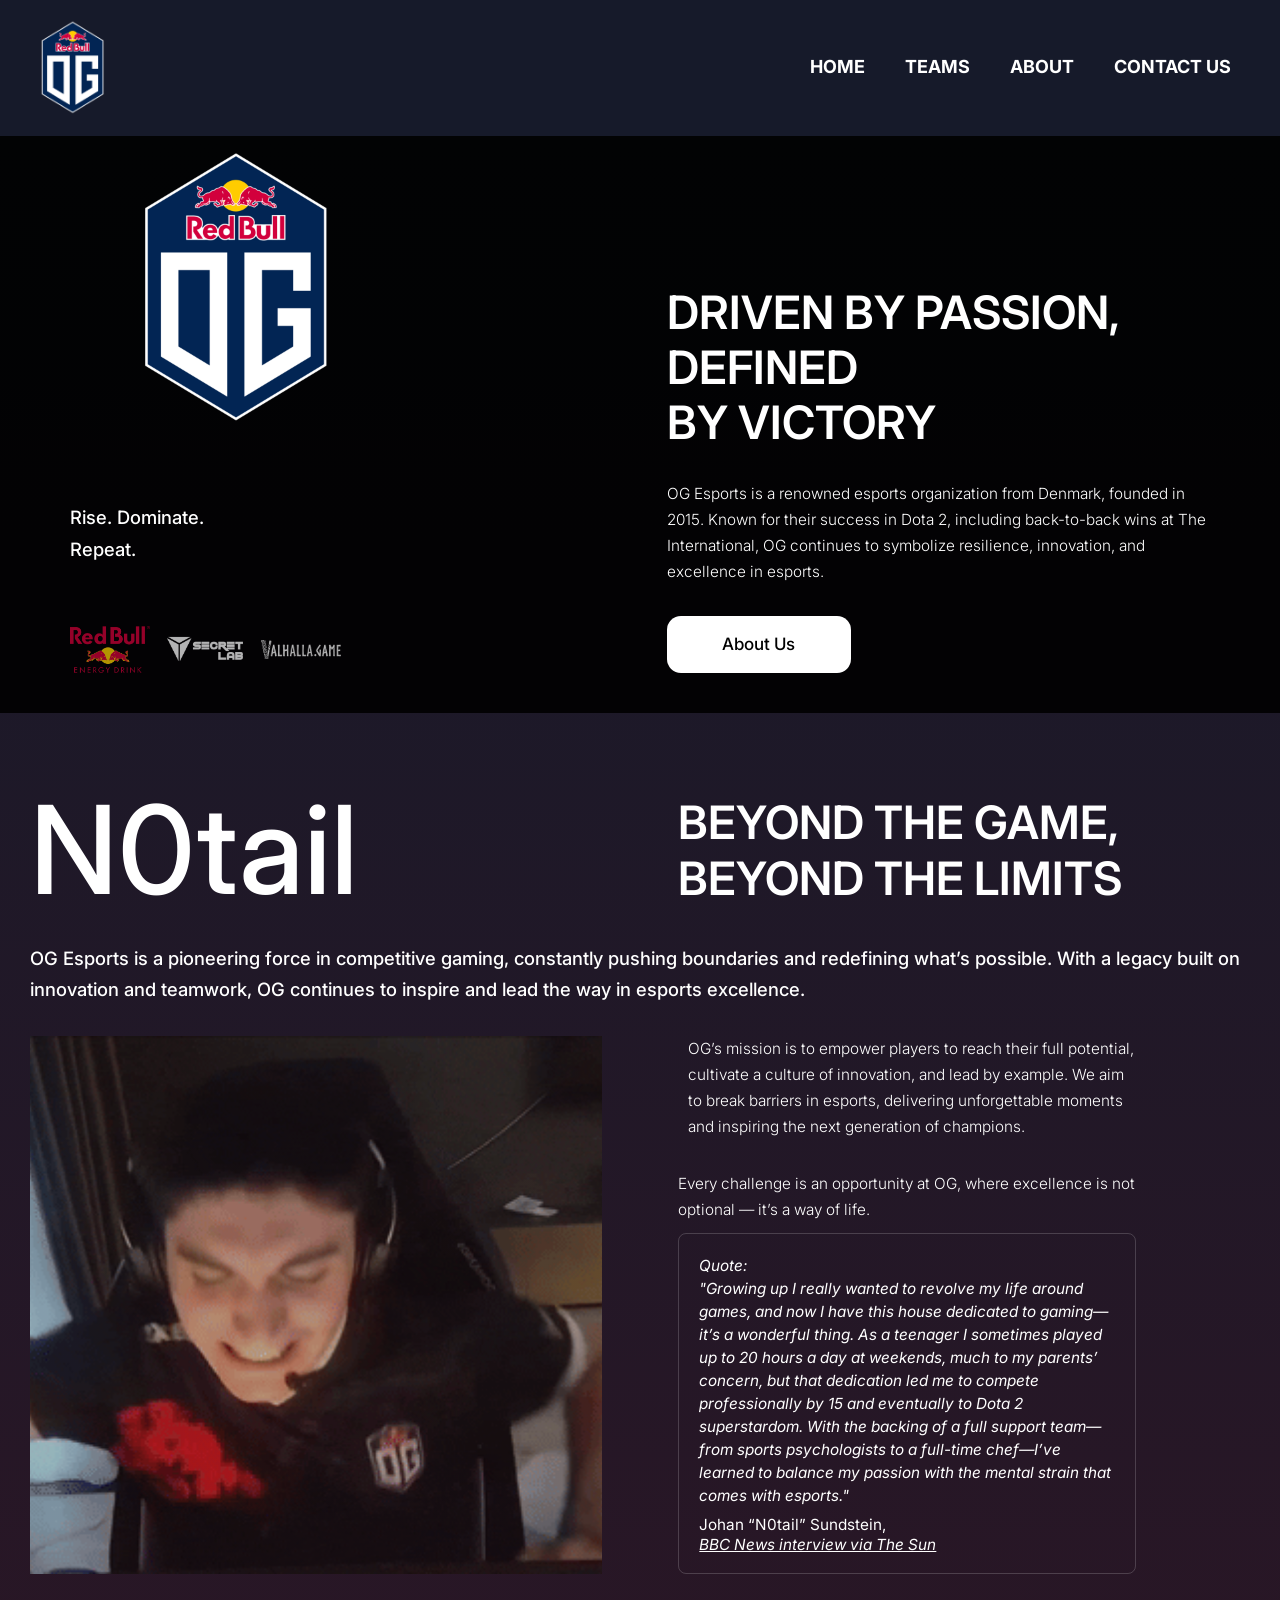
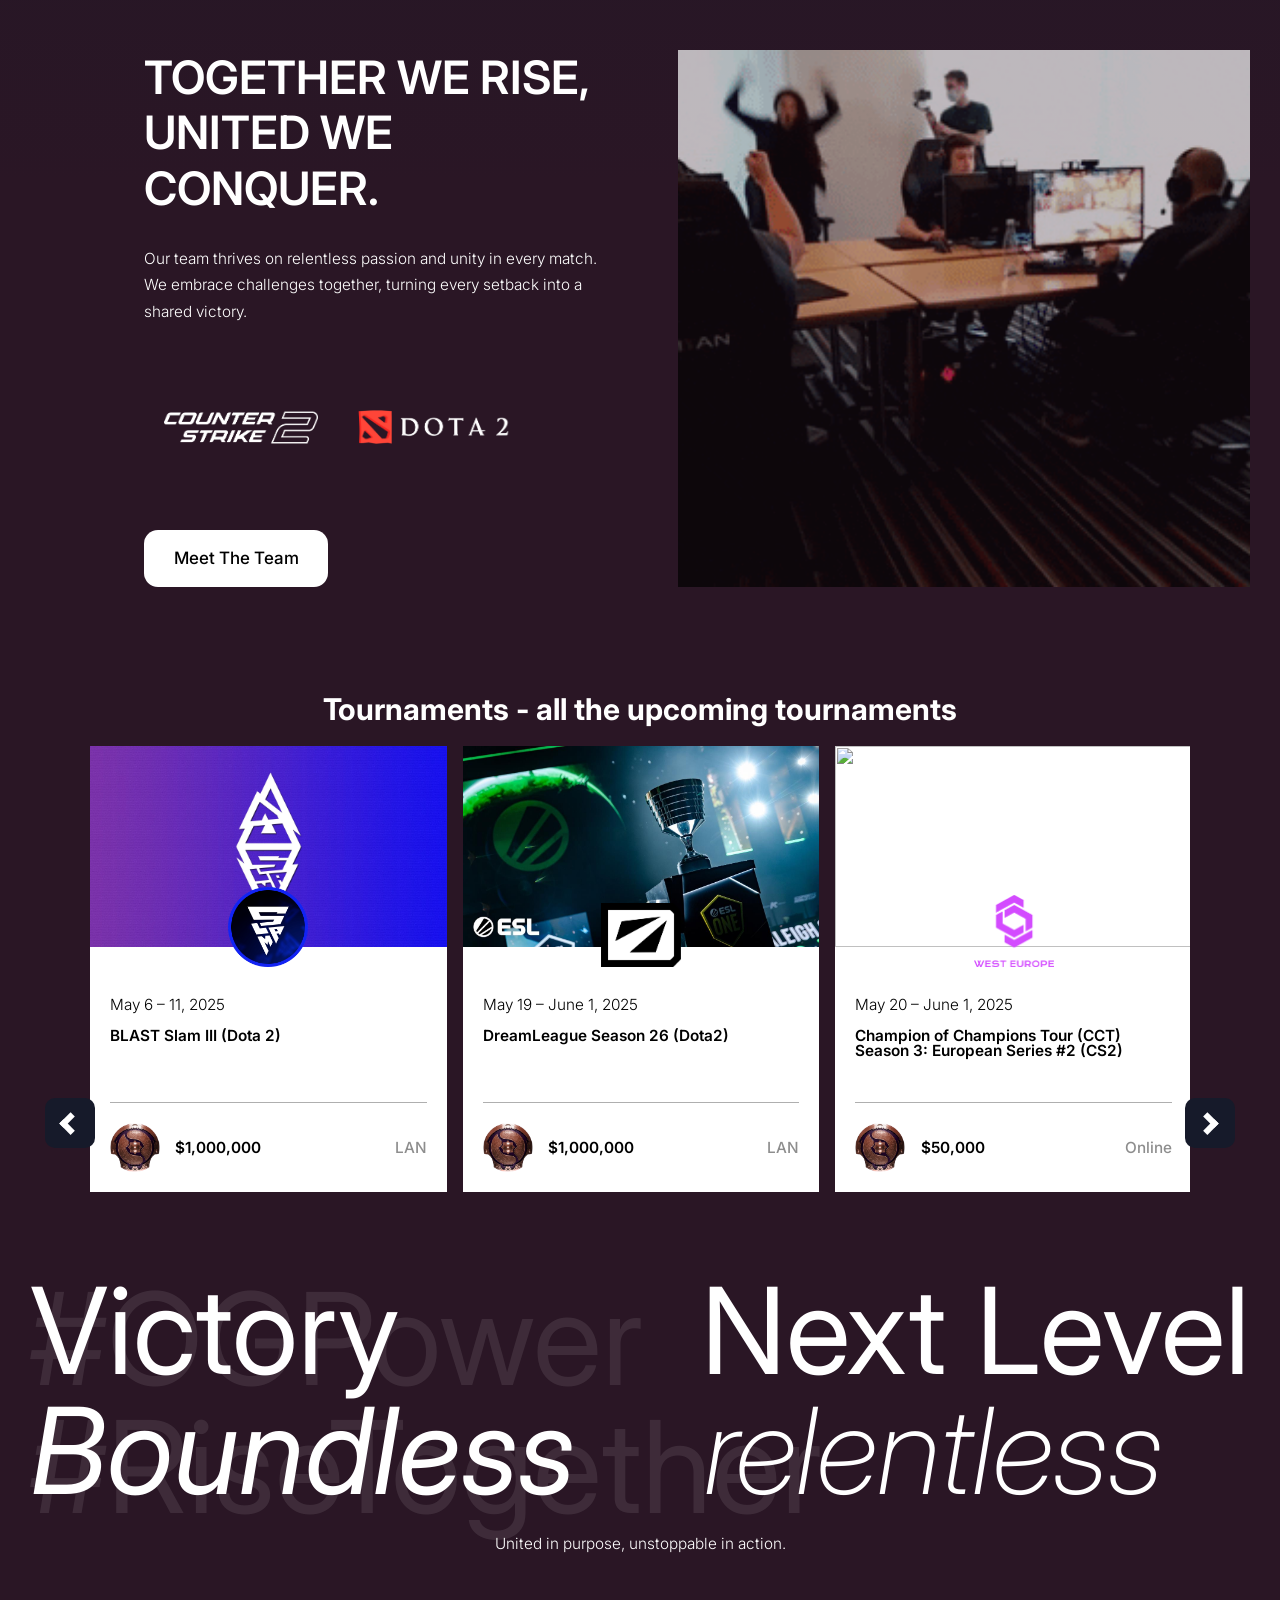
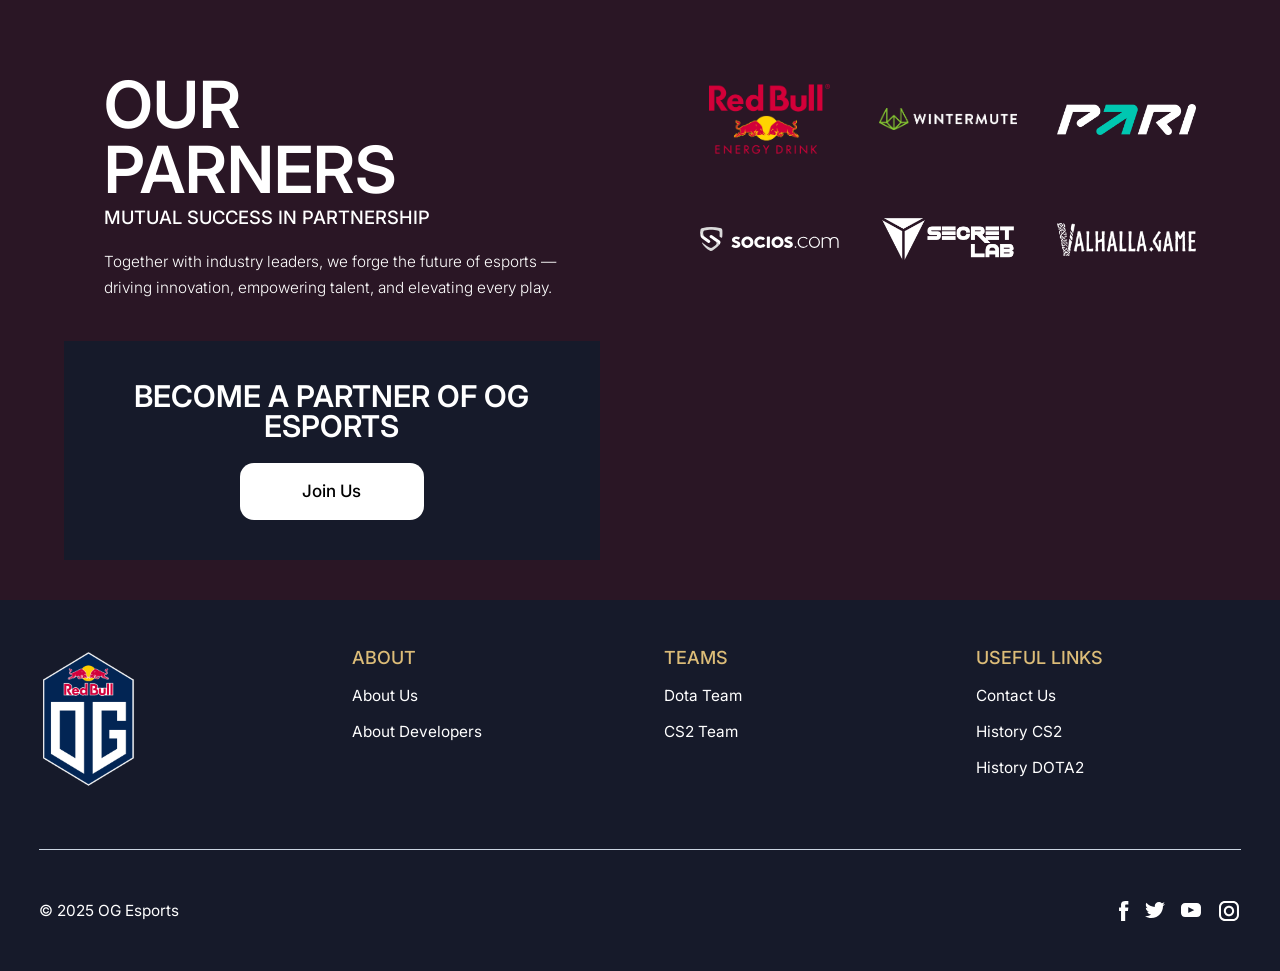
==== commit 0d97fbb5: "fill fixes" ====
--- a/index.html
+++ b/index.html
@@ -57,9 +57,9 @@
                                 <div class="hero-header-left-column"><div class="header-image"><img src="./media/og_logo_2020.png" alt="" class="og-header"></div><div class="greetings-header"><div class="text-normal">Rise. Dominate. Repeat.</div></div>
                                     <div class="logos-header-wrapper">
                                         <div class="logos-header-grid">
-                                            <a href="" class="logo-hero-item s-inline-block"><img src="./media/partner_logo_stock1.png" alt="" class="item-image-hero"></a>
-                                            <a href="" class="logo-hero-item s-inline-block"><img src="./media/partner_logo_stock5.webp" alt="" class="item-image-hero"></a>
-                                            <a href="" class="logo-hero-item s-inline-block"><img src="./media/partner_logo_stock6.webp" alt="" class="item-image-hero"></a>
+                                            <a href="https://www.redbull.com/" target="_blank" class="logo-hero-item s-inline-block"><img src="./media/partner_logo_stock1.png" alt="" class="item-image-hero"></a>
+                                            <a href="https://secretlab.eu/fr/pages/og" target="_blank"  class="logo-hero-item s-inline-block"><img src="./media/partner_logo_stock5.webp" alt="" class="item-image-hero"></a>
+                                            <a href="https://valhalla.game" target="_blank"  class="logo-hero-item s-inline-block"><img src="./media/partner_logo_stock6.webp" alt="" class="item-image-hero"></a>
                                         </div>
                                     </div>
                                 </div>
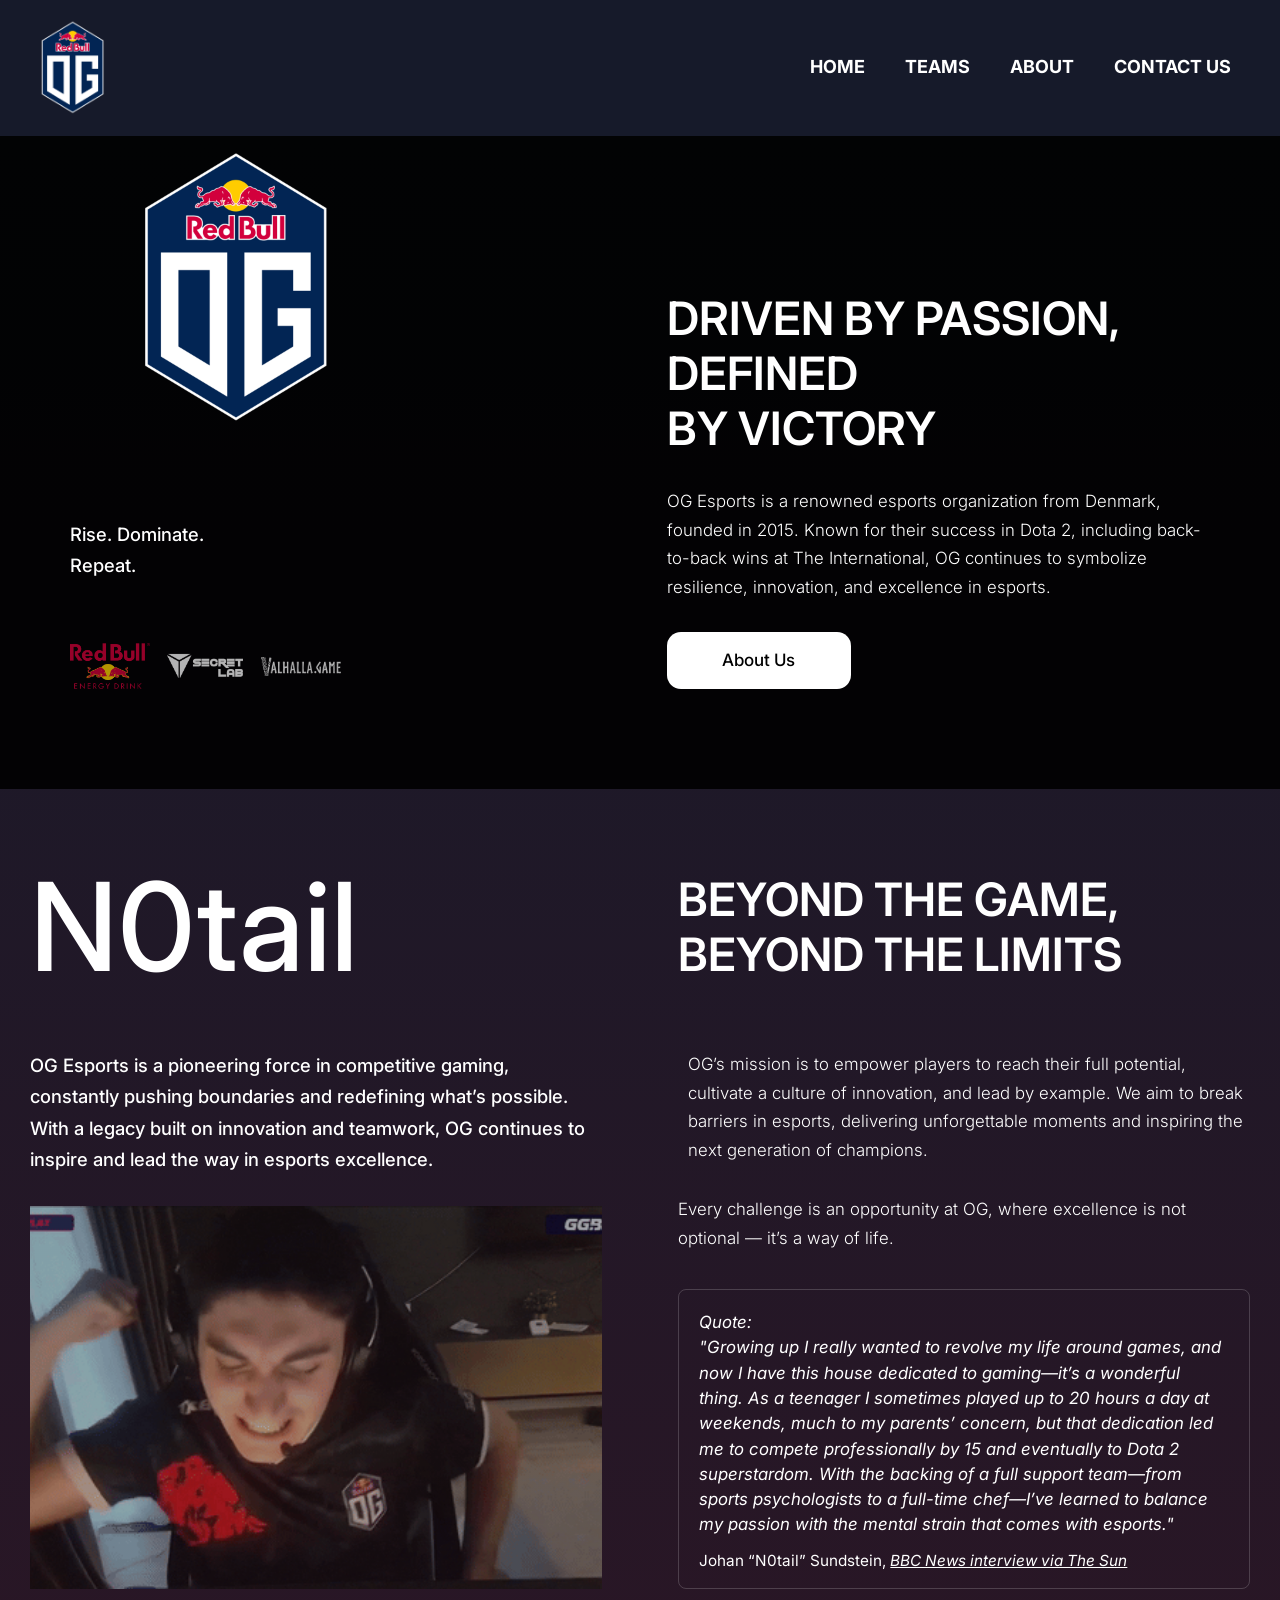
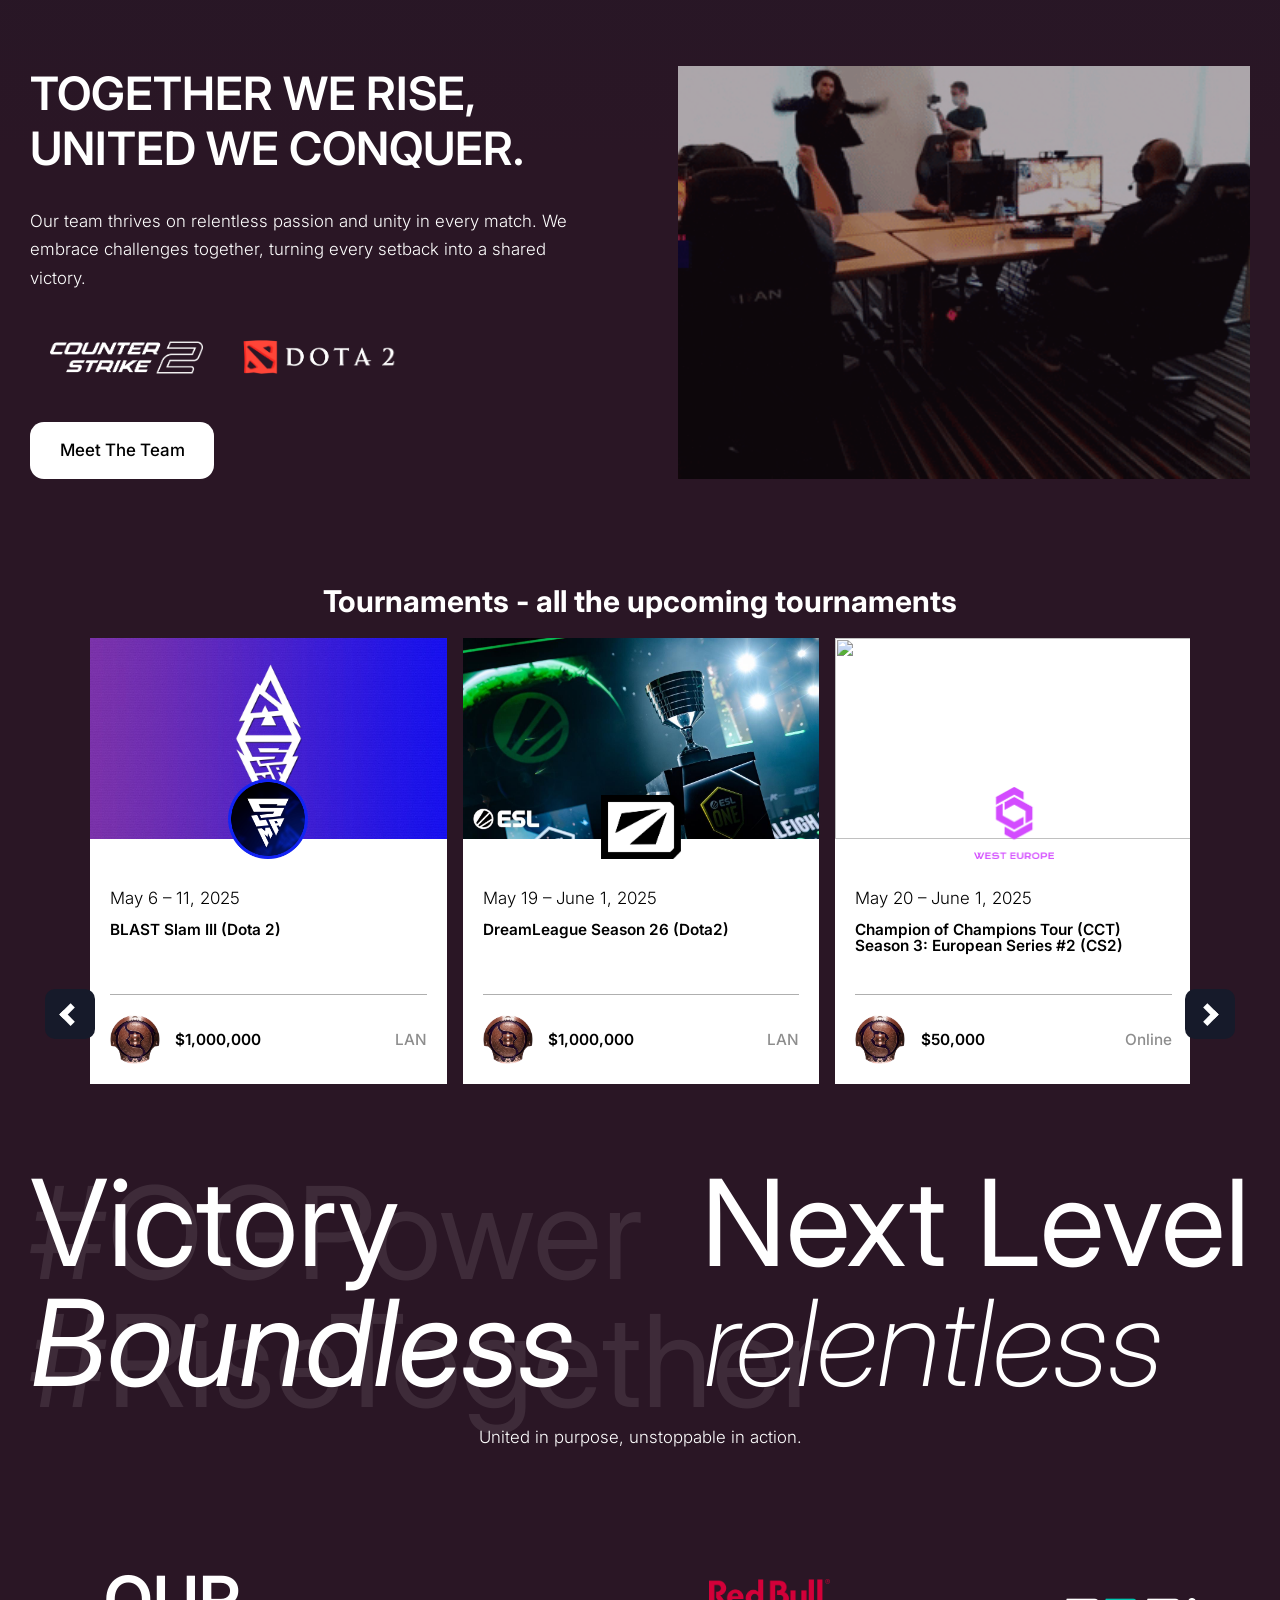
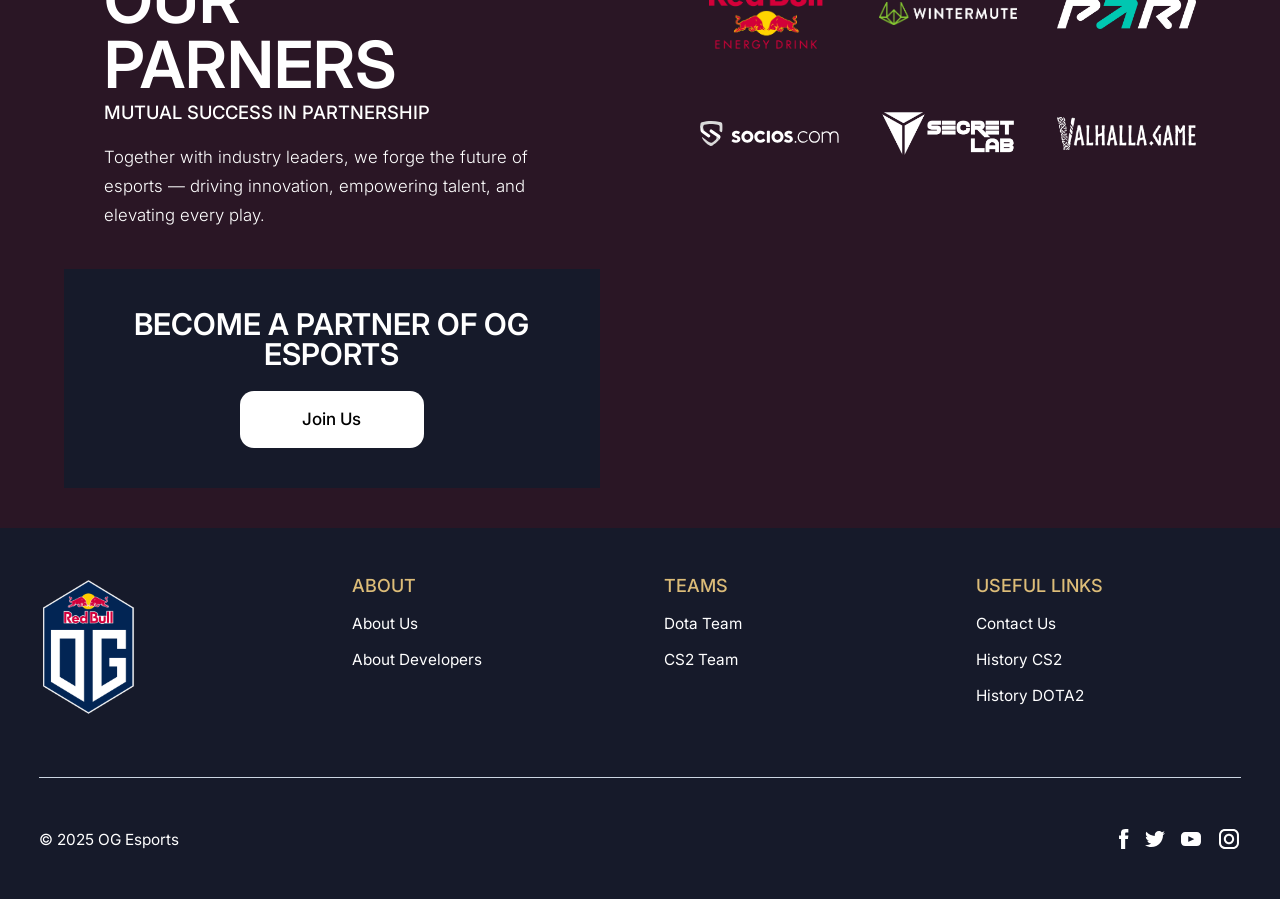
==== commit 697174af: "fill missing links" ====
--- a/index.html
+++ b/index.html
@@ -29,7 +29,7 @@
                                     <a class="header__bottom-list-link" href="./about.html">About Us</a>
                                 </li>
                                 <li class="header__bottom-list-item">
-                                    <a class="header__bottom-list-link" href="#">About Devs</a>
+                                    <a class="header__bottom-list-link" href="aboutDevelopers.html">About Devs</a>
                                 </li>
                                 <li class="header__bottom-list-item">
                                     <a class="header__bottom-list-link" href="./history_cs.html">History CS2</a>
@@ -342,7 +342,7 @@
                                     <a href="./about.html" class="list-top-footer__link">about us</a>
                                 </li>
                                 <li class="list-top-footer__item">
-                                    <a href="#" class="list-top-footer__link">about developers</a>
+                                    <a href="aboutDevelopers.html" class="list-top-footer__link">about developers</a>
                                 </li>
                             </ul>
                         </div>
--- a/style.css
+++ b/style.css
@@ -190,7 +190,7 @@
 }
 .hero-header-component {
     max-width: 100%;
-    height: 35rem;
+    height: 40rem;
 }
 .hero-header-content {
     display: grid;
@@ -202,7 +202,7 @@
     grid-template-rows: auto;
     grid-auto-columns: 1fr;
     column-gap: 3.5rem;
-    padding: 0 40px 40px 40px;
+    padding: 0 40px 100px 40px;
     max-width: 85rem;
     margin: 0 auto;
 }
@@ -266,7 +266,7 @@
     line-height: 1.2em;
 }
 .text-small {
-    font-size: 1rem;
+    font-size: 1.1rem;
     font-weight: 300;
     line-height: 1.7em;
 }
@@ -288,6 +288,13 @@
 .primary-button:hover {
     background-color: rgb(232, 232, 232);
 }
+
+@media screen and (max-width: 1000px) {
+    .hero-header-content {
+        padding: 0 40px 50px 40px;
+    }
+}
+
 
 @media screen and (max-width: 800px) {
     
@@ -399,7 +406,7 @@
 }
 .text-style-quote {
     font-style: italic;
-    font-size: 1rem;
+    font-size: 1.1rem;
     line-height: 1.5em;
 }
 .story-image-wrapper {
@@ -413,33 +420,7 @@
     height: 100%;
     object-fit: cover;
     background-size: cover;
-    filter: opacity(0.7);
-}
-
-@media screen and (max-width: 900px) {
-    .story-grid {
-        grid-template-columns: 1fr;
-    }
-    .story-header-wrapper {
-        grid-column: 1/2;
-        grid-row: 1/2;
-    }
-    .story-outline-wrapper {
-        grid-column: 1/2;
-        grid-row: 2/3;
-    }
-    .story-statement-wrapper {
-        grid-column: 1/2;
-        grid-row: 3/4;
-    }
-    .story-mission {
-        grid-column: 1/2;
-        grid-row: 4/5;
-    }
-    .story-image-wrapper {
-        grid-column: 1/2;
-        grid-row: 6/6;
-    }
+    filter: opacity(0.7) brightness(0.9);
 }
 
 /* Story Main End  */
@@ -473,7 +454,7 @@
     min-width: 20rem;
 }
 .logos-teams-wrapper {
-    margin: 2rem 0;
+    margin: 3rem 0;
 }
 .logos-teams-grid {
     display: flex;
@@ -494,10 +475,10 @@
     height: 100%;
     object-fit: cover;
     background-size: cover;
-    filter: opacity(0.7);
-}
-
-@media screen and (max-width: 1100px) {
+    filter: opacity(0.7) brightness(0.9);
+}
+
+@media screen and (max-width: 1300px) {
     .teams-content {
         max-width: 100%;
     }
@@ -510,10 +491,21 @@
     .teams-image-wrapper {
         min-height: 25rem;
     }
+    .story-statement-wrapper {
+        grid-column: 1/2;
+        grid-row: 3/4;
+    }
+    .story-mission {
+        grid-column: 2/3;
+        grid-row: 3/5;
+    }
+    .story-image-wrapper {
+        grid-column: 1/2;
+        grid-row: 4/5;
+    }
 }
 
 @media screen and (max-width: 900px) {
-    
     .team-grid {
         grid-template-columns: 1fr;
     }
@@ -524,6 +516,30 @@
     .teams-image-wrapper {
         grid-column: 1/2;
         grid-row: 2/3;
+    }
+
+    .story-grid {
+        grid-template-columns: 1fr;
+    }
+    .story-header-wrapper {
+        grid-column: 1/2;
+        grid-row: 1/2;
+    }
+    .story-outline-wrapper {
+        grid-column: 1/2;
+        grid-row: 2/3;
+    }
+    .story-statement-wrapper {
+        grid-column: 1/2;
+        grid-row: 3/4;
+    }
+    .story-mission {
+        grid-column: 1/2;
+        grid-row: 4/5;
+    }
+    .story-image-wrapper {
+        grid-column: 1/2;
+        grid-row: 6/6;
     }
 }
 
@@ -1185,7 +1201,7 @@
     width: 100%;
     max-width: 85rem;
     margin: 0 auto;
-    height: 35rem;
+    height: 40rem;
 }
 .ogroster-header-content {
     display: flex;
@@ -2118,6 +2134,42 @@
         left: -29.6px;
     }
 }
+/* about devs */
+.developers {
+    padding-block: 40px;
+    padding-inline: 15px;
+    color: #fff;
+}
+
+.developers__container {
+    display: flex;
+    flex-direction: column;
+    row-gap: 60px;
+    max-width: 1000px;
+}
+
+.developers__item {
+    padding-inline: 30px;
+    padding-block: 45px;
+    background-color: #161A2A;
+    border-radius: 8px;
+    display: flex;
+    flex-direction: column;
+    row-gap: 20px;
+    box-shadow:
+			0px 25px 50px -12px rgba(0, 0, 0, 0.25),
+			0px 0px 15px 0px rgba(0, 0, 0, 0.07);
+}
+
+.developers__title {
+    font-size: 36px;
+    letter-spacing: 0.4px;
+}
+
+
+.developers__text p {
+    line-height: 1.5;
+}
 
 @media (max-width: 600px) {
     .bottom-footer {
